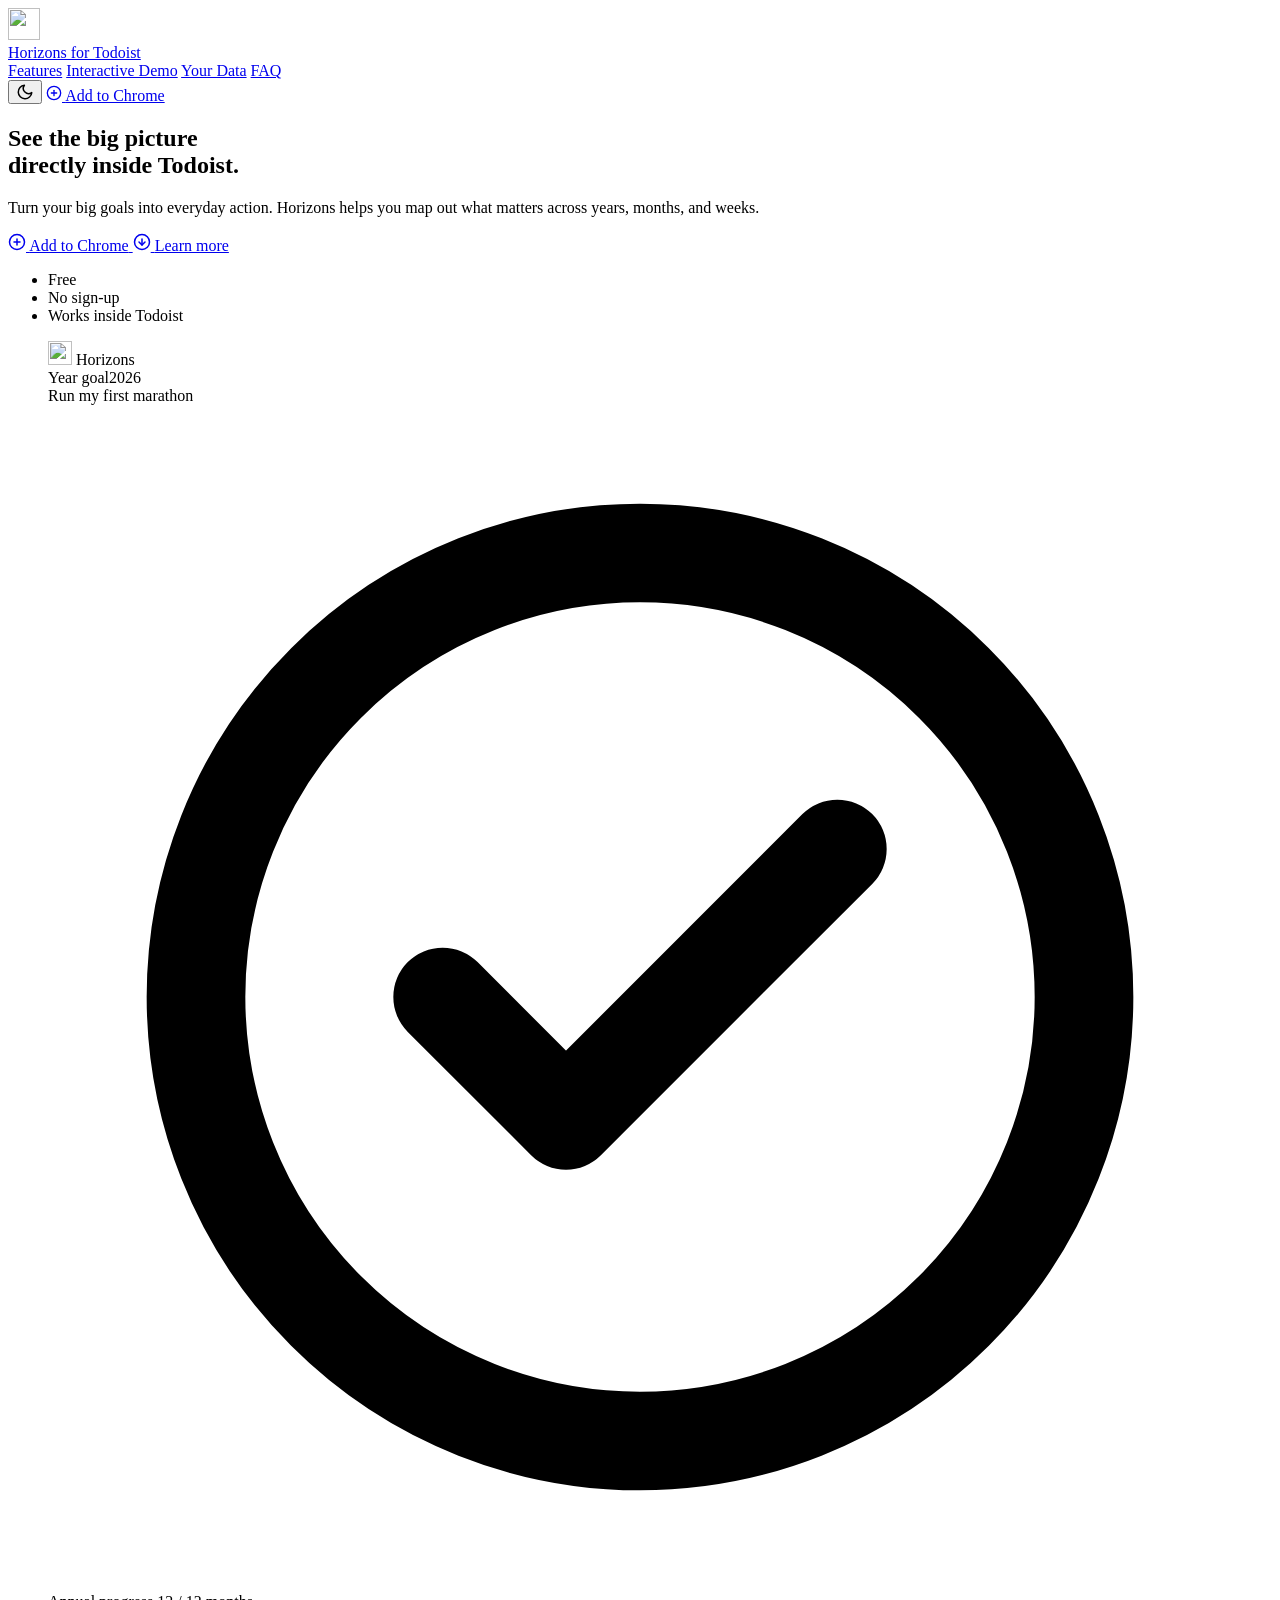
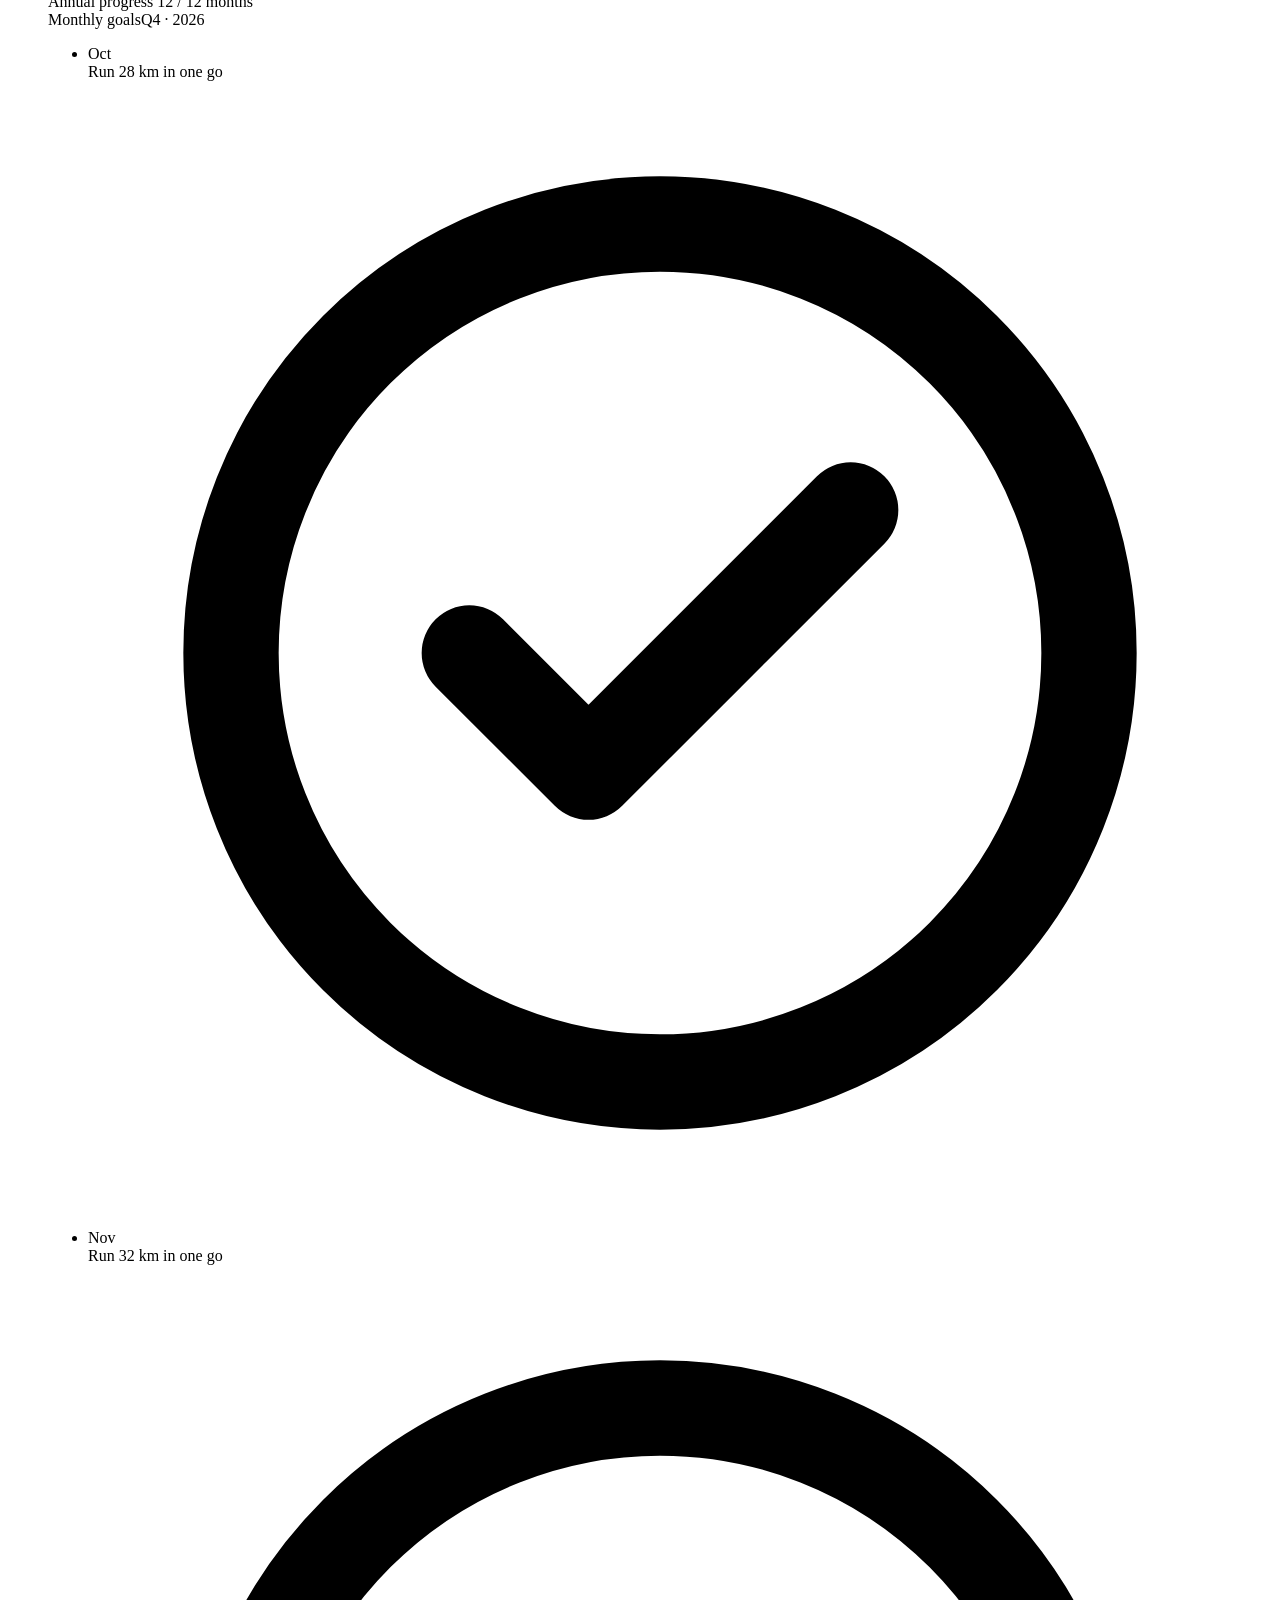
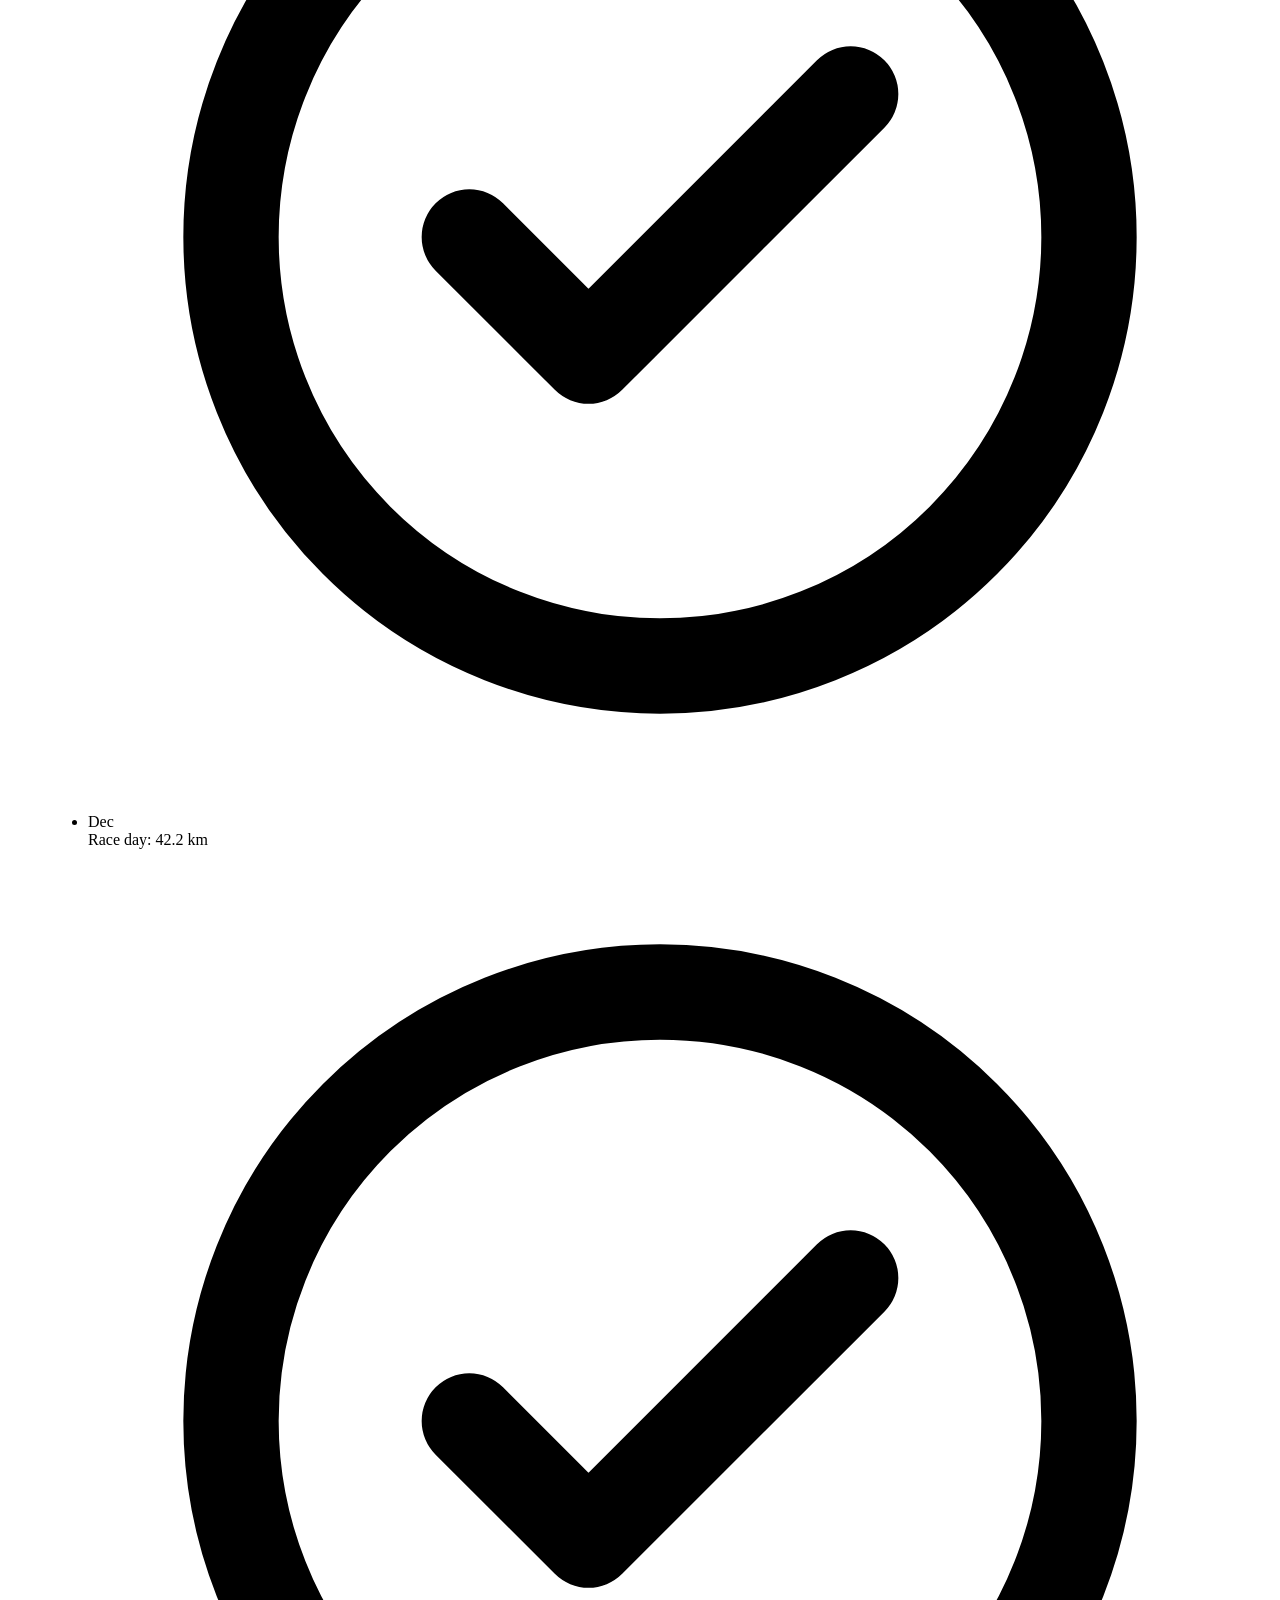
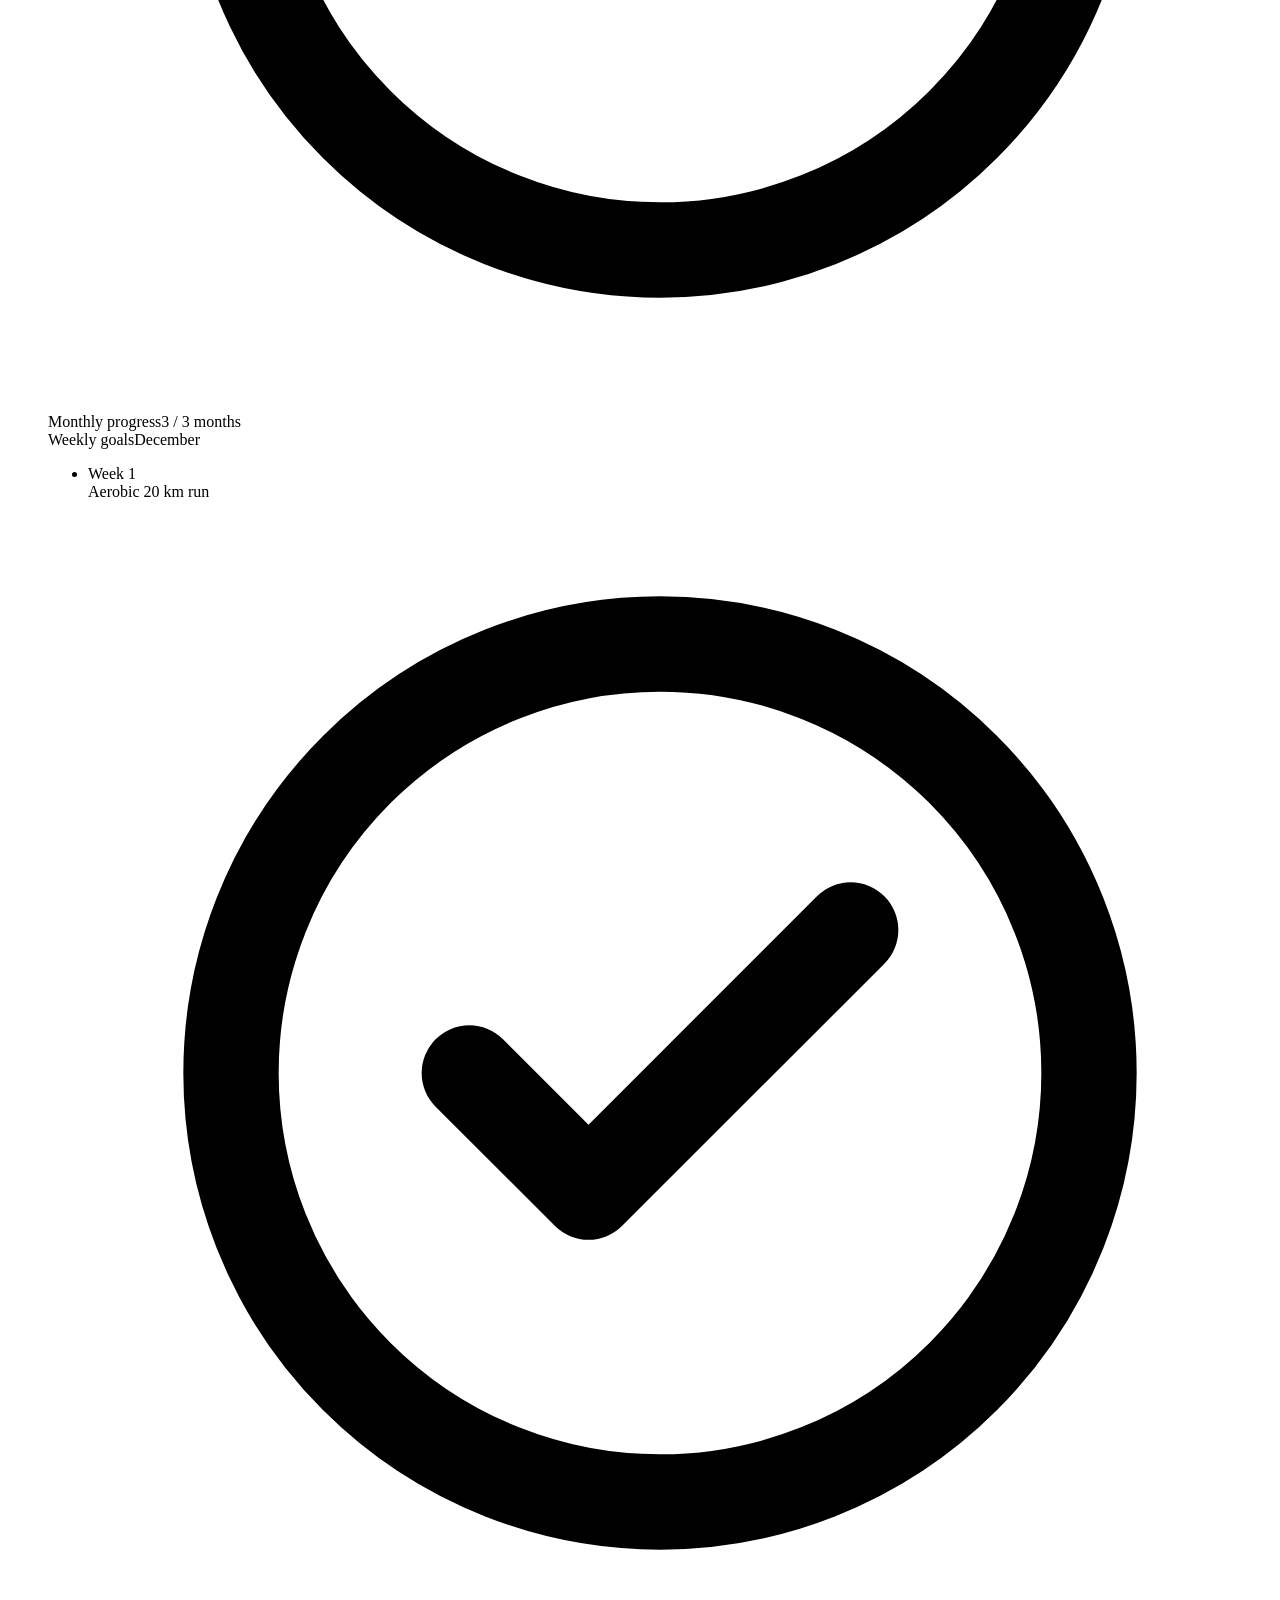
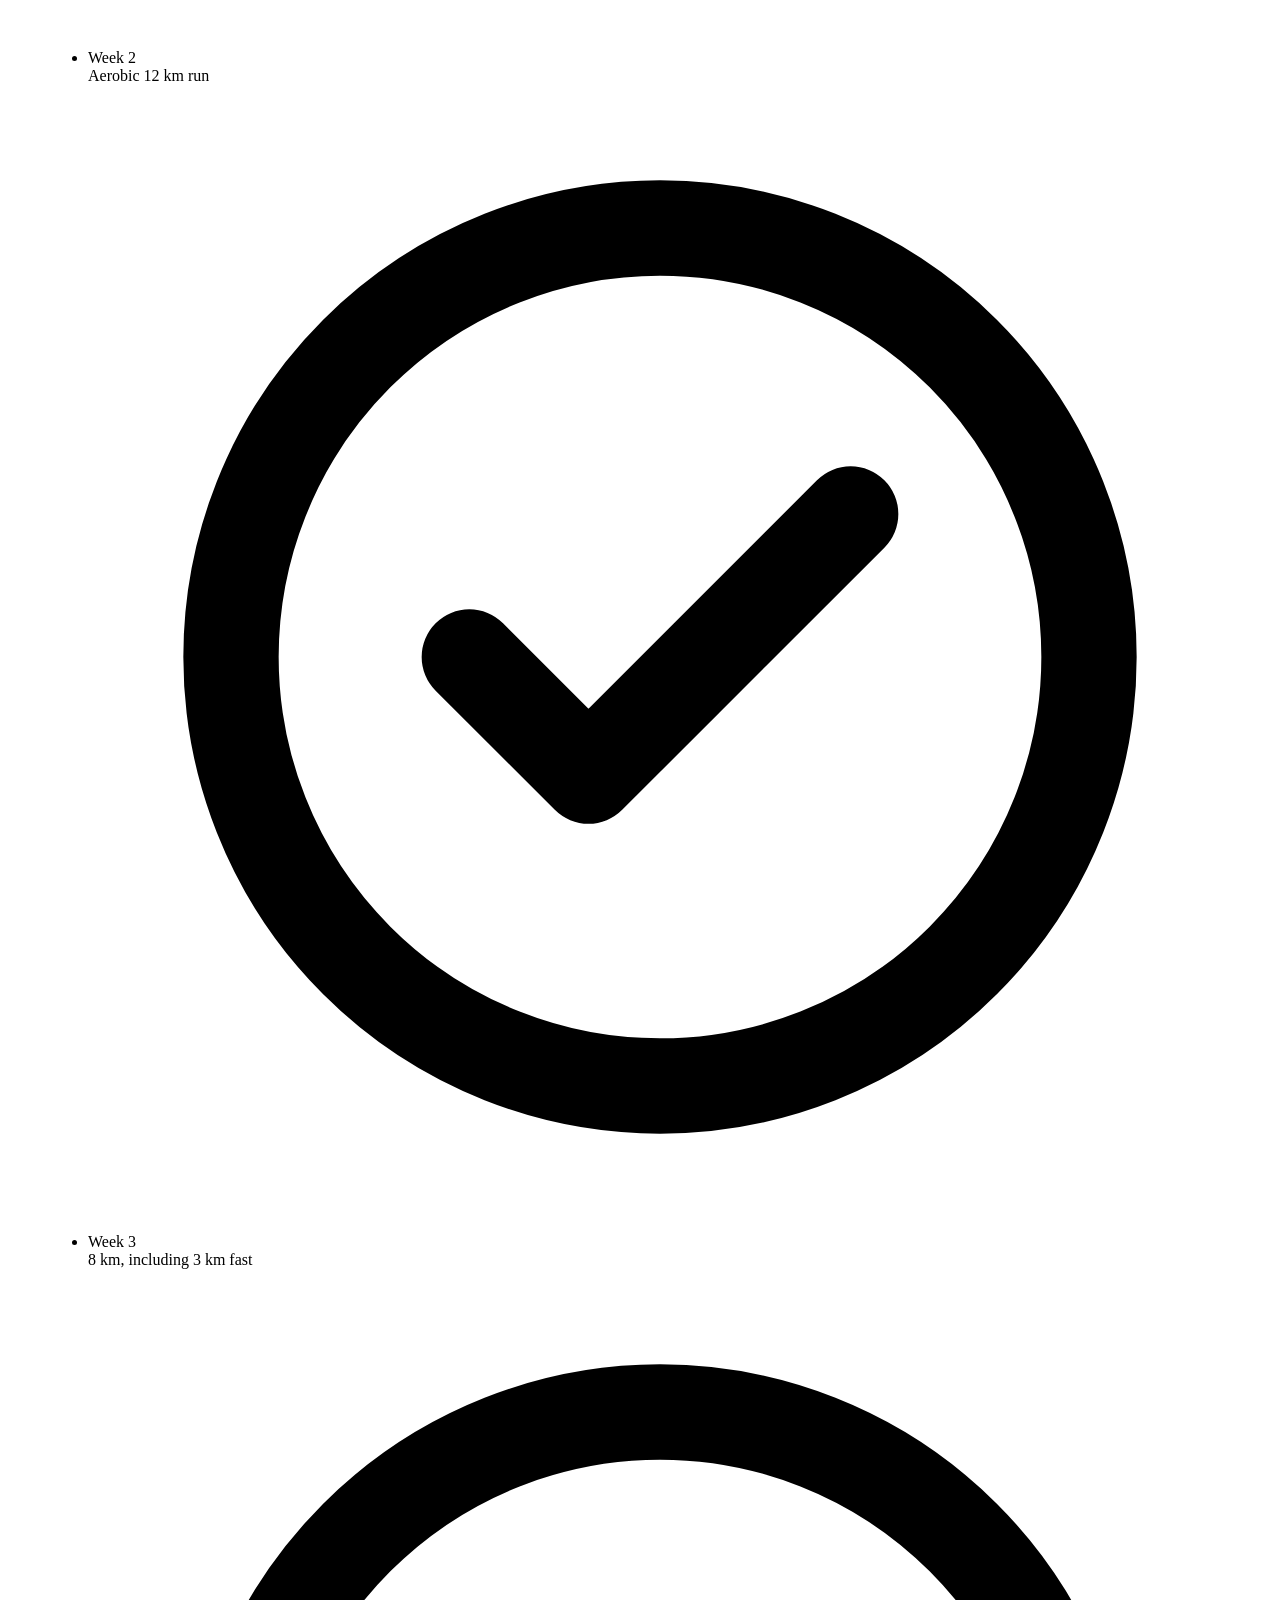
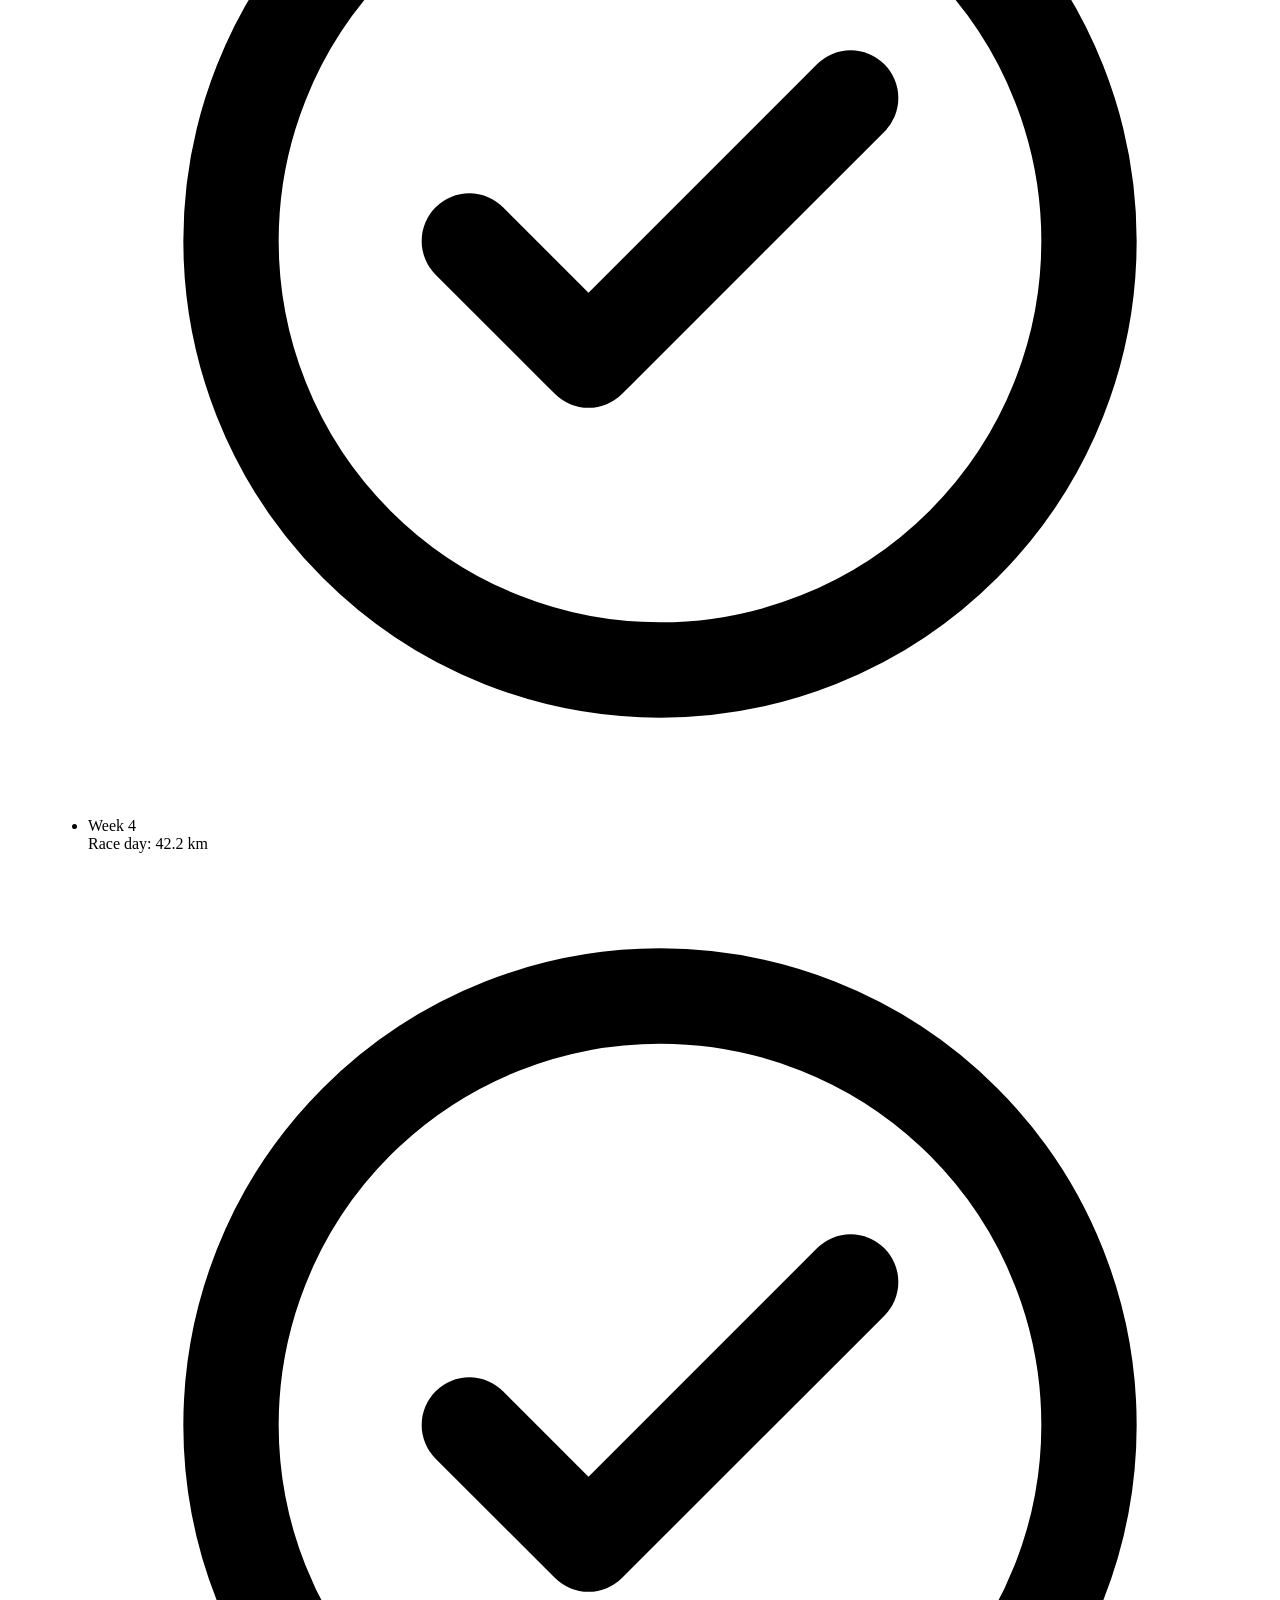
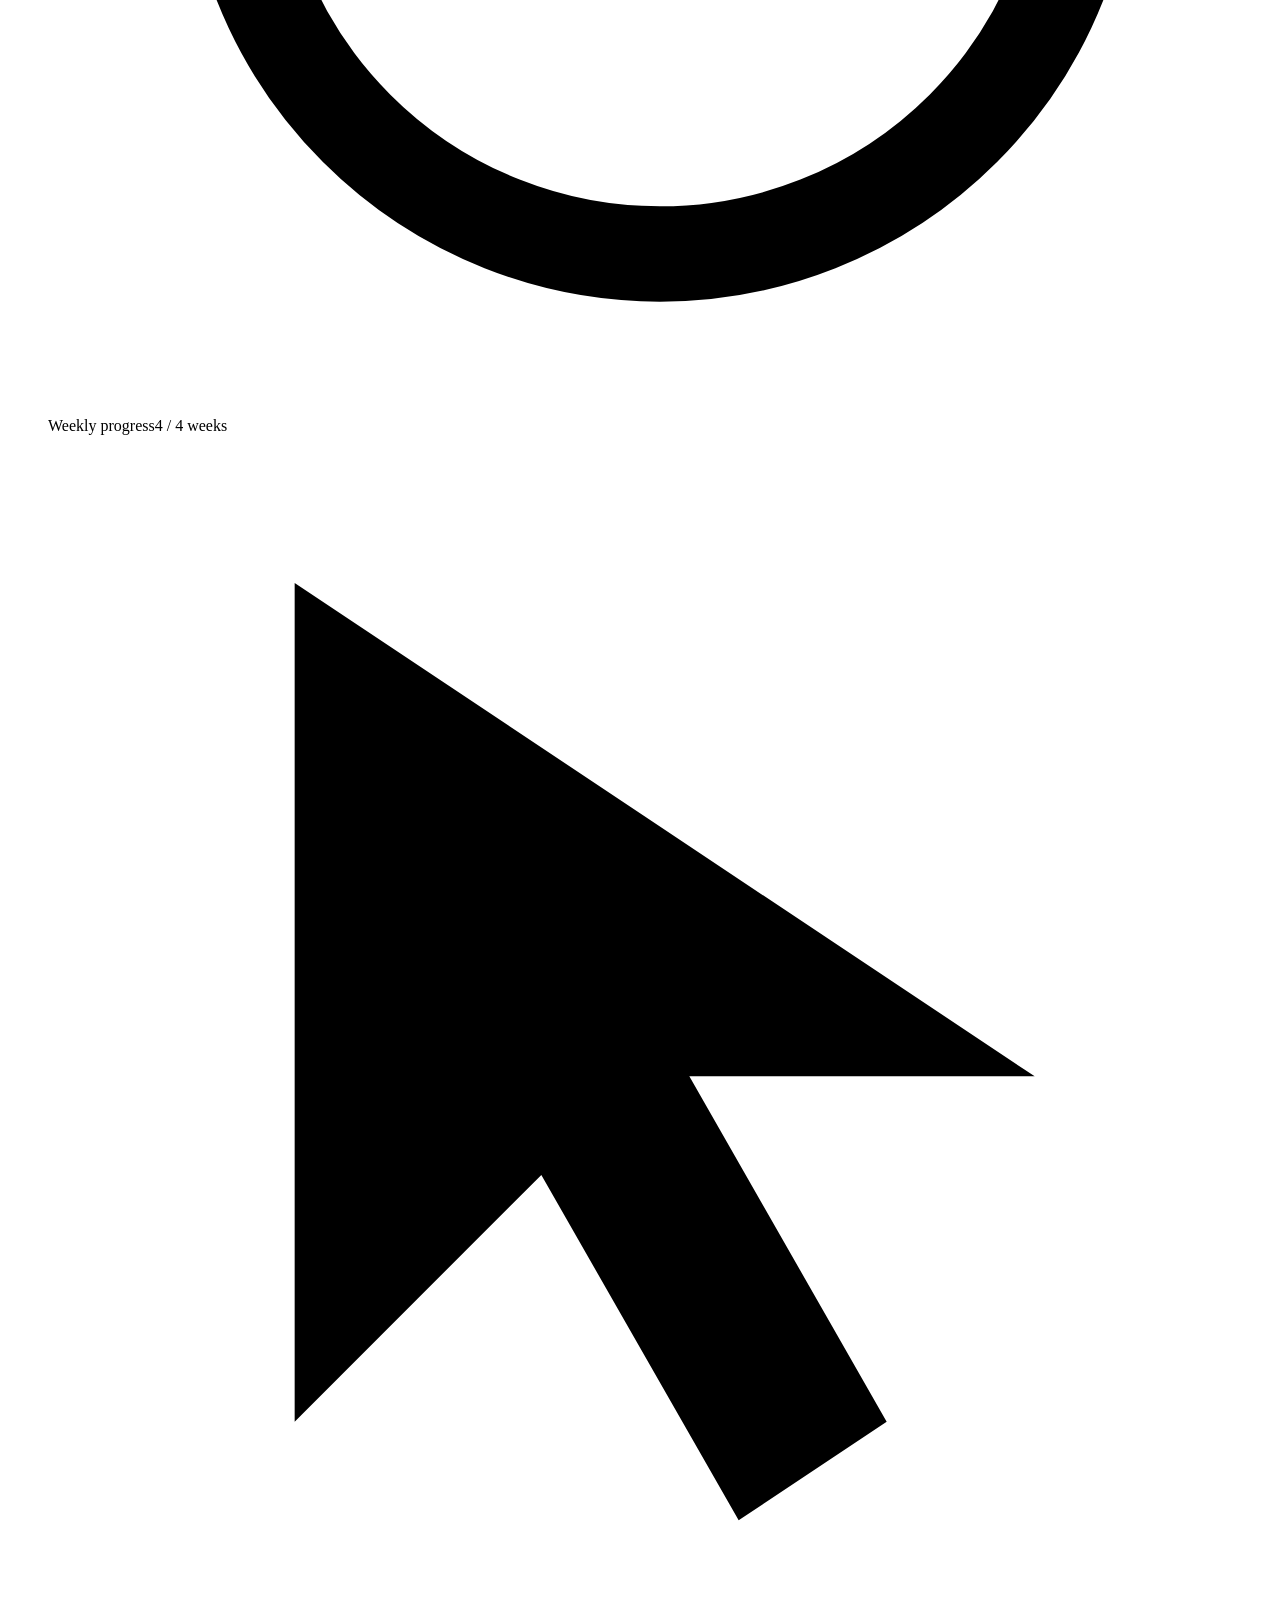
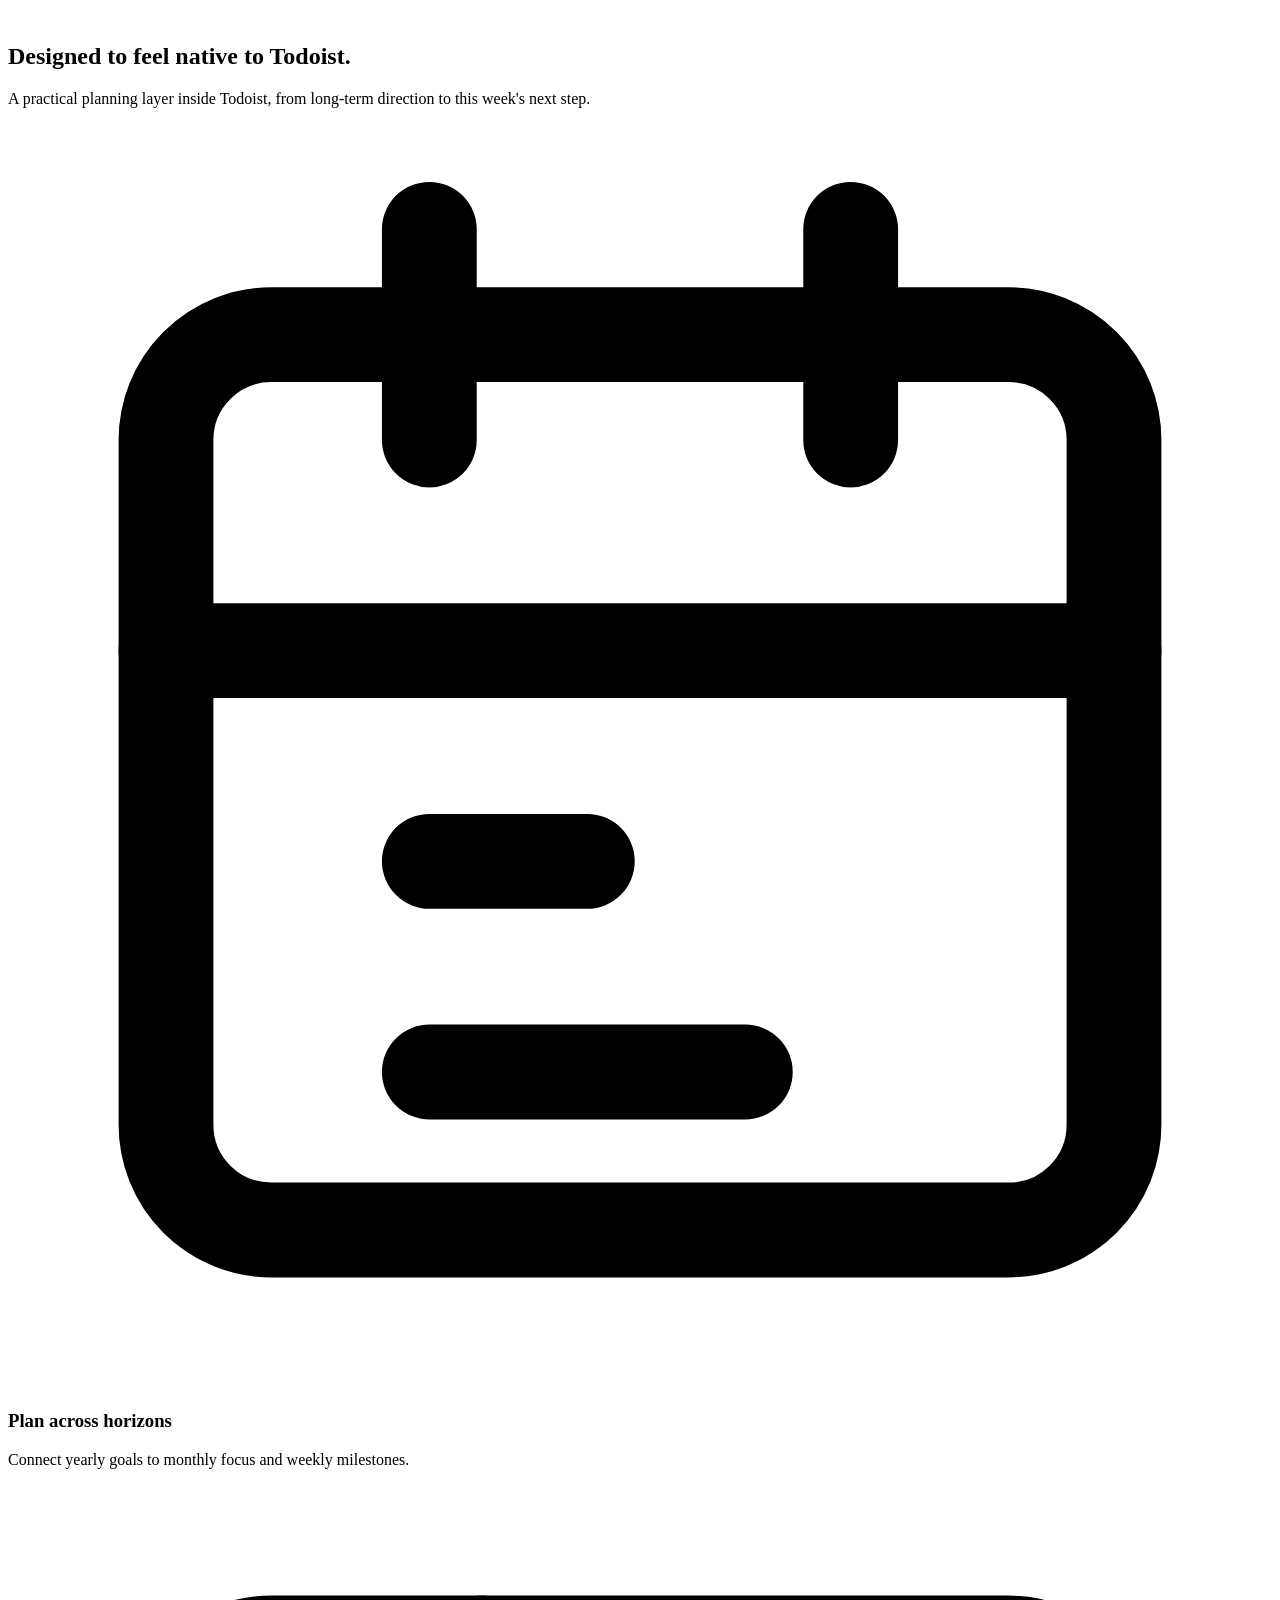
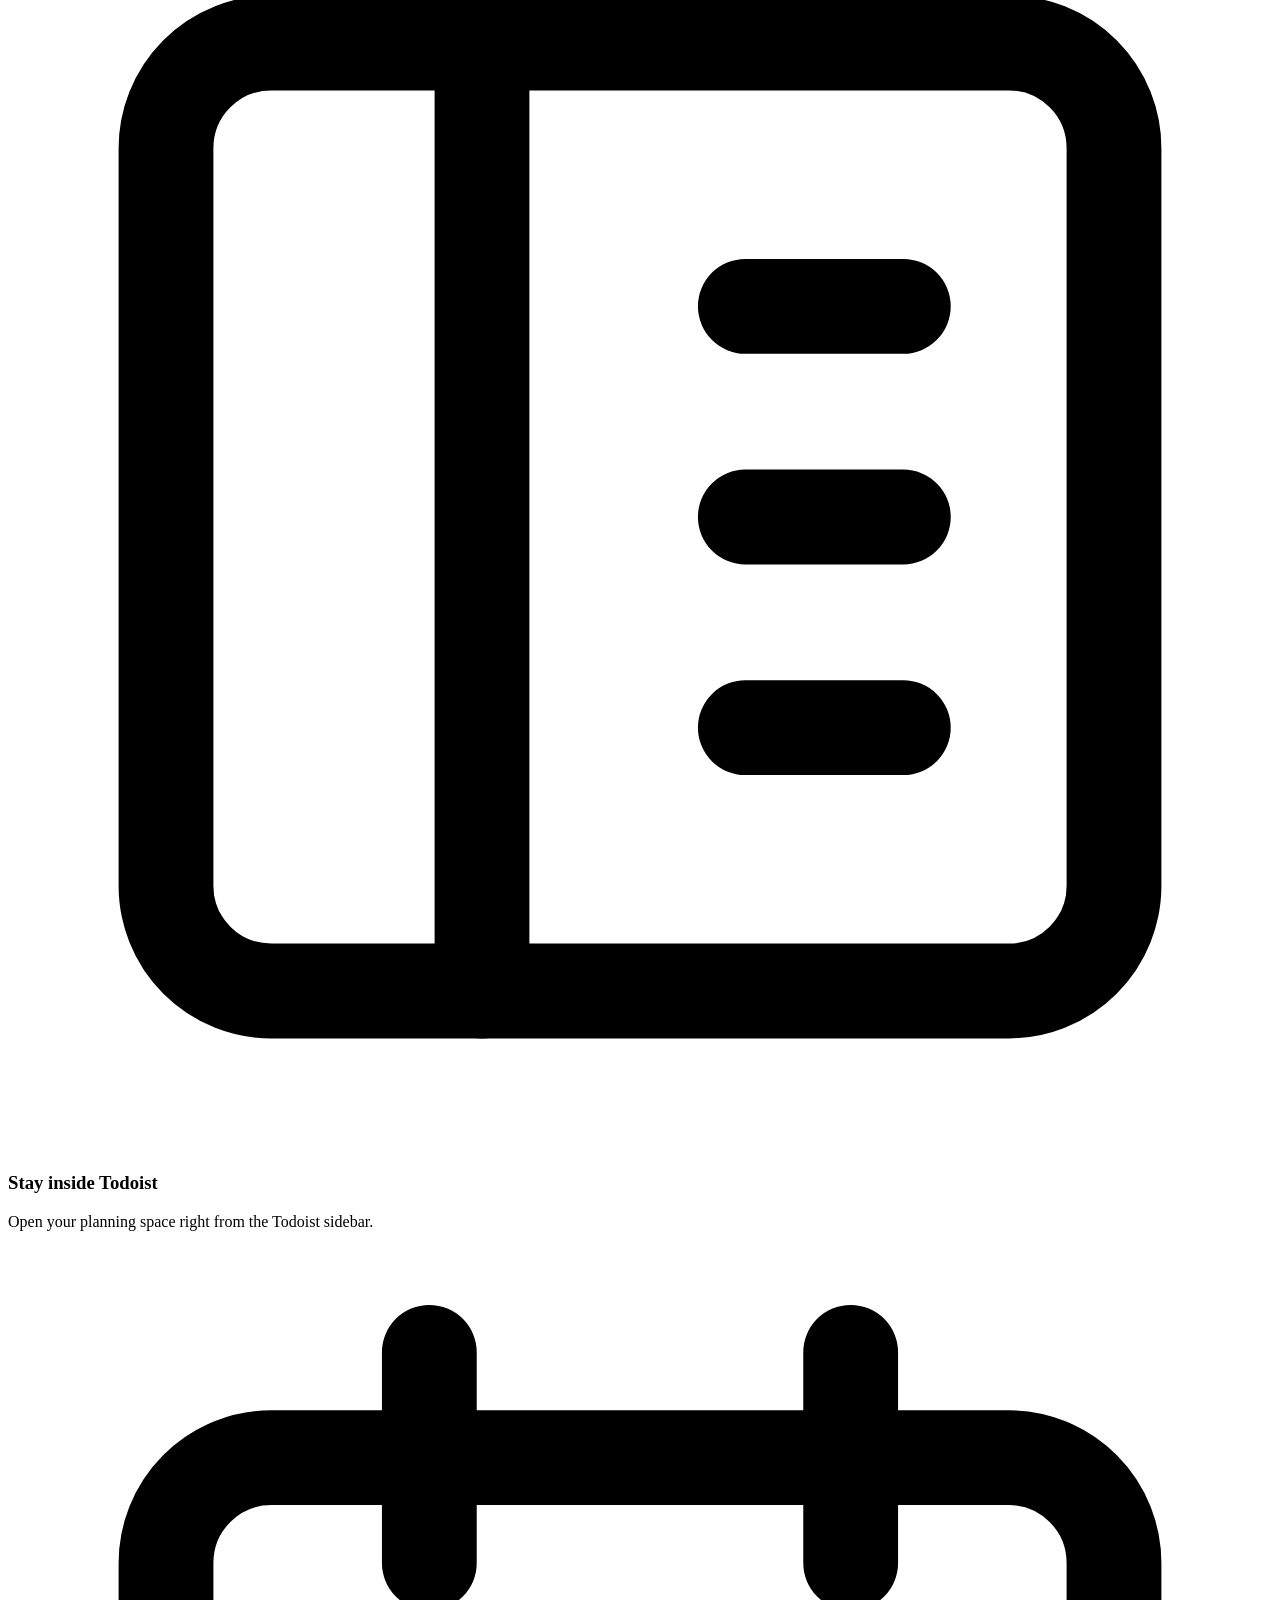
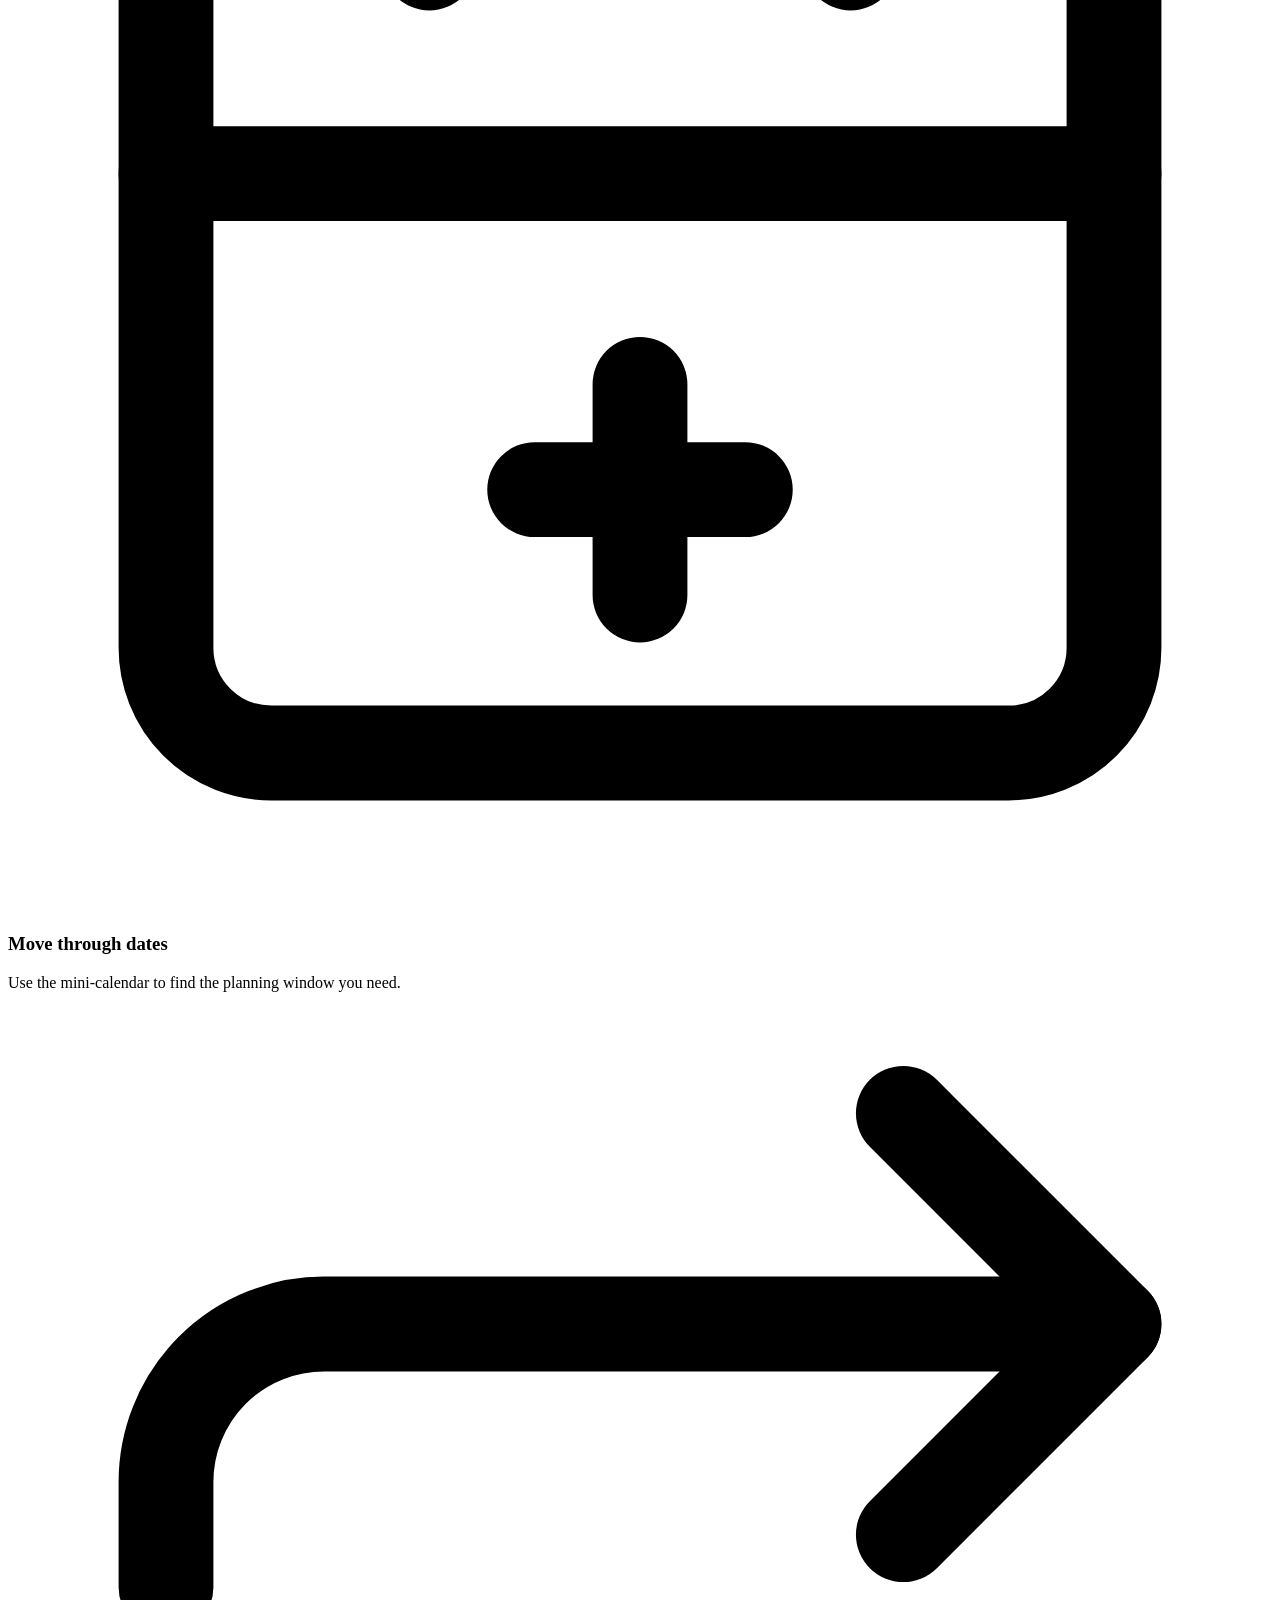
==== index.html @ 3a524f55 "feat: add website PostHog analytics and session replay Co-authored-by: Copilot <223556219+Copilot@us" ====
<!DOCTYPE html>
<html lang="en">
<head>
  <meta charset="UTF-8">
  <meta name="viewport" content="width=device-width, initial-scale=1.0">
  <meta http-equiv="Content-Security-Policy" content="default-src 'self'; script-src 'self' 'unsafe-inline' https://eu-assets.i.posthog.com; style-src 'self' 'unsafe-inline'; img-src 'self' data:; font-src 'self'; connect-src https://api.web3forms.com https://eu.i.posthog.com https://eu-assets.i.posthog.com; worker-src 'self' blob:; form-action https://api.web3forms.com; object-src 'none'; base-uri 'self'">
  <meta name="referrer" content="strict-origin-when-cross-origin">
  <script src="analytics.js?v=20261013-a" defer></script>
  <title>Horizons for Todoist: Plan Long-Term Goals Directly Inside Todoist</title>
  <meta name="description" content="Connect your daily tasks to your biggest life goals. Multi-tiered horizon planning (Year, Month, Week) for Todoist. 100% private and free to use.">
  <link rel="stylesheet" href="style.css?v=20261005-k">
  <link rel="icon" type="image/svg+xml" href="assets/icon/icon.svg">
  <link rel="icon" type="image/png" sizes="32x32" href="assets/icon/32.png">
  <link rel="apple-touch-icon" href="assets/icon/128.png">
</head>
<body>
  <header class="site-header">
    <div class="header-inner">
      <a href="index.html" class="brand">
        <div class="brand-icon"><img src="assets/icon/icon.svg" alt="" width="32" height="32">
        </div>
        <span>Horizons for Todoist</span>
      </a>

      <nav class="site-nav">
        <a href="#upgrades" class="nav-link">Features</a>
        <a href="#preview" class="nav-link">Interactive Demo</a>
        <a href="#privacy-by-design" class="nav-link">Your Data</a>
        <a href="#faq" class="nav-link">FAQ</a>
      </nav>

      <div class="header-actions">
        <button id="themeToggle" class="theme-toggle-btn" aria-label="Toggle theme" title="Toggle theme">
          <svg id="themeIconSun" width="18" height="18" viewBox="0 0 24 24" fill="none" stroke="currentColor" stroke-width="2" stroke-linecap="round" stroke-linejoin="round" style="display: none;">
            <circle cx="12" cy="12" r="5"></circle>
            <line x1="12" y1="1" x2="12" y2="3"></line>
            <line x1="12" y1="21" x2="12" y2="23"></line>
            <line x1="4.22" y1="4.22" x2="5.64" y2="5.64"></line>
            <line x1="18.36" y1="18.36" x2="19.78" y2="19.78"></line>
            <line x1="1" y1="12" x2="3" y2="12"></line>
            <line x1="21" y1="12" x2="23" y2="12"></line>
            <line x1="4.22" y1="19.78" x2="5.64" y2="18.36"></line>
            <line x1="18.36" y1="5.64" x2="19.78" y2="4.22"></line>
          </svg>
          <svg id="themeIconMoon" width="18" height="18" viewBox="0 0 24 24" fill="none" stroke="currentColor" stroke-width="2" stroke-linecap="round" stroke-linejoin="round">
            <path d="M21 12.79A9 9 0 1 1 11.21 3 7 7 0 0 0 21 12.79z"></path>
          </svg>
        </button>

        <a href="https://chromewebstore.google.com/" target="_blank" rel="noopener" class="btn btn-primary">
          <svg aria-hidden="true" width="16" height="16" viewBox="0 0 24 24" fill="none" stroke="currentColor" stroke-width="2" stroke-linecap="round" stroke-linejoin="round">
            <circle cx="12" cy="12" r="10"></circle>
            <path d="M8 12h8"></path>
            <path d="M12 8v8"></path>
          </svg>
          <span>Add to Chrome</span>
        </a>
      </div>
    </div>
  </header>

  <main>
    <!-- Hero Section -->
    <section class="hero page-intro">
      <h1>See the big picture<br>directly inside Todoist.</h1>

      <p class="lead">
        Turn your big goals into everyday action. Horizons helps you map out what matters across years, months, and weeks.
      </p>

      <div class="hero-cta">
        <a href="https://chromewebstore.google.com/" target="_blank" rel="noopener" class="btn btn-primary btn-lg">
          <svg aria-hidden="true" width="18" height="18" viewBox="0 0 24 24" fill="none" stroke="currentColor" stroke-width="2" stroke-linecap="round" stroke-linejoin="round">
            <circle cx="12" cy="12" r="10"></circle>
            <path d="M8 12h8"></path>
            <path d="M12 8v8"></path>
          </svg>
          <span>Add to Chrome</span>
        </a>
        <a href="#walkthrough" class="btn btn-secondary btn-lg js-learn-more">
          <svg aria-hidden="true" width="18" height="18" viewBox="0 0 24 24" fill="none" stroke="currentColor" stroke-width="2" stroke-linecap="round" stroke-linejoin="round">
            <circle cx="12" cy="12" r="10"></circle>
            <path d="M12 8v8"></path>
            <path d="m8 12 4 4 4-4"></path>
          </svg>
          <span>Learn more</span>
        </a>
      </div>

      <ul class="hero-perks" aria-label="Highlights">
        <li>Free</li>
        <li>No sign-up</li>
        <li>Works inside Todoist</li>
      </ul>
    </section>

    <section class="section-container walkthrough-section" id="walkthrough" aria-labelledby="journey-demo-label">
      <figure class="journey-demo scroll-reveal" aria-labelledby="journey-demo-label">
        <figcaption class="journey-demo-toolbar">
          <span class="journey-demo-label" id="journey-demo-label"><span class="brand-icon journey-demo-logo" aria-hidden="true"><img src="assets/icon/icon.svg" alt="" width="24" height="24"></span> Horizons</span>
          <div class="journey-demo-controls">
            <button class="journey-demo-toggle journey-icon-button" type="button" aria-pressed="false" aria-label="Pause sequence" title="Pause sequence" hidden><svg class="icon-pause" aria-hidden="true" viewBox="0 0 24 24" width="16" height="16" fill="none" stroke="currentColor" stroke-width="2" stroke-linecap="round" stroke-linejoin="round"><rect x="14" y="3" width="5" height="18" rx="1"/><rect x="5" y="3" width="5" height="18" rx="1"/></svg><svg class="icon-play" aria-hidden="true" viewBox="0 0 24 24" width="16" height="16" fill="none" stroke="currentColor" stroke-width="2" stroke-linecap="round" stroke-linejoin="round"><path d="M5 5a2 2 0 0 1 3.008-1.728l11.997 6.998a2 2 0 0 1 .003 3.458l-12 7A2 2 0 0 1 5 19z"/></svg></button>
            <button class="journey-demo-restart journey-icon-button" type="button" aria-label="Restart sequence" title="Restart sequence" hidden><svg aria-hidden="true" viewBox="0 0 24 24" width="16" height="16" fill="none" stroke="currentColor" stroke-width="2" stroke-linecap="round" stroke-linejoin="round"><path d="M3 12a9 9 0 1 0 9-9 9.75 9.75 0 0 0-6.74 2.74L3 8"/><path d="M3 3v5h5"/></svg></button>
          </div>
        </figcaption>

        <div class="journey-flow is-full-flow">
          <article class="journey-step journey-year">
            <div class="journey-step-label"><span>Year goal</span><span>2026</span></div>
            <div class="journey-goal-entry journey-year-entry is-saved">
              <span class="journey-goal-copy" data-placeholder="Add a yearly goal">Run my first marathon</span>
                <span class="journey-goal-check journey-year-check is-complete">
              <svg aria-hidden="true" viewBox="0 0 24 24" fill="none" stroke="currentColor" stroke-width="2" stroke-linecap="round" stroke-linejoin="round"><circle cx="12" cy="12" r="9"></circle><path class="journey-check-path" d="m8 12 2.5 2.5L16 9"></path></svg>
                </span>
            </div>
            <div class="journey-year-progress" aria-hidden="true">
              <div class="journey-progress-line">
                <span>Annual progress</span>
                <span class="journey-year-count">12 / 12 months</span>
              </div>
              <div class="journey-progress-track"><span class="journey-year-fill journey-progress-fill"></span></div>
            </div>
          </article>

          <span class="journey-connector journey-connector-year-quarter" aria-hidden="true"></span>

          <article class="journey-step journey-quarter">
            <div class="journey-step-label"><span>Monthly goals</span><span>Q4 · 2026</span></div>
            <ul class="journey-month-list">
              <li class="journey-month-item is-complete" data-month="October">
                <span class="journey-month-name">Oct</span>
                <div class="journey-goal-entry is-saved">
                  <span class="journey-goal-copy" data-placeholder="Add a monthly goal">Run 28 km in one go</span>
                </div>
                <span class="journey-goal-check journey-month-check is-complete">
                  <svg aria-hidden="true" viewBox="0 0 24 24" fill="none" stroke="currentColor" stroke-width="2" stroke-linecap="round" stroke-linejoin="round"><circle cx="12" cy="12" r="9"></circle><path class="journey-check-path" d="m8 12 2.5 2.5L16 9"></path></svg>
                </span>
              </li>
              <li class="journey-month-item is-complete" data-month="November">
                <span class="journey-month-name">Nov</span>
                <div class="journey-goal-entry is-saved">
                  <span class="journey-goal-copy" data-placeholder="Add a monthly goal">Run 32 km in one go</span>
                </div>
                <span class="journey-goal-check journey-month-check is-complete">
                  <svg aria-hidden="true" viewBox="0 0 24 24" fill="none" stroke="currentColor" stroke-width="2" stroke-linecap="round" stroke-linejoin="round"><circle cx="12" cy="12" r="9"></circle><path class="journey-check-path" d="m8 12 2.5 2.5L16 9"></path></svg>
                </span>
              </li>
              <li class="journey-month-item is-complete" data-month="December">
                <span class="journey-month-name">Dec</span>
                <div class="journey-goal-entry is-saved">
                  <span class="journey-goal-copy" data-placeholder="Add a monthly goal">Race day: 42.2 km</span>
                </div>
                <span class="journey-goal-check journey-month-check is-complete">
                  <svg aria-hidden="true" viewBox="0 0 24 24" fill="none" stroke="currentColor" stroke-width="2" stroke-linecap="round" stroke-linejoin="round"><circle cx="12" cy="12" r="9"></circle><path class="journey-check-path" d="m8 12 2.5 2.5L16 9"></path></svg>
                </span>
              </li>
            </ul>
            <div class="journey-quarter-progress" aria-hidden="true">
              <div class="journey-progress-line"><span>Monthly progress</span><span class="journey-quarter-count">3 / 3 months</span></div>
              <div class="journey-progress-track"><span class="journey-quarter-fill journey-progress-fill"></span></div>
            </div>
          </article>

          <span class="journey-connector journey-connector-quarter-weeks" aria-hidden="true"></span>

          <article class="journey-step journey-weeks">
            <div class="journey-step-label"><span>Weekly goals</span><span class="journey-week-month">December</span></div>
            <ul class="journey-week-list">
              <li class="journey-week-item is-complete" data-week="1">
                <span class="journey-week-number">Week 1</span>
                <div class="journey-goal-entry is-saved">
                  <span class="journey-goal-copy" data-placeholder="Add a weekly goal">Aerobic 20 km run</span>
                </div>
                <span class="journey-goal-check journey-week-check is-complete"><svg aria-hidden="true" viewBox="0 0 24 24" fill="none" stroke="currentColor" stroke-width="2" stroke-linecap="round" stroke-linejoin="round"><circle cx="12" cy="12" r="9"></circle><path class="journey-check-path" d="m8 12 2.5 2.5L16 9"></path></svg></span>
              </li>
              <li class="journey-week-item is-complete" data-week="2">
                <span class="journey-week-number">Week 2</span>
                <div class="journey-goal-entry is-saved">
                  <span class="journey-goal-copy" data-placeholder="Add a weekly goal">Aerobic 12 km run</span>
                </div>
                <span class="journey-goal-check journey-week-check is-complete"><svg aria-hidden="true" viewBox="0 0 24 24" fill="none" stroke="currentColor" stroke-width="2" stroke-linecap="round" stroke-linejoin="round"><circle cx="12" cy="12" r="9"></circle><path class="journey-check-path" d="m8 12 2.5 2.5L16 9"></path></svg></span>
              </li>
              <li class="journey-week-item is-complete" data-week="3">
                <span class="journey-week-number">Week 3</span>
                <div class="journey-goal-entry is-saved">
                  <span class="journey-goal-copy" data-placeholder="Add a weekly goal">8 km, including 3 km fast</span>
                </div>
                <span class="journey-goal-check journey-week-check is-complete"><svg aria-hidden="true" viewBox="0 0 24 24" fill="none" stroke="currentColor" stroke-width="2" stroke-linecap="round" stroke-linejoin="round"><circle cx="12" cy="12" r="9"></circle><path class="journey-check-path" d="m8 12 2.5 2.5L16 9"></path></svg></span>
              </li>
              <li class="journey-week-item is-complete" data-week="4">
                <span class="journey-week-number">Week 4</span>
                <div class="journey-goal-entry is-saved">
                  <span class="journey-goal-copy" data-placeholder="Add a weekly goal">Race day: 42.2 km</span>
                </div>
                <span class="journey-goal-check journey-week-check is-complete"><svg aria-hidden="true" viewBox="0 0 24 24" fill="none" stroke="currentColor" stroke-width="2" stroke-linecap="round" stroke-linejoin="round"><circle cx="12" cy="12" r="9"></circle><path class="journey-check-path" d="m8 12 2.5 2.5L16 9"></path></svg></span>
              </li>
            </ul>
            <div class="journey-week-progress" aria-hidden="true">
              <div class="journey-progress-line"><span>Weekly progress</span><span class="journey-week-count">4 / 4 weeks</span></div>
              <div class="journey-progress-track"><span class="journey-week-fill journey-progress-fill"></span></div>
            </div>
          </article>
        </div>
        <svg class="journey-cursor" aria-hidden="true" viewBox="0 0 24 24"><path d="M5 3v17l5-5 4 7 3-2-4-7h7L5 3z"></path></svg>
      </figure>
    </section>

    <section class="section-container upgrade-section" id="upgrades" aria-labelledby="upgrades-title">
      <div class="section-header">
        <h2 id="upgrades-title">Designed to feel native to Todoist.</h2>
        <p>A practical planning layer inside Todoist, from long-term direction to this week's next step.</p>
      </div>

      <div class="upgrade-grid">
        <article class="upgrade-item scroll-reveal">
          <svg aria-hidden="true" viewBox="0 0 24 24" fill="none" stroke="currentColor" stroke-width="1.8" stroke-linecap="round" stroke-linejoin="round">
            <rect x="3" y="4" width="18" height="17" rx="2"></rect>
            <path d="M16 2v4M8 2v4M3 10h18M8 14h3M8 18h6"></path>
          </svg>
          <h3>Plan across horizons</h3>
          <p>Connect yearly goals to monthly focus and weekly milestones.</p>
        </article>

        <article class="upgrade-item scroll-reveal">
          <svg aria-hidden="true" viewBox="0 0 24 24" fill="none" stroke="currentColor" stroke-width="1.8" stroke-linecap="round" stroke-linejoin="round">
            <rect x="3" y="3" width="18" height="18" rx="2"></rect>
            <path d="M9 3v18M14 8h3M14 12h3M14 16h3"></path>
          </svg>
          <h3>Stay inside Todoist</h3>
          <p>Open your planning space right from the Todoist sidebar.</p>
        </article>

        <article class="upgrade-item scroll-reveal">
          <svg aria-hidden="true" viewBox="0 0 24 24" fill="none" stroke="currentColor" stroke-width="1.8" stroke-linecap="round" stroke-linejoin="round">
            <rect x="3" y="4" width="18" height="17" rx="2"></rect>
            <path d="M16 2v4M8 2v4M3 10h18M12 14v4m-2-2h4"></path>
          </svg>
          <h3>Move through dates</h3>
          <p>Use the mini-calendar to find the planning window you need.</p>
        </article>

        <article class="upgrade-item scroll-reveal">
          <svg aria-hidden="true" viewBox="0 0 24 24" fill="none" stroke="currentColor" stroke-width="1.8" stroke-linecap="round" stroke-linejoin="round">
            <path d="m17 2 4 4-4 4"></path>
            <path d="M3 11V9a3 3 0 0 1 3-3h15M7 22l-4-4 4-4"></path>
            <path d="M21 13v2a3 3 0 0 1-3 3H3"></path>
          </svg>
          <h3>Sync across browsers</h3>
          <p>Optional sync keeps your plan available across browsers through Todoist.</p>
        </article>

        <article class="upgrade-item scroll-reveal">
          <svg aria-hidden="true" viewBox="0 0 24 24" fill="none" stroke="currentColor" stroke-width="1.8" stroke-linecap="round" stroke-linejoin="round">
            <path d="M21 15v4a2 2 0 0 1-2 2H5a2 2 0 0 1-2-2v-4"></path>
            <path d="m7 10 5 5 5-5M12 15V3"></path>
          </svg>
          <h3>Back up and export</h3>
          <p>Recover from automatic snapshots or export your plan as JSON.</p>
        </article>

        <article class="upgrade-item scroll-reveal">
          <svg aria-hidden="true" viewBox="0 0 24 24" fill="none" stroke="currentColor" stroke-width="1.8" stroke-linecap="round" stroke-linejoin="round">
            <path d="M20.9 13A9 9 0 0 1 11 3.1 9 9 0 1 0 20.9 13Z"></path>
            <path d="m17 3 1 2 2 .5-2 1.5.2 2.2L16.5 8l-2 1 .6-2.2-1.6-1.5 2.2-.2L17 3Z"></path>
          </svg>
          <h3>Match your Todoist theme</h3>
          <p>Horizons follows the light or dark appearance you already use.</p>
        </article>
      </div>
    </section>

    <!-- Interactive Demo Section -->
    <section class="preview-container" id="preview" aria-labelledby="walkthrough-title">
      <div class="section-header">
        <h2 id="walkthrough-title">Try it yourself.</h2>
        <p>Add a goal, link it to a parent goal, and check it off to see your progress roll up.</p>
      </div>

      <div class="preview-shell">
        <!-- Authentic Horizons Header -->
        <div class="preview-app-topbar scroll-reveal">
          <div class="preview-app-brand">
            <h2 class="preview-app-heading">Horizons</h2>
            <div class="preview-status-indicator" title="Sync Status: All goals synced">
              <span class="preview-status-inner">
                <span class="preview-status-dot"></span>
                <span class="preview-status-text">Synced</span>
              </span>
            </div>
          </div>

          <!-- Year Navigation Bar matching extension -->
          <div class="preview-year-nav">
            <button type="button" class="preview-year-arrow" id="year-previous" onclick="shiftYear(-1)" title="Previous year" aria-label="Previous year">
              <svg width="14" height="14" viewBox="0 0 24 24" fill="none" stroke="currentColor" stroke-width="2.5" stroke-linecap="round" stroke-linejoin="round">
                <polyline points="15 18 9 12 15 6"></polyline>
              </svg>
            </button>
            <div class="preview-year-buttons" id="yearButtons" role="group" aria-label="Select year"></div>
            <button type="button" class="preview-year-arrow" id="year-next" onclick="shiftYear(1)" title="Next year" aria-label="Next year">
              <svg width="14" height="14" viewBox="0 0 24 24" fill="none" stroke="currentColor" stroke-width="2.5" stroke-linecap="round" stroke-linejoin="round">
                <polyline points="9 18 15 12 9 6"></polyline>
              </svg>
            </button>
          </div>
        </div>

        <!-- Workspaces stacked vertically matching actual extension -->
        <div class="preview-workspaces">
          <!-- 1. Year Section -->
          <section class="preview-tier-section scroll-reveal" id="tier-year">
            <div class="preview-section-header">
              <div class="preview-section-left" role="button" tabindex="0" aria-expanded="true" aria-controls="content-year" onclick="toggleTierCollapse('year')" onkeydown="handleTierCollapseKey(event, 'year')">
                <svg class="tier-chevron" id="chevron-year" width="16" height="16" viewBox="0 0 24 24" fill="none" stroke="currentColor" stroke-width="2.5" stroke-linecap="round" stroke-linejoin="round">
                  <polyline points="6 9 12 15 18 9"></polyline>
                </svg>
                <h3 class="preview-section-title">Year</h3>
              </div>
              <div class="preview-section-controls">
                <div class="preview-nav-group">
                  <button type="button" class="preview-nav-arrow" id="year-horizon-previous" onclick="shiftYear(-1)" title="Previous year" aria-label="Previous year">
                    <svg width="13" height="13" viewBox="0 0 24 24" fill="none" stroke="currentColor" stroke-width="2.5"><polyline points="15 18 9 12 15 6"></polyline></svg>
                  </button>
                  <button type="button" class="preview-nav-today" id="year-horizon-today" onclick="selectToday('year')">Today</button>
                  <button type="button" class="preview-nav-arrow" id="year-horizon-next" onclick="shiftYear(1)" title="Next year" aria-label="Next year">
                    <svg width="13" height="13" viewBox="0 0 24 24" fill="none" stroke="currentColor" stroke-width="2.5"><polyline points="9 18 15 12 9 6"></polyline></svg>
                  </button>
                </div>
              </div>
            </div>
            <div class="tier-content" id="content-year">
              <div class="preview-lane-header">
                <span class="preview-lane-label" id="laneTitle-year">2026</span>
                <span class="preview-lane-count" id="count-year">3</span>
              </div>
              <div class="tier-goal-list" id="goalList-year"></div>
              <button type="button" class="mini-add-trigger" id="addBtn-year" onclick="openComposerForTier('year')">
                <span class="plus-circle">+</span>
                <span>Add goal</span>
              </button>
              <div class="mini-inline-composer" id="composer-year">
                <input type="text" class="mini-composer-input" id="input-year" placeholder="Add yearly goal..." onkeydown="handleComposerKey(event, 'year')">
                <div class="mini-composer-actions">
                  <button type="button" class="mini-composer-btn-cancel" onclick="closeComposerForTier('year')">Cancel</button>
                  <button type="button" class="mini-composer-btn-save" onclick="submitGoalForTier('year')">Add goal</button>
                </div>
              </div>
            </div>
          </section>

          <!-- 2. Month Section -->
          <section class="preview-tier-section scroll-reveal" id="tier-month">
            <div class="preview-section-header">
              <div class="preview-section-left" role="button" tabindex="0" aria-expanded="true" aria-controls="content-month" onclick="toggleTierCollapse('month')" onkeydown="handleTierCollapseKey(event, 'month')">
                <svg class="tier-chevron" id="chevron-month" width="16" height="16" viewBox="0 0 24 24" fill="none" stroke="currentColor" stroke-width="2.5" stroke-linecap="round" stroke-linejoin="round">
                  <polyline points="6 9 12 15 18 9"></polyline>
                </svg>
                <h3 class="preview-section-title">Month</h3>
              </div>
              <div class="preview-section-controls">
                <div class="preview-nav-group">
                  <button type="button" class="preview-nav-arrow" id="month-previous" onclick="shiftPeriod('month', -1)" title="Previous month" aria-label="Previous month">
                    <svg width="13" height="13" viewBox="0 0 24 24" fill="none" stroke="currentColor" stroke-width="2.5"><polyline points="15 18 9 12 15 6"></polyline></svg>
                  </button>
                  <button type="button" class="preview-nav-today" onclick="selectToday('month')">Today</button>
                  <button type="button" class="preview-nav-arrow" id="month-next" onclick="shiftPeriod('month', 1)" title="Next month" aria-label="Next month">
                    <svg width="13" height="13" viewBox="0 0 24 24" fill="none" stroke="currentColor" stroke-width="2.5"><polyline points="9 18 15 12 9 6"></polyline></svg>
                  </button>
                </div>
              </div>
            </div>
            <div class="tier-content" id="content-month">
              <div class="preview-lane-header">
                <span class="preview-lane-label" id="laneTitle-month">October</span>
                <span class="preview-lane-count" id="count-month">3</span>
              </div>
              <div class="tier-goal-list" id="goalList-month"></div>
              <button type="button" class="mini-add-trigger" id="addBtn-month" onclick="openComposerForTier('month')">
                <span class="plus-circle">+</span>
                <span>Add goal</span>
              </button>
              <div class="mini-inline-composer" id="composer-month">
                <input type="text" class="mini-composer-input" id="input-month" placeholder="Add monthly focus..." onkeydown="handleComposerKey(event, 'month')">
                <label class="mini-composer-parent">
                  <span>Parent goal</span>
                  <select class="mini-composer-select" id="parent-month"></select>
                </label>
                <div class="mini-composer-actions">
                  <button type="button" class="mini-composer-btn-cancel" onclick="closeComposerForTier('month')">Cancel</button>
                  <button type="button" class="mini-composer-btn-save" onclick="submitGoalForTier('month')">Add goal</button>
                </div>
              </div>
            </div>
          </section>

          <!-- 3. Week Section -->
          <section class="preview-tier-section scroll-reveal" id="tier-week">
            <div class="preview-section-header">
              <div class="preview-section-left" role="button" tabindex="0" aria-expanded="true" aria-controls="content-week" onclick="toggleTierCollapse('week')" onkeydown="handleTierCollapseKey(event, 'week')">
                <svg class="tier-chevron" id="chevron-week" width="16" height="16" viewBox="0 0 24 24" fill="none" stroke="currentColor" stroke-width="2.5" stroke-linecap="round" stroke-linejoin="round">
                  <polyline points="6 9 12 15 18 9"></polyline>
                </svg>
                <h3 class="preview-section-title">Week</h3>
              </div>
              <div class="preview-section-controls">
                <div class="preview-nav-group">
                  <button type="button" class="preview-nav-arrow" id="week-previous" onclick="shiftPeriod('week', -1)" title="Previous week" aria-label="Previous week">
                    <svg width="13" height="13" viewBox="0 0 24 24" fill="none" stroke="currentColor" stroke-width="2.5"><polyline points="15 18 9 12 15 6"></polyline></svg>
                  </button>
                  <button type="button" class="preview-nav-today" onclick="selectToday('week')">Today</button>
                  <button type="button" class="preview-nav-arrow" id="week-next" onclick="shiftPeriod('week', 1)" title="Next week" aria-label="Next week">
                    <svg width="13" height="13" viewBox="0 0 24 24" fill="none" stroke="currentColor" stroke-width="2.5"><polyline points="9 18 15 12 9 6"></polyline></svg>
                  </button>
                </div>
              </div>
            </div>
            <div class="tier-content" id="content-week">
              <div class="preview-lane-header">
                <div class="preview-week-header-info">
                  <span class="preview-lane-label" id="laneTitle-week">Week 40</span>
                  <span class="preview-week-dates" id="laneDates-week"></span>
                </div>
                <span class="preview-lane-count" id="count-week">3</span>
              </div>
              <div class="tier-goal-list" id="goalList-week"></div>
              <button type="button" class="mini-add-trigger" id="addBtn-week" onclick="openComposerForTier('week')">
                <span class="plus-circle">+</span>
                <span>Add goal</span>
              </button>
              <div class="mini-inline-composer" id="composer-week">
                <input type="text" class="mini-composer-input" id="input-week" placeholder="Add weekly milestone..." onkeydown="handleComposerKey(event, 'week')">
                <label class="mini-composer-parent">
                  <span>Parent goal</span>
                  <select class="mini-composer-select" id="parent-week"></select>
                </label>
                <div class="mini-composer-actions">
                  <button type="button" class="mini-composer-btn-cancel" onclick="closeComposerForTier('week')">Cancel</button>
                  <button type="button" class="mini-composer-btn-save" onclick="submitGoalForTier('week')">Add goal</button>
                </div>
              </div>
            </div>
          </section>
        </div>
      </div>
      <p class="preview-disclaimer scroll-reveal">An illustrative preview of the experience; the installed extension may look and behave differently.</p>
    </section>

    <section class="section-container privacy-section" id="privacy-by-design" aria-labelledby="privacy-title">
      <div class="section-header">
        <h2 id="privacy-title">Your data, your say.</h2>
        <p>Your plan stays yours. Here is what happens to your data.</p>
      </div>

      <div class="privacy-grid">
        <article class="privacy-point scroll-reveal">
          <svg class="privacy-icon" aria-hidden="true" viewBox="0 0 24 24" fill="none" stroke="currentColor" stroke-width="1.8" stroke-linecap="round" stroke-linejoin="round">
            <path d="M22 12h-6l-2 3h-4l-2-3H2"></path>
            <path d="M5.45 5.11 2 12v6a2 2 0 0 0 2 2h16a2 2 0 0 0 2-2v-6l-3.45-6.89A2 2 0 0 0 16.76 4H7.24a2 2 0 0 0-1.79 1.11Z"></path>
          </svg>
          <h3>Stored on your device</h3>
          <p>Your goals and preferences live in Chrome's local extension storage.</p>
        </article>
        <article class="privacy-point scroll-reveal">
          <svg class="privacy-icon" aria-hidden="true" viewBox="0 0 24 24" fill="none" stroke="currentColor" stroke-width="1.8" stroke-linecap="round" stroke-linejoin="round">
            <path d="M20 7v5h-5"></path>
            <path d="M4 17v-5h5"></path>
            <path d="M5.64 5.64A9 9 0 0 1 20 12"></path>
            <path d="M18.36 18.36A9 9 0 0 1 4 12"></path>
          </svg>
          <h3>Sync is optional</h3>
          <p>When enabled, sync and backups go directly to Todoist's official API and your own account.</p>
        </article>
        <article class="privacy-point scroll-reveal">
          <svg class="privacy-icon" aria-hidden="true" viewBox="0 0 24 24" fill="none" stroke="currentColor" stroke-width="1.8" stroke-linecap="round" stroke-linejoin="round">
            <path d="m3 16 4 4 4-4"></path>
            <path d="M7 20V4"></path>
            <path d="m21 8-4-4-4 4"></path>
            <path d="M17 4v16"></path>
          </svg>
          <h3>Keep control of your data</h3>
          <p>Import or export your plan whenever you choose, and keep a copy in your own hands.</p>
        </article>
      </div>

      <a class="privacy-link" href="privacy.html">Read the full privacy policy <span aria-hidden="true">→</span></a>
    </section>

    <section class="section-container faq-section" id="faq" aria-labelledby="faq-title">
      <div class="section-header">
        <h2 id="faq-title">Your questions answered.</h2>
      </div>

      <div class="faq-list">
        <details class="faq-item scroll-reveal">
          <summary>Where are my goals stored?</summary>
          <div class="faq-answer">
            <p>Goals and preferences are stored locally in your browser.</p>

            <p>If you enable sync, Horizons also stores your goals in a separate project in your Todoist account.</p>
          </div>
        </details>
        <details class="faq-item scroll-reveal">
          <summary>Do I have to turn on sync?</summary>
          <div class="faq-answer"><p>No. Sync and backups are optional. You can keep your planning data on this device.</p></div>
        </details>
        <details class="faq-item scroll-reveal">
          <summary>Can I back up or export my plan?</summary>
          <div class="faq-answer"><p>Yes. Horizons includes automatic snapshots and a JSON export so you can keep a copy of your plan.</p></div>
        </details>
        <details class="faq-item scroll-reveal">
          <summary>Does Horizons create tasks in Todoist?</summary>
          <div class="faq-answer">
            <p>No. Horizons doesn't create or delete tasks in your regular Todoist projects or change your regular to-dos.</p>

            <p>If sync or backups are enabled, Horizons creates a separate, hidden Todoist project to store its planning data.</p>
          </div>
        </details>
        <details class="faq-item scroll-reveal">
          <summary>What happens to my goals if I uninstall the extension?</summary>
          <div class="faq-answer">
            <p>If you uninstall Horizons without sync or backups enabled, your local data is removed.</p>

            <p>If you have sync and/or backups enabled, your goals remain in a separate Todoist project and can be restored when you reinstall the extension. You can also restore a JSON backup.</p>
          </div>
        </details>
        <details class="faq-item scroll-reveal">
          <summary>Is Horizons free?</summary>
          <div class="faq-answer"><p>Yes. Horizons is free to use, with no separate sign-up or monthly fee.</p></div>
        </details>
      </div>
    </section>


    <section class="section-container contact-section scroll-reveal" id="contact" aria-labelledby="contact-title">
      <div class="section-header">
        <h2 id="contact-title">Get in touch.</h2>
        <p>Questions, ideas, or something not working? Send us a message and we'll get back to you.</p>
      </div>
      <form class="contact-form" id="contact-form" action="https://api.web3forms.com/submit" method="POST">
        <input type="hidden" name="access_key" value="f91a7e7a-2f77-4b8a-9de7-323b3e25a975">
        <input type="hidden" name="subject" value="[Horizons Website] Contact">
        <input type="hidden" name="from_name" value="Horizons Website">
        <div class="contact-botcheck" aria-hidden="true">
          <input type="text" name="botcheck" tabindex="-1" autocomplete="off">
        </div>
        <div class="contact-row">
          <label class="contact-field">
            <span>Name <small class="contact-optional">(optional)</small></span>
            <input type="text" name="name" autocomplete="name" maxlength="100">
          </label>
          <label class="contact-field">
            <span>Email <span class="contact-required" aria-hidden="true">*</span></span>
            <input type="email" name="email" autocomplete="email" maxlength="100" required>
          </label>
        </div>
        <label class="contact-field">
          <span>Topic</span>
          <select name="topic">
            <option>Question</option>
            <option>Bug report</option>
            <option>Feature idea</option>
            <option>Other</option>
          </select>
        </label>
        <label class="contact-field">
          <span>Message <span class="contact-required" aria-hidden="true">*</span></span>
          <textarea name="message" rows="5" minlength="10" maxlength="3000" required></textarea>
        </label>
        <div class="contact-actions">
          <button type="submit" class="btn btn-primary">Send message</button>
          <p class="contact-status" role="status" aria-live="polite"></p>
        </div>
      </form>
    </section>
    <section class="cta-zoom" id="cta-zoom" aria-labelledby="cta-zoom-title">
      <div class="cta-zoom-sticky">
        <div class="cta-zoom-top" aria-hidden="true">
          <div class="cta-zoom-steps">
            <span class="cta-zoom-step">Week</span>
            <span class="cta-zoom-step-line"><i></i></span>
            <span class="cta-zoom-step">Month</span>
            <span class="cta-zoom-step-line"><i></i></span>
            <span class="cta-zoom-step">Year</span>
          </div>
          <p class="cta-zoom-caption">It starts with one week.</p>
        </div>
        <div class="cta-zoom-stage" aria-hidden="true">
          <div class="cta-zoom-map">
            <article class="cta-zoom-year">
              <div class="cta-zoom-card-head"><span class="cta-zoom-kicker">2026 &middot; Year goal</span><span class="cta-zoom-check" aria-hidden="true"><svg viewBox="0 0 24 24"><path d="m7 12.5 3.2 3.2L17 9"></path></svg></span></div>
              <strong class="cta-zoom-title">Run my first marathon</strong>
              <div class="cta-zoom-pips"><i></i><i></i><i></i><i></i><i></i><i></i><i></i><i></i><i></i><i></i><i></i><i></i></div>
              <span class="cta-zoom-count"><b data-zoom-year-count>10</b> / 12 months done</span>
            </article>
            <div class="cta-zoom-months">
              <article class="cta-zoom-month cta-zoom-more is-done" aria-label="January to October: 10 months done">
                <span class="cta-zoom-kicker">Jan – Oct</span>
                <strong class="cta-zoom-more-count">+10</strong>
                <span class="cta-zoom-more-label">months done</span>
                <span class="cta-zoom-check" aria-hidden="true"><svg viewBox="0 0 24 24"><path d="m7 12.5 3.2 3.2L17 9"></path></svg></span>
              </article>
              <article class="cta-zoom-month" data-zoom-month="nov">
                <div class="cta-zoom-card-head"><span class="cta-zoom-kicker">November</span><span class="cta-zoom-check" aria-hidden="true"><svg viewBox="0 0 24 24"><path d="m7 12.5 3.2 3.2L17 9"></path></svg></span></div>
                <strong class="cta-zoom-title">Peak training block</strong>
                <ul class="cta-zoom-weeks">
                  <li class="cta-zoom-week" data-zoom-focus><span class="cta-zoom-week-label">Week 1</span><span class="cta-zoom-week-text">Longest run: 32 km</span><span class="cta-zoom-check" aria-hidden="true"><svg viewBox="0 0 24 24"><path d="m7 12.5 3.2 3.2L17 9"></path></svg></span></li>
                  <li class="cta-zoom-week"><span class="cta-zoom-week-label">Week 2</span><span class="cta-zoom-week-text">Marathon-pace run</span><span class="cta-zoom-check" aria-hidden="true"><svg viewBox="0 0 24 24"><path d="m7 12.5 3.2 3.2L17 9"></path></svg></span></li>
                  <li class="cta-zoom-week"><span class="cta-zoom-week-label">Week 3</span><span class="cta-zoom-week-text">Hill repeats</span><span class="cta-zoom-check" aria-hidden="true"><svg viewBox="0 0 24 24"><path d="m7 12.5 3.2 3.2L17 9"></path></svg></span></li>
                  <li class="cta-zoom-week"><span class="cta-zoom-week-label">Week 4</span><span class="cta-zoom-week-text">Recovery week</span><span class="cta-zoom-check" aria-hidden="true"><svg viewBox="0 0 24 24"><path d="m7 12.5 3.2 3.2L17 9"></path></svg></span></li>
                </ul>
                <div class="cta-zoom-bar"><i></i></div>
              </article>
              <article class="cta-zoom-month" data-zoom-month="dec">
                <div class="cta-zoom-card-head"><span class="cta-zoom-kicker">December</span><span class="cta-zoom-check" aria-hidden="true"><svg viewBox="0 0 24 24"><path d="m7 12.5 3.2 3.2L17 9"></path></svg></span></div>
                <strong class="cta-zoom-title">Taper and race</strong>
                <ul class="cta-zoom-weeks">
                  <li class="cta-zoom-week"><span class="cta-zoom-week-label">Week 1</span><span class="cta-zoom-week-text">Start the taper</span><span class="cta-zoom-check" aria-hidden="true"><svg viewBox="0 0 24 24"><path d="m7 12.5 3.2 3.2L17 9"></path></svg></span></li>
                  <li class="cta-zoom-week"><span class="cta-zoom-week-label">Week 2</span><span class="cta-zoom-week-text">Final long run</span><span class="cta-zoom-check" aria-hidden="true"><svg viewBox="0 0 24 24"><path d="m7 12.5 3.2 3.2L17 9"></path></svg></span></li>
                  <li class="cta-zoom-week"><span class="cta-zoom-week-label">Week 3</span><span class="cta-zoom-week-text">Rest and carb-load</span><span class="cta-zoom-check" aria-hidden="true"><svg viewBox="0 0 24 24"><path d="m7 12.5 3.2 3.2L17 9"></path></svg></span></li>
                  <li class="cta-zoom-week"><span class="cta-zoom-week-label">Week 4</span><span class="cta-zoom-week-text">Race day: 42.2 km</span><span class="cta-zoom-check" aria-hidden="true"><svg viewBox="0 0 24 24"><path d="m7 12.5 3.2 3.2L17 9"></path></svg></span></li>
                </ul>
                <div class="cta-zoom-bar"><i></i></div>
              </article>
            </div>
          </div>
          <span class="cta-zoom-hint">Scroll to zoom out <svg width="14" height="14" viewBox="0 0 24 24" fill="none" stroke="currentColor" stroke-width="2" stroke-linecap="round" stroke-linejoin="round"><path d="M12 5v14"></path><path d="m19 12-7 7-7-7"></path></svg></span>
        </div>
        <div class="cta-zoom-finale">
          <h2 id="cta-zoom-title">Make room for the bigger picture.</h2>
          <p>Every week you check off moves the whole year forward.</p>
          <a href="https://chromewebstore.google.com/" target="_blank" rel="noopener" class="btn btn-primary btn-lg">
            <svg aria-hidden="true" width="18" height="18" viewBox="0 0 24 24" fill="none" stroke="currentColor" stroke-width="2" stroke-linecap="round" stroke-linejoin="round"><circle cx="12" cy="12" r="10"></circle><path d="M8 12h8M12 8v8"></path></svg>
            <span>Add to Chrome</span>
          </a>
          <ul class="hero-perks cta-zoom-perks" aria-label="Highlights">
            <li>Free</li>
            <li>No sign-up</li>
            <li>Works inside Todoist</li>
          </ul>
        </div>
      </div>
    </section>
  </main>

  <footer class="site-footer">
    <div class="footer-inner">
      <div class="footer-top scroll-reveal">
        <a href="index.html" class="brand">
          <div class="brand-icon"><img src="assets/icon/icon.svg" alt="" width="32" height="32">
          </div>
          <span>Horizons for Todoist</span>
        </a>

        <div class="footer-links">
          <a href="privacy.html" class="footer-link">Privacy Policy</a>
          <a href="terms.html" class="footer-link">Terms of Use</a>
        </div>
      </div>

      <div class="footer-bottom scroll-reveal">
        <p>&copy; 2026 Horizons for Todoist. All rights reserved.</p>
        <p class="disclaimer-text">
          Horizons for Todoist is an independent project and is not affiliated with, endorsed by, or sponsored by Todoist Inc. or Todoist. Todoist is a trademark of Todoist Inc.
        </p>
      </div>
    </div>
  </footer>

  <script>
    // Theme toggle handling
    const themeToggleBtn = document.getElementById('themeToggle');
    const sunIcon = document.getElementById('themeIconSun');
    const moonIcon = document.getElementById('themeIconMoon');

    function applyTheme(theme) {
      if (theme === 'dark') {
        document.documentElement.setAttribute('data-theme', 'dark');
        sunIcon.style.display = 'block';
        moonIcon.style.display = 'none';
      } else {
        document.documentElement.setAttribute('data-theme', 'light');
        sunIcon.style.display = 'none';
        moonIcon.style.display = 'block';
      }
    }

    const savedTheme = localStorage.getItem('th_theme');
    if (savedTheme) {
      applyTheme(savedTheme);
    } else if (window.matchMedia && window.matchMedia('(prefers-color-scheme: dark)').matches) {
      applyTheme('dark');
    } else {
      applyTheme('light');
    }

    const systemThemeQuery = window.matchMedia && window.matchMedia('(prefers-color-scheme: dark)');
    if (systemThemeQuery && systemThemeQuery.addEventListener) {
      systemThemeQuery.addEventListener('change', (event) => {
        localStorage.removeItem('th_theme');
        applyTheme(event.matches ? 'dark' : 'light');
      });
    }

    themeToggleBtn.addEventListener('click', () => {
      const current = document.documentElement.getAttribute('data-theme');
      const next = current === 'dark' ? 'light' : 'dark';
      localStorage.setItem('th_theme', next);
      applyTheme(next);
    });

    // Interactive Preview State & Logic (Authentic Todoist Horizons Preview)
    const DEMO_TODAY = new Date(2026, 9, 3);
    const PERIOD_RANGE = 5;
    const DEMO_YEAR = DEMO_TODAY.getFullYear();
    const DEMO_MONTH = new Date(DEMO_YEAR, DEMO_TODAY.getMonth(), 1);
    const DEMO_WEEK = getWeekStart(DEMO_TODAY);
    let selectedYear = DEMO_YEAR;
    let selectedMonth = new Date(DEMO_MONTH);
    let selectedWeek = new Date(DEMO_WEEK);
    let hoveredGoalId = null;
    let customGoalSequence = 0;

    const yearThemes = [
      { run: 'mountain trail race', reading: 'nature books', language: 'French', level: 'A2' },
      { run: 'coastal half-marathon', reading: 'historical novels', language: 'Spanish', level: 'B1' },
      { run: 'charity cycling tour', reading: 'travel memoirs', language: 'Italian', level: 'A2' },
      { run: 'alpine hiking trek', reading: 'science books', language: 'German', level: 'B1' },
      { run: 'city marathon', reading: 'classic mysteries', language: 'Dutch', level: 'B2' },
      { run: 'riverfront marathon', reading: 'contemporary novels', language: 'Spanish', level: 'B1' },
      { run: 'island cycling tour', reading: 'design books', language: 'French', level: 'B1' },
      { run: 'forest trail challenge', reading: 'biographies', language: 'Japanese', level: 'N4' },
      { run: 'triathlon relay', reading: 'poetry collections', language: 'Italian', level: 'B1' },
      { run: 'desert endurance race', reading: 'short story collections', language: 'Portuguese', level: 'A2' },
      { run: 'cross-country cycling tour', reading: 'modern history books', language: 'German', level: 'B2' },
    ];
    const monthRunTargets = [50, 60, 70, 80, 90, 100, 110, 120, 130, 140, 150];
    const monthPageTargets = [120, 160, 200, 240, 280, 320, 360, 400, 440, 480, 520];
    const monthPracticeMinutes = [40, 50, 60, 70, 80, 90, 100, 110, 120, 130, 140];
    const weekRunTargets = [5, 6, 8, 10, 12, 15, 18, 20, 22, 25, 30];
    const weekPageTargets = [20, 30, 40, 50, 60, 70, 80, 90, 100, 110, 120];
    const weekPracticeMinutes = [10, 15, 20, 25, 30, 35, 40, 45, 50, 55, 60];

    function addDays(date, amount) {
      const result = new Date(date);
      result.setDate(result.getDate() + amount);
      return result;
    }

    function getWeekStart(date) {
      const result = new Date(date.getFullYear(), date.getMonth(), date.getDate());
      result.setDate(result.getDate() - ((result.getDay() + 6) % 7));
      return result;
    }

    function getMonthKey(date) {
      return `${date.getFullYear()}-${String(date.getMonth() + 1).padStart(2, '0')}`;
    }

    function getWeekKey(date) {
      const utcDate = new Date(Date.UTC(date.getFullYear(), date.getMonth(), date.getDate()));
      const weekday = utcDate.getUTCDay() || 7;
      utcDate.setUTCDate(utcDate.getUTCDate() + 4 - weekday);
      const year = utcDate.getUTCFullYear();
      const yearStart = new Date(Date.UTC(year, 0, 1));
      const week = Math.ceil((((utcDate - yearStart) / 86400000) + 1) / 7);
      return `${year}-W${String(week).padStart(2, '0')}`;
    }

    function getWeekMonthKey(weekStart) {
      return getMonthKey(addDays(weekStart, 3));
    }

    function buildDemoGoals() {
      const goals = { year: [], month: [], week: [] };

      for (let offset = -PERIOD_RANGE; offset <= PERIOD_RANGE; offset += 1) {
        const year = DEMO_YEAR + offset;
        const periodIndex = offset + PERIOD_RANGE;
        const theme = yearThemes[periodIndex];
        const yearSamples = [
          { slug: 'run', text: `Complete the ${theme.run}` },
          { slug: 'read', text: `Read 12 ${theme.reading}` },
          { slug: 'spanish', text: `Reach ${theme.level} in ${theme.language}` },
        ];
        yearSamples.forEach((sample, sampleIndex) => {
          const completedCount = (periodIndex + sampleIndex) % 3;
          goals.year.push({
            id: `year-${year}-${sample.slug}`,
            periodKey: String(year),
            text: sample.text,
            completed: completedCount === 2,
            stats: { completed: completedCount, total: 2, pct: completedCount * 50 },
          });
        });
      }

      for (let offset = -PERIOD_RANGE; offset <= PERIOD_RANGE; offset += 1) {
        const month = new Date(DEMO_YEAR, DEMO_TODAY.getMonth() + offset, 1);
        const periodKey = getMonthKey(month);
        const year = month.getFullYear();
        const periodIndex = offset + PERIOD_RANGE;
        const yearIndex = year - (DEMO_YEAR - PERIOD_RANGE);
        const theme = yearThemes[yearIndex];
        const monthSamples = [
          { slug: 'run', text: `Run ${monthRunTargets[periodIndex]} km toward the ${theme.run}` },
          { slug: 'read', text: `Read ${monthPageTargets[periodIndex]} pages of ${theme.reading}` },
          { slug: 'spanish', text: `Practice ${theme.language} for ${monthPracticeMinutes[periodIndex]} minutes` },
        ];
        monthSamples.forEach((sample, sampleIndex) => {
          const parent = goals.year.find(item => item.id === `year-${year}-${sample.slug}`);
          goals.month.push({
            id: `month-${periodKey}-${sample.slug}`,
            periodKey,
            text: sample.text,
            completed: (periodIndex + sampleIndex) % 4 === 0,
            parentGoalId: parent.id,
            parentTitle: parent.text,
          });
        });
      }

      for (let offset = -PERIOD_RANGE; offset <= PERIOD_RANGE; offset += 1) {
        const weekStart = addDays(DEMO_WEEK, offset * 7);
        const periodKey = getWeekKey(weekStart);
        const monthKey = getWeekMonthKey(weekStart);
        const periodIndex = offset + PERIOD_RANGE;
        const weekYear = new Date(`${monthKey}-01T00:00:00`).getFullYear();
        const yearIndex = weekYear - (DEMO_YEAR - PERIOD_RANGE);
        const theme = yearThemes[yearIndex];
        const weekSamples = [
          { slug: 'run', text: `Run ${weekRunTargets[periodIndex]} km toward the ${theme.run}` },
          { slug: 'read', text: `Read ${weekPageTargets[periodIndex]} pages of ${theme.reading}` },
          { slug: 'spanish', text: `Practice ${theme.language} for ${weekPracticeMinutes[periodIndex]} minutes` },
        ];
        weekSamples.forEach((sample, sampleIndex) => {
          const parent = goals.month.find(item => item.id === `month-${monthKey}-${sample.slug}`);
          goals.week.push({
            id: `week-${periodKey}-${sample.slug}`,
            periodKey,
            text: sample.text,
            completed: (periodIndex + sampleIndex) % 3 === 0,
            parentGoalId: parent?.id,
            parentTitle: parent.text,
          });
        });
      }

      return goals;
    }

    const horizonData = buildDemoGoals();

    function getSelectedPeriodKey(tier) {
      if (tier === 'year') return String(selectedYear);
      if (tier === 'month') return getMonthKey(selectedMonth);
      return getWeekKey(selectedWeek);
    }

    function renderTier(tier) {
      const listEl = document.getElementById(`goalList-${tier}`);
      const countEl = document.getElementById(`count-${tier}`);
      if (!listEl) return;

      const periodKey = getSelectedPeriodKey(tier);
      const goals = horizonData[tier].filter(goal => goal.periodKey === periodKey);
      if (countEl) countEl.textContent = String(goals.length);

      listEl.innerHTML = '';
      if (goals.length === 0) {
        listEl.innerHTML = '<div style="padding: 12px 4px; color: var(--td-text-tertiary); font-size: 13px;">No goals in this section. Click "+ Add goal" below.</div>';
        updateRelatedHighlights();
        return;
      }

      goals.forEach(goal => {
        const row = document.createElement('div');
        row.className = `mini-goal-row ${goal.completed ? 'is-completed' : ''}`;
        row.dataset.id = goal.id;
        row.addEventListener('mouseenter', () => {
          hoveredGoalId = goal.id;
          updateRelatedHighlights();
        });
        row.addEventListener('mouseleave', () => {
          if (hoveredGoalId === goal.id) {
            hoveredGoalId = null;
            updateRelatedHighlights();
          }
        });

        let subHtml = '';
        if (tier === 'year') {
          const isDone = goal.completed;
          const pct = isDone ? 100 : (goal.stats ? goal.stats.pct : 0);
          const label = isDone
            ? 'Completed'
            : (goal.stats ? `${goal.stats.completed}/${goal.stats.total} completed` : 'In progress');
          const pctText = (!isDone && goal.stats) ? `<span class="mini-progress-pct">${pct}%</span>` : '';

          subHtml = `
            <div class="mini-year-footer" aria-hidden="true">
              <div class="mini-progress-track">
                <div class="mini-progress-fill" style="width: ${pct}%;"></div>
              </div>
              <div class="mini-progress-row">
                <span class="mini-progress-label">${label}</span>
                ${pctText}
              </div>
            </div>
          `;
        } else if (goal.parentTitle) {
          subHtml = `
            <div class="mini-parent-badge" title="Parent Goal">
              <svg class="mini-parent-icon" aria-hidden="true" width="11" height="11" viewBox="0 0 24 24" fill="none" stroke="currentColor" stroke-width="2.5" stroke-linecap="round" stroke-linejoin="round">
                <circle cx="12" cy="12" r="10"></circle>
                <circle cx="12" cy="12" r="6"></circle>
                <circle cx="12" cy="12" r="2"></circle>
              </svg>
              <span class="mini-parent-text">${escapeHtml(goal.parentTitle)}</span>
            </div>
          `;
        }

        row.innerHTML = `
          <div class="mini-goal-left">
            <div class="mini-checkbox ${goal.completed ? 'checked' : ''}" role="checkbox" aria-label="${escapeHtml(goal.text)}" aria-checked="${goal.completed}" tabindex="0">
              <svg class="check-icon" width="10" height="10" viewBox="0 0 24 24" fill="none" stroke="currentColor" stroke-width="3" stroke-linecap="round" stroke-linejoin="round">
                <polyline points="20 6 9 17 4 12"></polyline>
              </svg>
            </div>
            <div class="mini-goal-main">
              <span class="mini-goal-text">${escapeHtml(goal.text)}</span>
              ${subHtml}
            </div>
          </div>
        `;
        row.querySelector('.mini-goal-left').addEventListener('click', () => toggleGoalItem(tier, goal.id));
        row.querySelector('.mini-checkbox').addEventListener('keydown', event => {
          if (event.key !== ' ' && event.key !== 'Enter') return;
          event.preventDefault();
          toggleGoalItem(tier, goal.id);
        });
        listEl.appendChild(row);
      });
      updateRelatedHighlights();
    }

    function renderAllTiers() {
      document.getElementById('laneTitle-year').textContent = String(selectedYear);
      document.getElementById('laneTitle-month').textContent = selectedMonth.toLocaleDateString('en-US', { month: 'long', year: 'numeric' });
      document.getElementById('laneTitle-week').textContent = `Week ${getWeekKey(selectedWeek).split('-W')[1]}`;
      const weekEnd = addDays(selectedWeek, 6);
      const formatDate = date => new Intl.DateTimeFormat('en-US', { month: 'short', day: 'numeric' }).format(date);
      document.getElementById('laneDates-week').textContent = `${formatDate(selectedWeek)} - ${formatDate(weekEnd)}, ${weekEnd.getFullYear()}`;

      const monthOffset = (selectedMonth.getFullYear() - DEMO_MONTH.getFullYear()) * 12 + selectedMonth.getMonth() - DEMO_MONTH.getMonth();
      const weekOffset = Math.round((selectedWeek - DEMO_WEEK) / (7 * 86400000));
      document.getElementById('year-previous').disabled = selectedYear <= DEMO_YEAR - PERIOD_RANGE;
      document.getElementById('year-next').disabled = selectedYear >= DEMO_YEAR + PERIOD_RANGE;
      document.getElementById('year-horizon-previous').disabled = selectedYear <= DEMO_YEAR - PERIOD_RANGE;
      document.getElementById('year-horizon-next').disabled = selectedYear >= DEMO_YEAR + PERIOD_RANGE;
      document.getElementById('month-previous').disabled = monthOffset <= -PERIOD_RANGE;
      document.getElementById('month-next').disabled = monthOffset >= PERIOD_RANGE;
      document.getElementById('week-previous').disabled = weekOffset <= -PERIOD_RANGE;
      document.getElementById('week-next').disabled = weekOffset >= PERIOD_RANGE;
      renderYearSelector();
      renderTier('year');
      renderTier('month');
      renderTier('week');
    }

    function getRelatedGoalIds(goalId) {
      const goals = Object.values(horizonData).flat();
      const goalsById = new Map(goals.map(goal => [goal.id, goal]));
      const related = new Set();
      let current = goalsById.get(goalId);
      if (!current) return related;
      related.add(goalId);

      while (current.parentGoalId && !related.has(current.parentGoalId)) {
        related.add(current.parentGoalId);
        current = goalsById.get(current.parentGoalId);
        if (!current) break;
      }

      const queue = [goalId];
      while (queue.length > 0) {
        const parentId = queue.shift();
        goals.forEach(goal => {
          if (goal.parentGoalId === parentId && !related.has(goal.id)) {
            related.add(goal.id);
            queue.push(goal.id);
          }
        });
      }

      return related;
    }

    function updateRelatedHighlights() {
      const related = hoveredGoalId ? getRelatedGoalIds(hoveredGoalId) : new Set();
      document.querySelectorAll('.mini-goal-row').forEach(row => {
        row.classList.toggle('is-linked-highlight', related.has(row.dataset.id));
      });
    }

    function renderYearSelector() {
      const buttons = document.getElementById('yearButtons');
      if (!buttons) return;
      const firstYear = Math.max(DEMO_YEAR - PERIOD_RANGE, Math.min(selectedYear - 2, DEMO_YEAR + PERIOD_RANGE - 4));
      buttons.innerHTML = '';
      for (let year = firstYear; year < firstYear + 5; year += 1) {
        const button = document.createElement('button');
        button.type = 'button';
        button.className = `preview-year-btn${year === selectedYear ? ' is-selected' : ''}`;
        button.textContent = String(year);
        button.setAttribute('aria-pressed', String(year === selectedYear));
        button.addEventListener('click', () => selectYear(year));
        buttons.appendChild(button);
      }
    }

    function toggleGoalItem(tier, id) {
      const goal = horizonData[tier].find(g => g.id === id);
      if (goal) {
        goal.completed = !goal.completed;
        renderTier(tier);
      }
    }

    function toggleTierCollapse(tier) {
      const section = document.getElementById(`tier-${tier}`);
      if (!section) return;
      section.classList.toggle('is-collapsed');
      section.querySelector('.preview-section-left')?.setAttribute(
        'aria-expanded',
        String(!section.classList.contains('is-collapsed'))
      );
    }

    function handleTierCollapseKey(event, tier) {
      if (event.key !== ' ' && event.key !== 'Enter') return;
      event.preventDefault();
      toggleTierCollapse(tier);
    }

    function openComposerForTier(tier) {
      const composer = document.getElementById(`composer-${tier}`);
      const btn = document.getElementById(`addBtn-${tier}`);
      const input = document.getElementById(`input-${tier}`);
      if (composer && btn) {
        composer.classList.add('open');
        composer.classList.add('is-open');
        btn.style.display = 'none';
        populateParentOptions(tier);
        if (input) {
          input.value = '';
          input.focus();
        }
      }
    }

    function getParentCandidates(tier) {
      if (tier === 'month') {
        return horizonData.year.filter(goal => goal.periodKey === String(selectedMonth.getFullYear()));
      }
      if (tier === 'week') {
        return horizonData.month.filter(goal => goal.periodKey === getWeekMonthKey(selectedWeek));
      }
      return [];
    }

    function populateParentOptions(tier) {
      const select = document.getElementById(`parent-${tier}`);
      if (!select) return;
      const candidates = getParentCandidates(tier);
      select.innerHTML = '<option value="">No parent goal</option>' + candidates
        .map(goal => `<option value="${escapeHtml(goal.id)}">${escapeHtml(goal.text)}</option>`)
        .join('');
    }

    function closeComposerForTier(tier) {
      const composer = document.getElementById(`composer-${tier}`);
      const btn = document.getElementById(`addBtn-${tier}`);
      const input = document.getElementById(`input-${tier}`);
      if (composer && btn) {
        composer.classList.remove('open');
        composer.classList.remove('is-open');
        btn.style.display = 'inline-flex';
        if (input) input.value = '';
      }
    }

    function submitGoalForTier(tier) {
      const input = document.getElementById(`input-${tier}`);
      if (!input) return;
      const text = input.value.trim();
      if (!text) return;

      const periodKey = getSelectedPeriodKey(tier);
      const parentSelect = document.getElementById(`parent-${tier}`);
      const parent = parentSelect && parentSelect.value
        ? getParentCandidates(tier).find(goal => goal.id === parentSelect.value)
        : undefined;
      const newGoal = {
        id: `custom-${++customGoalSequence}`,
        periodKey,
        text,
        completed: false,
        parentGoalId: parent?.id,
        parentTitle: parent?.text,
        ...(tier === 'year' ? { stats: { completed: 0, total: 0, pct: 0 } } : {}),
      };

      horizonData[tier].push(newGoal);
      closeComposerForTier(tier);
      renderTier(tier);
    }

    function handleComposerKey(event, tier) {
      if (event.key === 'Enter') {
        event.preventDefault();
        submitGoalForTier(tier);
      } else if (event.key === 'Escape') {
        event.preventDefault();
        closeComposerForTier(tier);
      }
    }

    function selectYear(year) {
      if (year < DEMO_YEAR - PERIOD_RANGE || year > DEMO_YEAR + PERIOD_RANGE) return;
      selectedYear = year;
      renderAllTiers();
    }

    function shiftYear(delta) {
      selectYear(selectedYear + delta);
    }

    function selectToday(tier) {
      if (tier === 'year') selectedYear = DEMO_YEAR;
      if (tier === 'month') selectedMonth = new Date(DEMO_MONTH);
      if (tier === 'week') selectedWeek = new Date(DEMO_WEEK);
      renderAllTiers();
    }

    function shiftPeriod(tier, delta) {
      if (tier === 'month') {
        const target = new Date(selectedMonth.getFullYear(), selectedMonth.getMonth() + delta, 1);
        const offset = (target.getFullYear() - DEMO_MONTH.getFullYear()) * 12 + target.getMonth() - DEMO_MONTH.getMonth();
        if (Math.abs(offset) <= PERIOD_RANGE) selectedMonth = target;
      } else if (tier === 'week') {
        const target = addDays(selectedWeek, delta * 7);
        const offset = Math.round((target - DEMO_WEEK) / (7 * 86400000));
        if (Math.abs(offset) <= PERIOD_RANGE) selectedWeek = target;
      }
      renderAllTiers();
    }

    function escapeHtml(str) {
      const div = document.createElement('div');
      div.textContent = str;
      return div.innerHTML;
    }

    // Render immediately and on load
    renderAllTiers();
    if (document.readyState === 'loading') {
      document.addEventListener('DOMContentLoaded', renderAllTiers);
    }
    window.addEventListener('load', renderAllTiers);

  </script>
  <script src="motion.js?v=20261004-zd"></script>
  <script src="contact.js?v=20261013-a"></script>
  <script src="cta-zoom.js?v=20261005-e"></script>
</body>
</html>
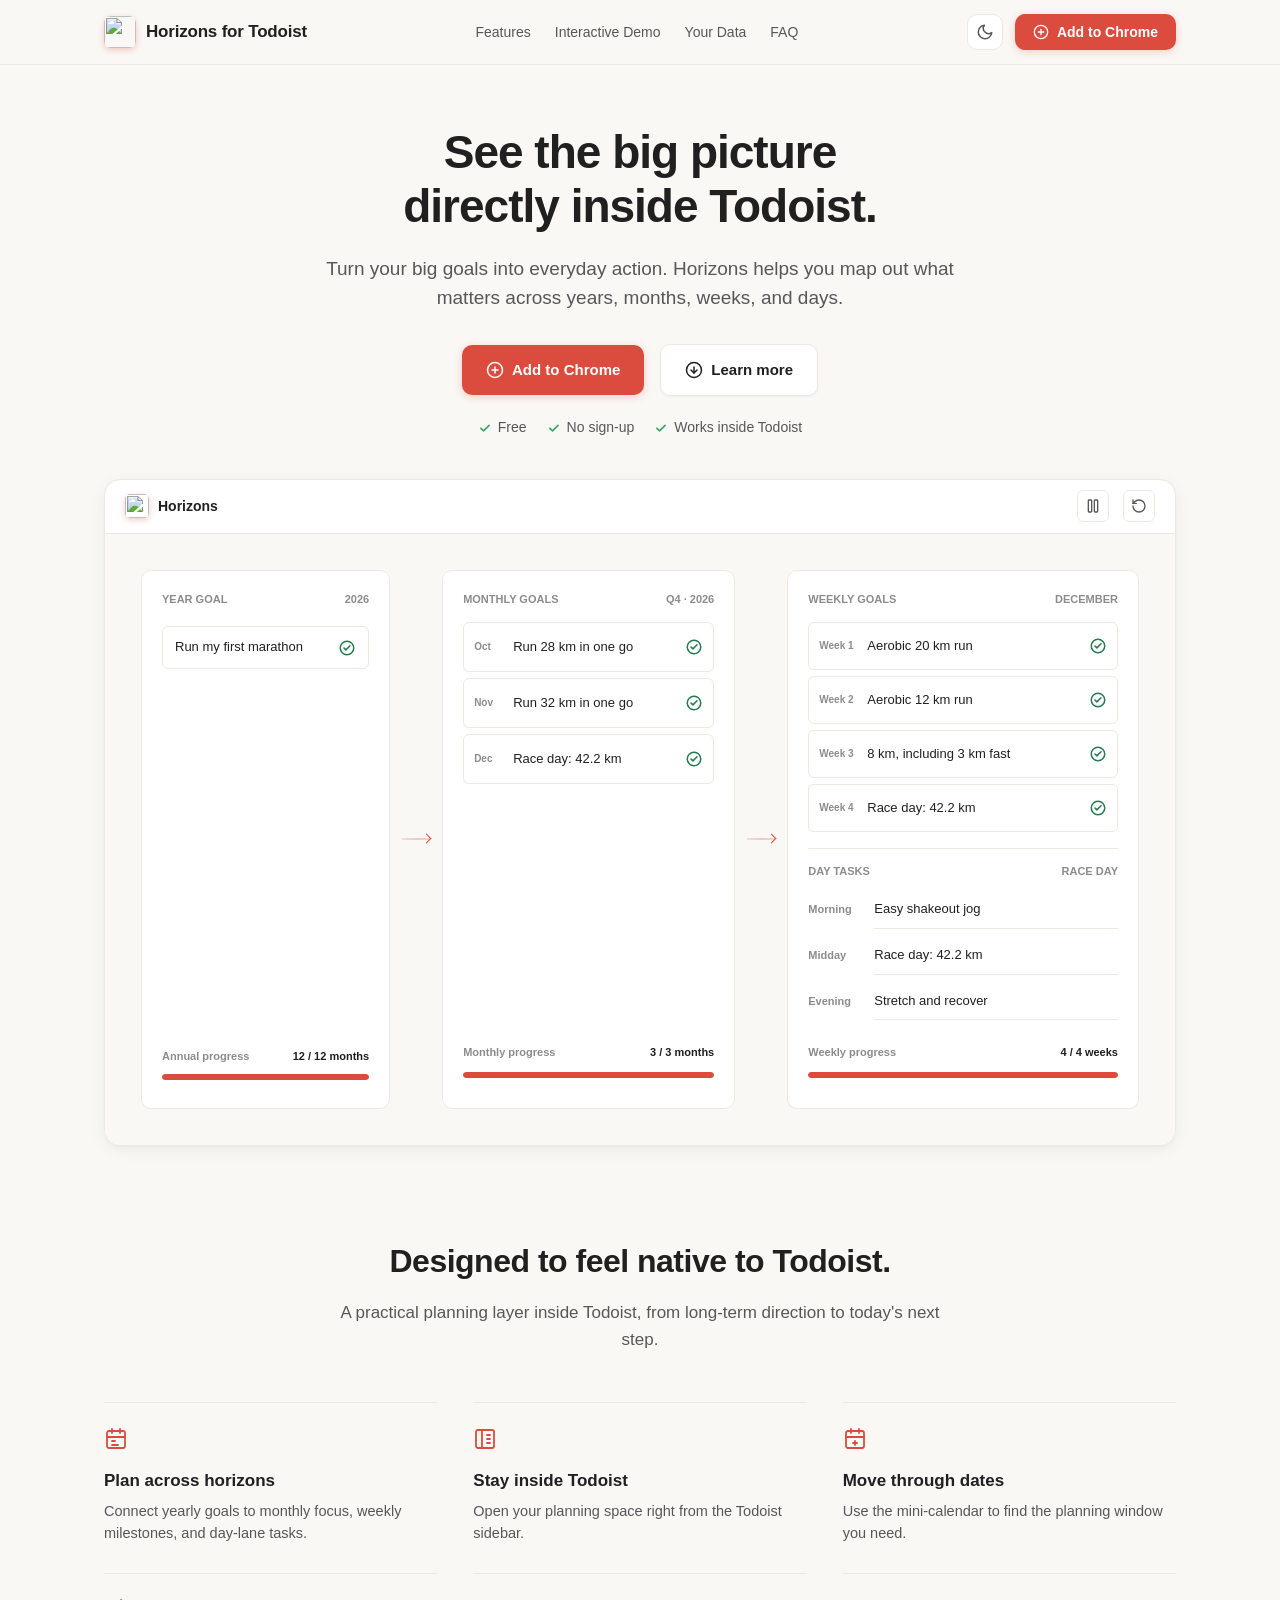
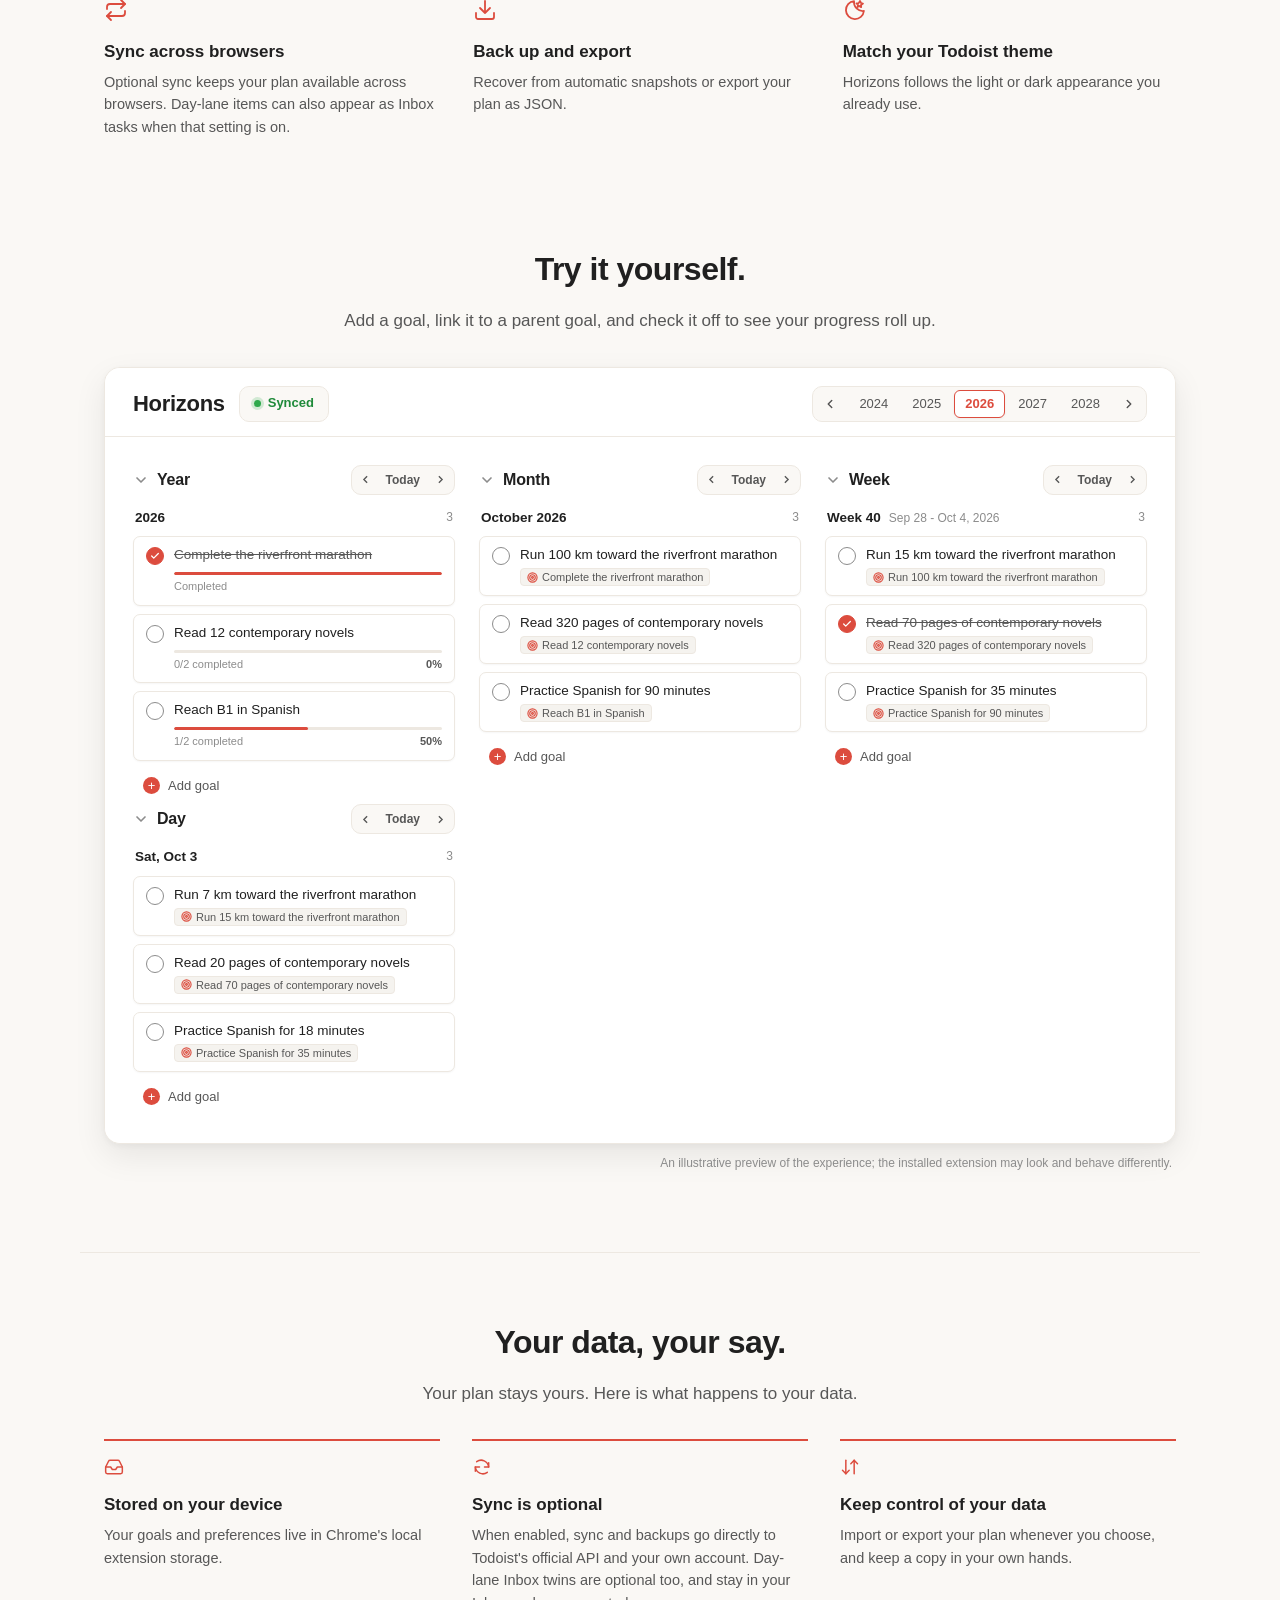
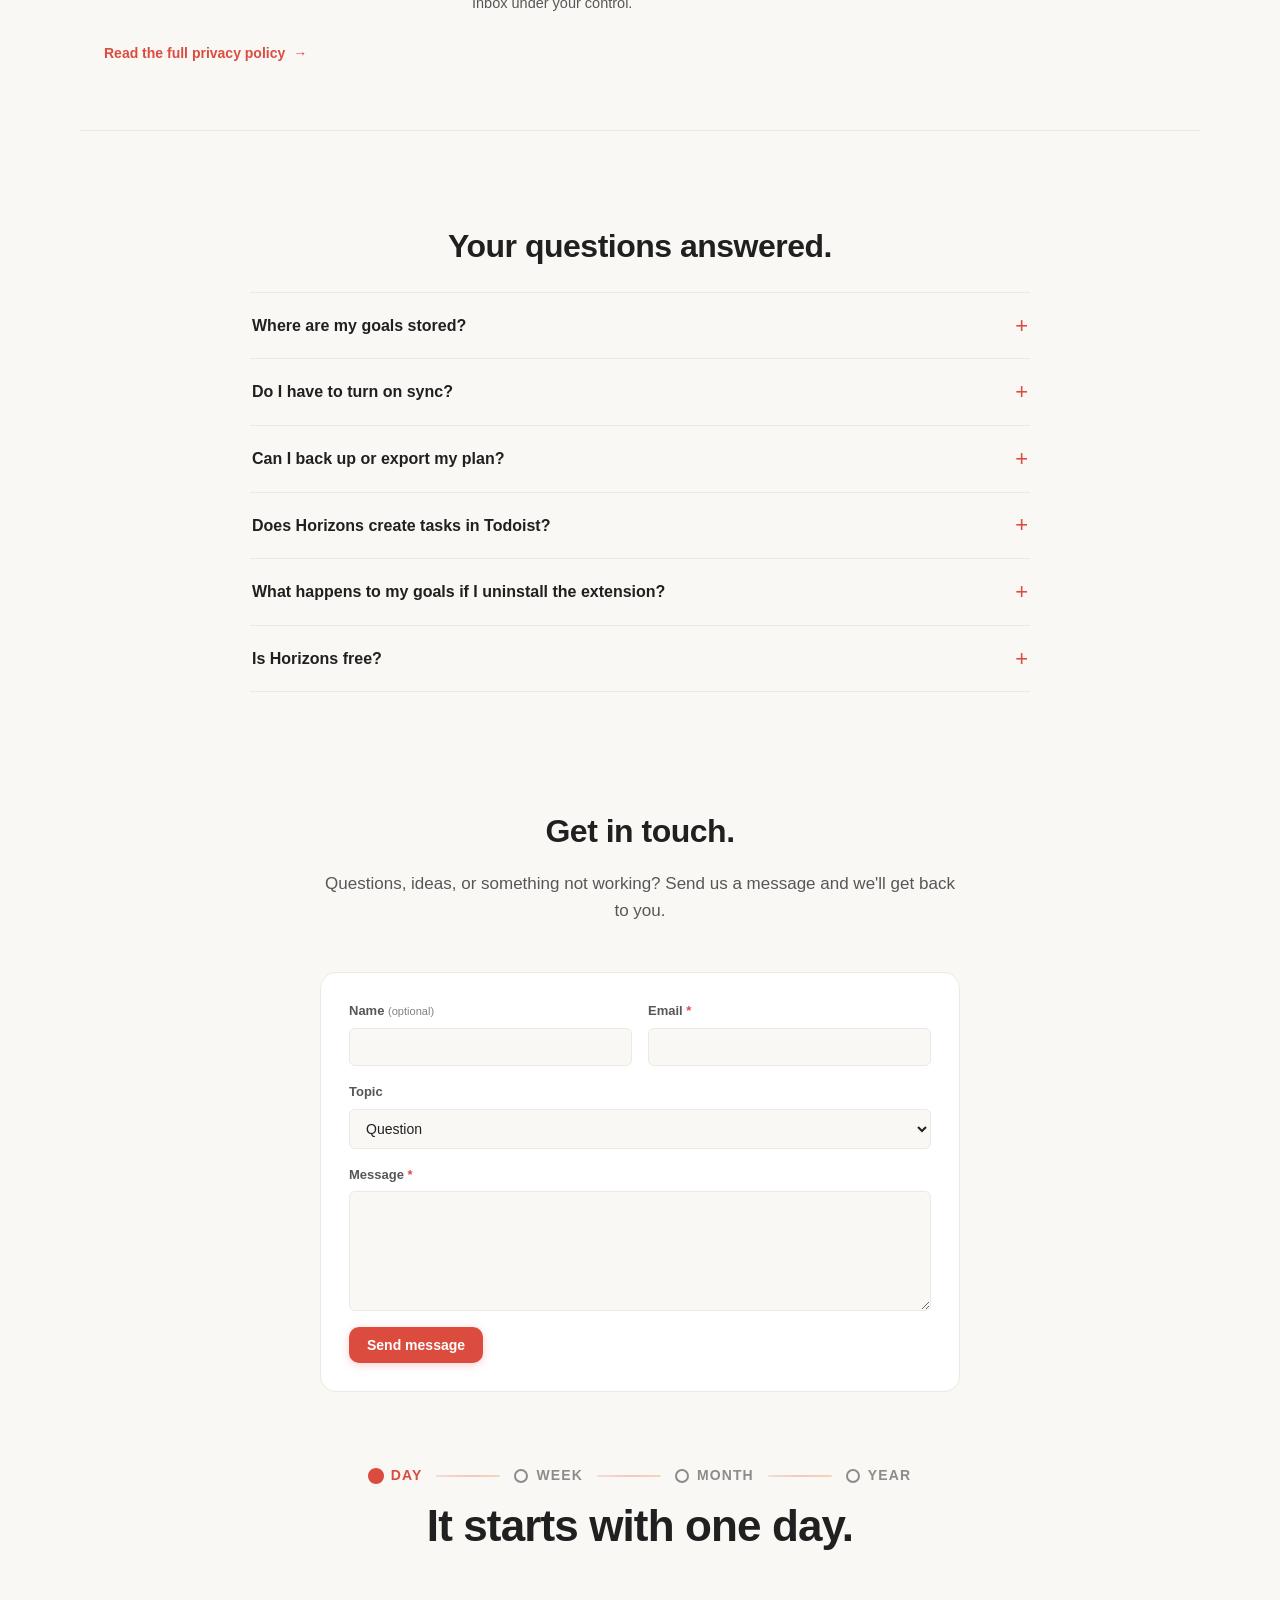
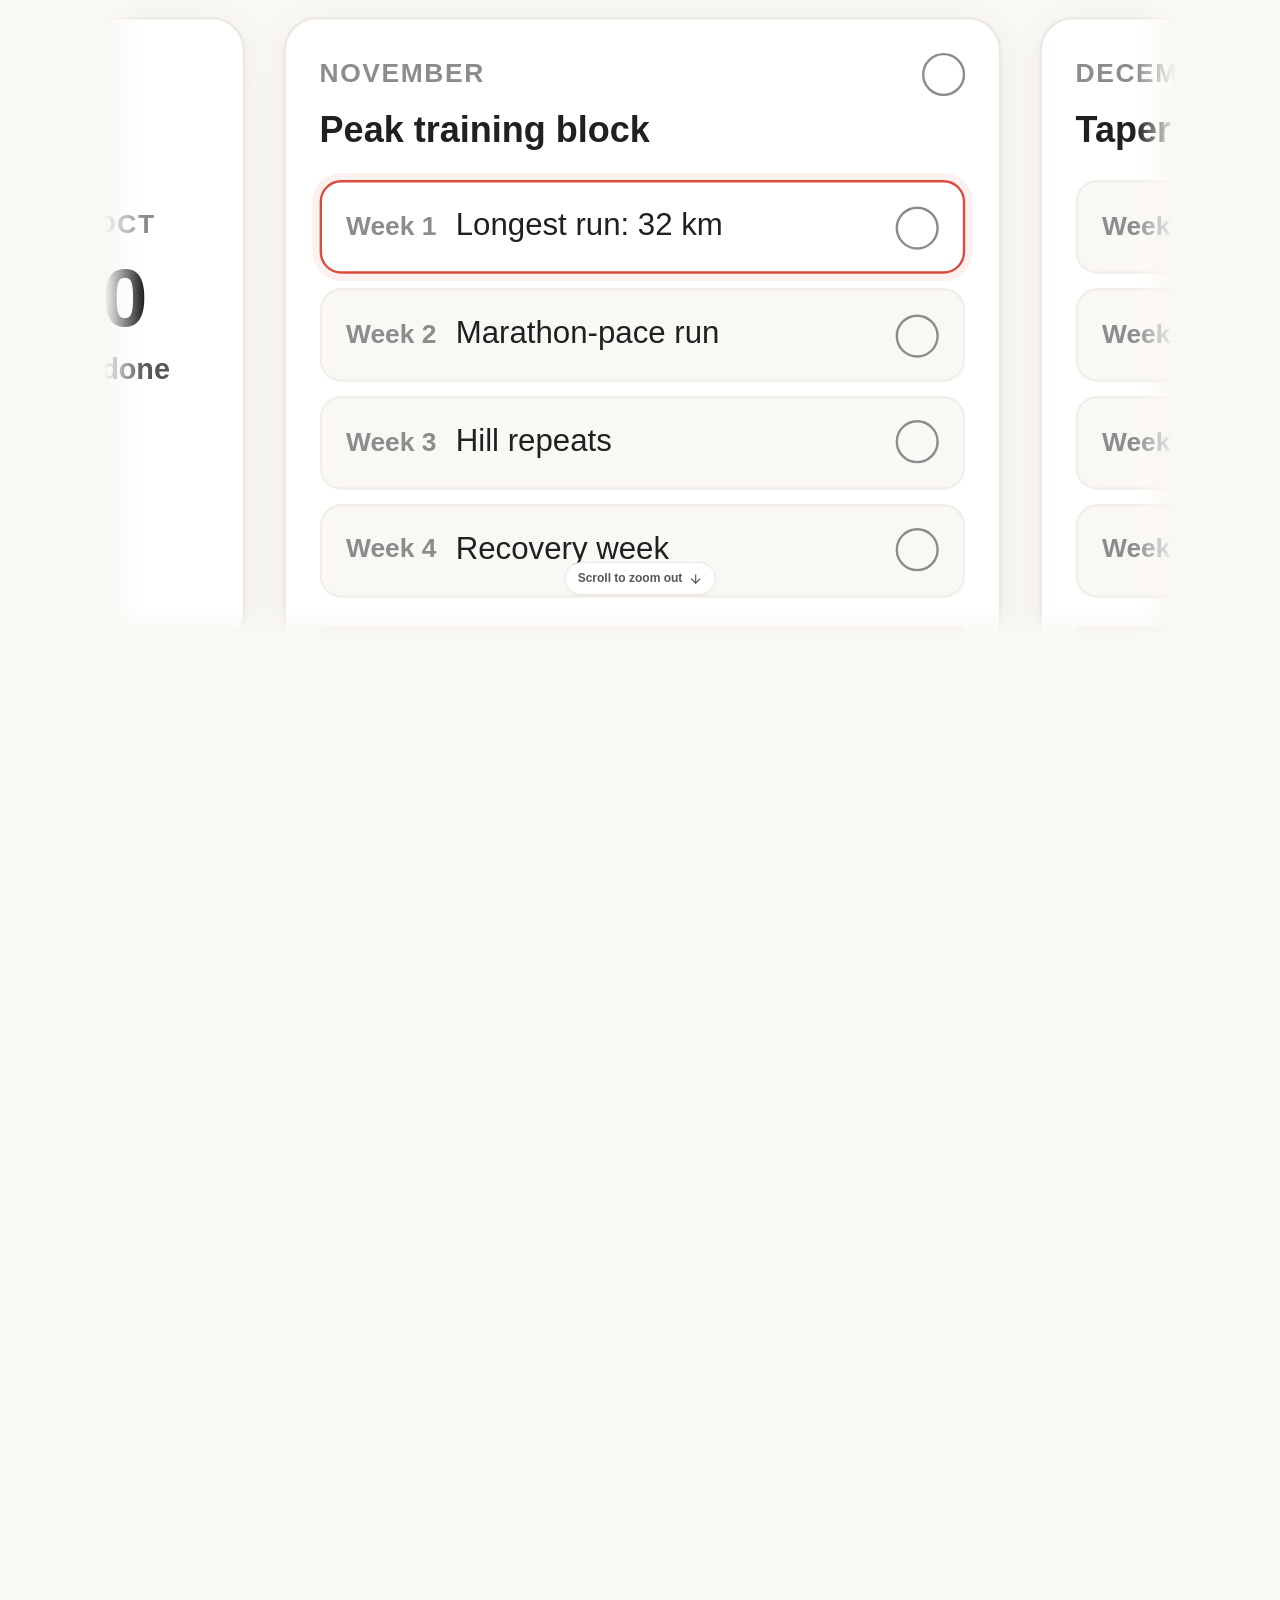
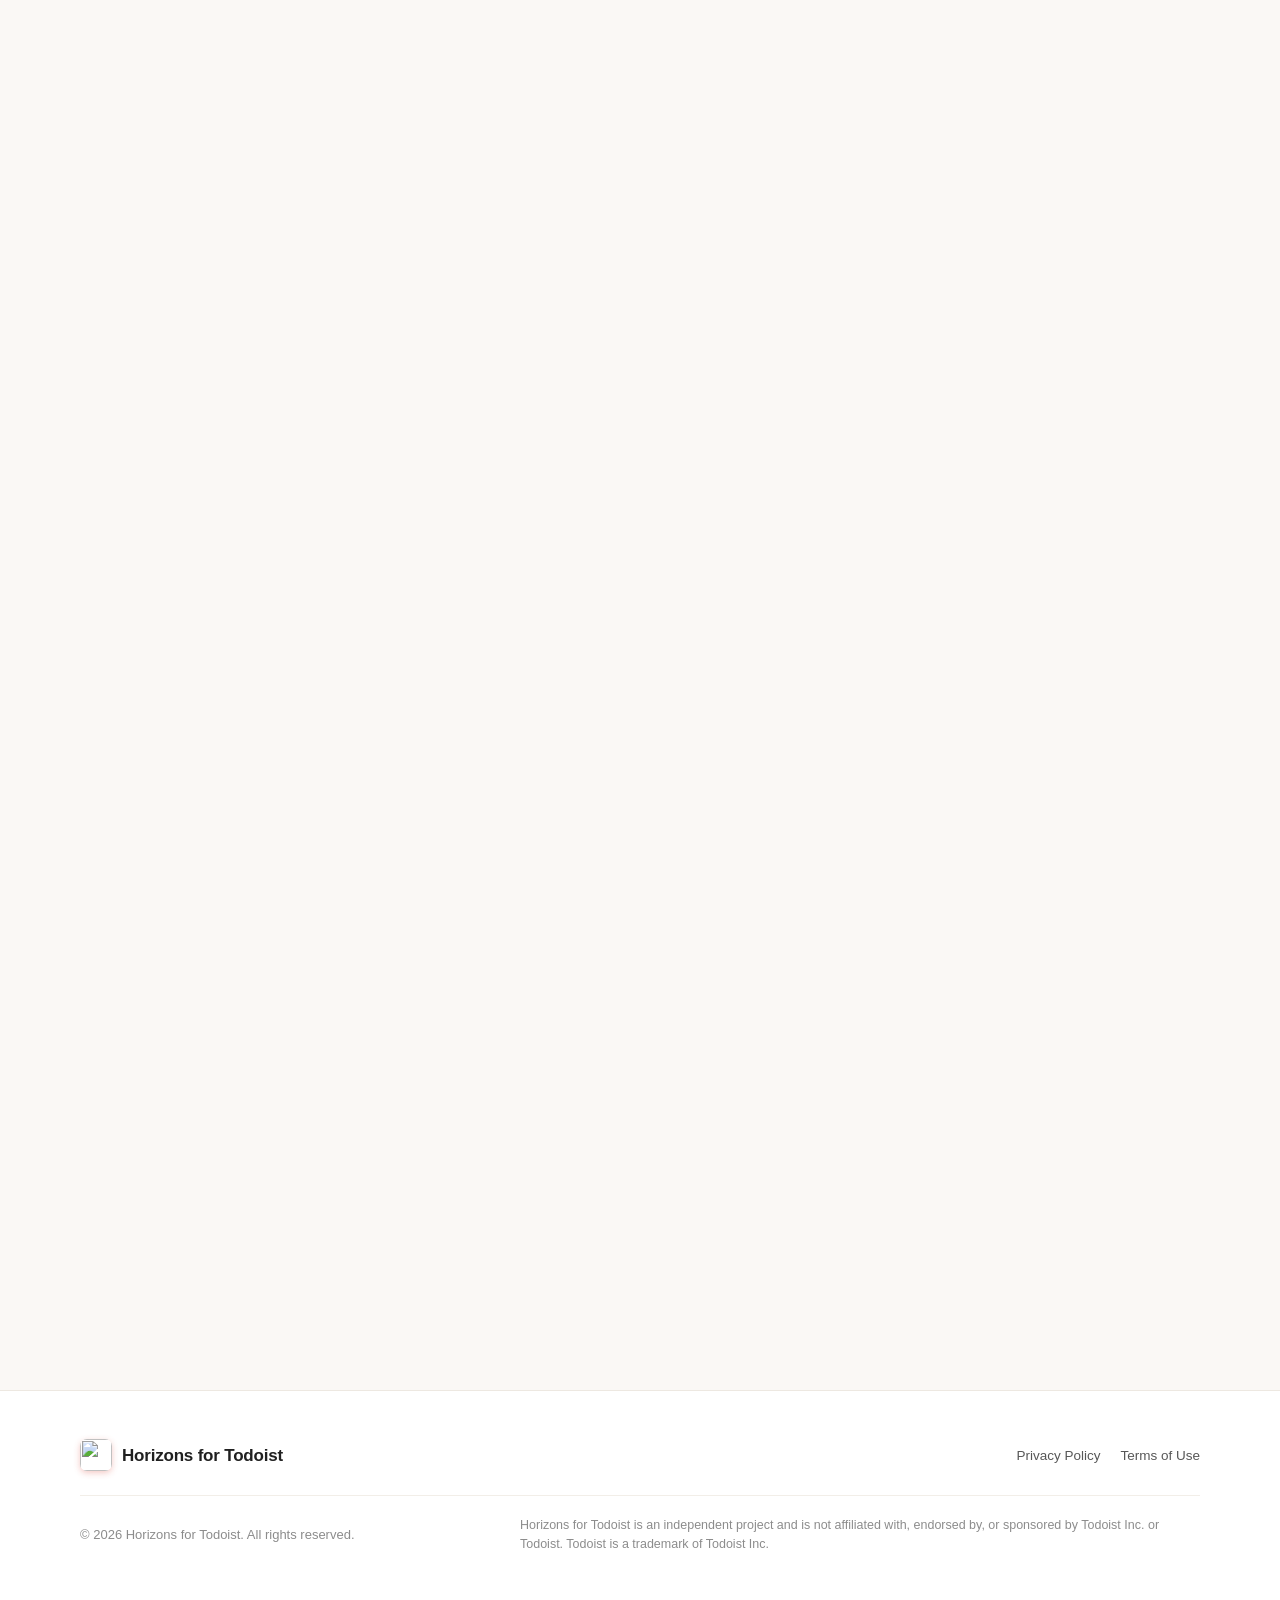
==== commit 647117a6: "fix: reflect day lane and Inbox twins on the marketing site Update homepage copy, FAQ, Your Data, in" ====
--- a/index.html
+++ b/index.html
@@ -7,8 +7,8 @@
   <meta name="referrer" content="strict-origin-when-cross-origin">
   <script src="analytics.js?v=20261013-a" defer></script>
   <title>Horizons for Todoist: Plan Long-Term Goals Directly Inside Todoist</title>
-  <meta name="description" content="Connect your daily tasks to your biggest life goals. Multi-tiered horizon planning (Year, Month, Week) for Todoist. 100% private and free to use.">
-  <link rel="stylesheet" href="style.css?v=20261005-k">
+  <meta name="description" content="Connect your daily tasks to your biggest life goals. Multi-tiered horizon planning (Year, Month, Week, Day) for Todoist. 100% private and free to use.">
+  <link rel="stylesheet" href="style.css?v=20261105-a">
   <link rel="icon" type="image/svg+xml" href="assets/icon/icon.svg">
   <link rel="icon" type="image/png" sizes="32x32" href="assets/icon/32.png">
   <link rel="apple-touch-icon" href="assets/icon/128.png">
@@ -65,7 +65,7 @@
       <h1>See the big picture<br>directly inside Todoist.</h1>
 
       <p class="lead">
-        Turn your big goals into everyday action. Horizons helps you map out what matters across years, months, and weeks.
+        Turn your big goals into everyday action. Horizons helps you map out what matters across years, months, weeks, and days.
       </p>
 
       <div class="hero-cta">
@@ -195,6 +195,29 @@
                 <span class="journey-goal-check journey-week-check is-complete"><svg aria-hidden="true" viewBox="0 0 24 24" fill="none" stroke="currentColor" stroke-width="2" stroke-linecap="round" stroke-linejoin="round"><circle cx="12" cy="12" r="9"></circle><path class="journey-check-path" d="m8 12 2.5 2.5L16 9"></path></svg></span>
               </li>
             </ul>
+            <div class="journey-day-panel" aria-label="Day lane">
+              <div class="journey-step-label"><span>Day tasks</span><span>Race day</span></div>
+              <ul class="journey-day-list">
+                <li class="journey-day-item is-complete">
+                  <span class="journey-day-time">Morning</span>
+                  <div class="journey-goal-entry is-saved">
+                    <span class="journey-goal-copy">Easy shakeout jog</span>
+                  </div>
+                </li>
+                <li class="journey-day-item is-complete">
+                  <span class="journey-day-time">Midday</span>
+                  <div class="journey-goal-entry is-saved">
+                    <span class="journey-goal-copy">Race day: 42.2 km</span>
+                  </div>
+                </li>
+                <li class="journey-day-item is-complete">
+                  <span class="journey-day-time">Evening</span>
+                  <div class="journey-goal-entry is-saved">
+                    <span class="journey-goal-copy">Stretch and recover</span>
+                  </div>
+                </li>
+              </ul>
+            </div>
             <div class="journey-week-progress" aria-hidden="true">
               <div class="journey-progress-line"><span>Weekly progress</span><span class="journey-week-count">4 / 4 weeks</span></div>
               <div class="journey-progress-track"><span class="journey-week-fill journey-progress-fill"></span></div>
@@ -208,7 +231,7 @@
     <section class="section-container upgrade-section" id="upgrades" aria-labelledby="upgrades-title">
       <div class="section-header">
         <h2 id="upgrades-title">Designed to feel native to Todoist.</h2>
-        <p>A practical planning layer inside Todoist, from long-term direction to this week's next step.</p>
+        <p>A practical planning layer inside Todoist, from long-term direction to today's next step.</p>
       </div>
 
       <div class="upgrade-grid">
@@ -218,7 +241,7 @@
             <path d="M16 2v4M8 2v4M3 10h18M8 14h3M8 18h6"></path>
           </svg>
           <h3>Plan across horizons</h3>
-          <p>Connect yearly goals to monthly focus and weekly milestones.</p>
+          <p>Connect yearly goals to monthly focus, weekly milestones, and day-lane tasks.</p>
         </article>
 
         <article class="upgrade-item scroll-reveal">
@@ -246,7 +269,7 @@
             <path d="M21 13v2a3 3 0 0 1-3 3H3"></path>
           </svg>
           <h3>Sync across browsers</h3>
-          <p>Optional sync keeps your plan available across browsers through Todoist.</p>
+          <p>Optional sync keeps your plan available across browsers. Day-lane items can also appear as Inbox tasks when that setting is on.</p>
         </article>
 
         <article class="upgrade-item scroll-reveal">
@@ -436,6 +459,51 @@
                 <div class="mini-composer-actions">
                   <button type="button" class="mini-composer-btn-cancel" onclick="closeComposerForTier('week')">Cancel</button>
                   <button type="button" class="mini-composer-btn-save" onclick="submitGoalForTier('week')">Add goal</button>
+                </div>
+              </div>
+            </div>
+          </section>
+
+          <!-- 4. Day Section -->
+          <section class="preview-tier-section scroll-reveal" id="tier-day">
+            <div class="preview-section-header">
+              <div class="preview-section-left" role="button" tabindex="0" aria-expanded="true" aria-controls="content-day" onclick="toggleTierCollapse('day')" onkeydown="handleTierCollapseKey(event, 'day')">
+                <svg class="tier-chevron" id="chevron-day" width="16" height="16" viewBox="0 0 24 24" fill="none" stroke="currentColor" stroke-width="2.5" stroke-linecap="round" stroke-linejoin="round">
+                  <polyline points="6 9 12 15 18 9"></polyline>
+                </svg>
+                <h3 class="preview-section-title">Day</h3>
+              </div>
+              <div class="preview-section-controls">
+                <div class="preview-nav-group">
+                  <button type="button" class="preview-nav-arrow" id="day-previous" onclick="shiftPeriod('day', -1)" title="Previous day" aria-label="Previous day">
+                    <svg width="13" height="13" viewBox="0 0 24 24" fill="none" stroke="currentColor" stroke-width="2.5"><polyline points="15 18 9 12 15 6"></polyline></svg>
+                  </button>
+                  <button type="button" class="preview-nav-today" onclick="selectToday('day')">Today</button>
+                  <button type="button" class="preview-nav-arrow" id="day-next" onclick="shiftPeriod('day', 1)" title="Next day" aria-label="Next day">
+                    <svg width="13" height="13" viewBox="0 0 24 24" fill="none" stroke="currentColor" stroke-width="2.5"><polyline points="9 18 15 12 9 6"></polyline></svg>
+                  </button>
+                </div>
+              </div>
+            </div>
+            <div class="tier-content" id="content-day">
+              <div class="preview-lane-header">
+                <span class="preview-lane-label" id="laneTitle-day">Sat, Oct 3</span>
+                <span class="preview-lane-count" id="count-day">3</span>
+              </div>
+              <div class="tier-goal-list" id="goalList-day"></div>
+              <button type="button" class="mini-add-trigger" id="addBtn-day" onclick="openComposerForTier('day')">
+                <span class="plus-circle">+</span>
+                <span>Add goal</span>
+              </button>
+              <div class="mini-inline-composer" id="composer-day">
+                <input type="text" class="mini-composer-input" id="input-day" placeholder="Add day task..." onkeydown="handleComposerKey(event, 'day')">
+                <label class="mini-composer-parent">
+                  <span>Parent goal</span>
+                  <select class="mini-composer-select" id="parent-day"></select>
+                </label>
+                <div class="mini-composer-actions">
+                  <button type="button" class="mini-composer-btn-cancel" onclick="closeComposerForTier('day')">Cancel</button>
+                  <button type="button" class="mini-composer-btn-save" onclick="submitGoalForTier('day')">Add goal</button>
                 </div>
               </div>
             </div>
@@ -468,7 +536,7 @@
             <path d="M18.36 18.36A9 9 0 0 1 4 12"></path>
           </svg>
           <h3>Sync is optional</h3>
-          <p>When enabled, sync and backups go directly to Todoist's official API and your own account.</p>
+          <p>When enabled, sync and backups go directly to Todoist's official API and your own account. Day-lane Inbox twins are optional too, and stay in your Inbox under your control.</p>
         </article>
         <article class="privacy-point scroll-reveal">
           <svg class="privacy-icon" aria-hidden="true" viewBox="0 0 24 24" fill="none" stroke="currentColor" stroke-width="1.8" stroke-linecap="round" stroke-linejoin="round">
@@ -497,11 +565,13 @@
             <p>Goals and preferences are stored locally in your browser.</p>
 
             <p>If you enable sync, Horizons also stores your goals in a separate project in your Todoist account.</p>
+
+            <p>If “Create Inbox tasks for day-lane items” is on, matching day tasks also live in your Todoist Inbox.</p>
           </div>
         </details>
         <details class="faq-item scroll-reveal">
           <summary>Do I have to turn on sync?</summary>
-          <div class="faq-answer"><p>No. Sync and backups are optional. You can keep your planning data on this device.</p></div>
+          <div class="faq-answer"><p>No. Sync, backups, and day-lane Inbox tasks are optional. You can keep your planning data on this device.</p></div>
         </details>
         <details class="faq-item scroll-reveal">
           <summary>Can I back up or export my plan?</summary>
@@ -510,9 +580,11 @@
         <details class="faq-item scroll-reveal">
           <summary>Does Horizons create tasks in Todoist?</summary>
           <div class="faq-answer">
-            <p>No. Horizons doesn't create or delete tasks in your regular Todoist projects or change your regular to-dos.</p>
-
-            <p>If sync or backups are enabled, Horizons creates a separate, hidden Todoist project to store its planning data.</p>
+            <p>When “Create Inbox tasks for day-lane items” is enabled (it is on by default), Horizons creates and maintains matching Inbox tasks for day-lane items—updating, completing, reopening, or deleting those twins as you work. Turning the setting off stops new twins; existing Inbox tasks stay until you remove them.</p>
+
+            <p>Linking a Todoist task to a week, month, or year goal stores the link in Horizons and does not rewrite that task’s title or project.</p>
+
+            <p>If sync or backups are enabled, Horizons also uses a separate Todoist project to store its planning data.</p>
           </div>
         </details>
         <details class="faq-item scroll-reveal">
@@ -521,6 +593,8 @@
             <p>If you uninstall Horizons without sync or backups enabled, your local data is removed.</p>
 
             <p>If you have sync and/or backups enabled, your goals remain in a separate Todoist project and can be restored when you reinstall the extension. You can also restore a JSON backup.</p>
+
+            <p>Any Inbox day-task twins already created stay in your Todoist Inbox until you delete them.</p>
           </div>
         </details>
         <details class="faq-item scroll-reveal">
@@ -576,13 +650,15 @@
       <div class="cta-zoom-sticky">
         <div class="cta-zoom-top" aria-hidden="true">
           <div class="cta-zoom-steps">
+            <span class="cta-zoom-step">Day</span>
+            <span class="cta-zoom-step-line"><i></i></span>
             <span class="cta-zoom-step">Week</span>
             <span class="cta-zoom-step-line"><i></i></span>
             <span class="cta-zoom-step">Month</span>
             <span class="cta-zoom-step-line"><i></i></span>
             <span class="cta-zoom-step">Year</span>
           </div>
-          <p class="cta-zoom-caption">It starts with one week.</p>
+          <p class="cta-zoom-caption">It starts with one day.</p>
         </div>
         <div class="cta-zoom-stage" aria-hidden="true">
           <div class="cta-zoom-map">
@@ -627,7 +703,7 @@
         </div>
         <div class="cta-zoom-finale">
           <h2 id="cta-zoom-title">Make room for the bigger picture.</h2>
-          <p>Every week you check off moves the whole year forward.</p>
+          <p>Every day you check off moves the whole year forward.</p>
           <a href="https://chromewebstore.google.com/" target="_blank" rel="noopener" class="btn btn-primary btn-lg">
             <svg aria-hidden="true" width="18" height="18" viewBox="0 0 24 24" fill="none" stroke="currentColor" stroke-width="2" stroke-linecap="round" stroke-linejoin="round"><circle cx="12" cy="12" r="10"></circle><path d="M8 12h8M12 8v8"></path></svg>
             <span>Add to Chrome</span>
@@ -714,11 +790,24 @@
     const DEMO_YEAR = DEMO_TODAY.getFullYear();
     const DEMO_MONTH = new Date(DEMO_YEAR, DEMO_TODAY.getMonth(), 1);
     const DEMO_WEEK = getWeekStart(DEMO_TODAY);
+    const DEMO_DAY = new Date(DEMO_TODAY);
     let selectedYear = DEMO_YEAR;
     let selectedMonth = new Date(DEMO_MONTH);
     let selectedWeek = new Date(DEMO_WEEK);
+    let selectedDay = new Date(DEMO_DAY);
     let hoveredGoalId = null;
     let customGoalSequence = 0;
+
+    function trackDemoAction(action, details = {}) {
+      try {
+        document.dispatchEvent(new CustomEvent('horizons:analytics', {
+          detail: {
+            name: 'website_demo_interacted',
+            properties: { action, ...details },
+          },
+        }));
+      } catch {}
+    }
 
     const yearThemes = [
       { run: 'mountain trail race', reading: 'nature books', language: 'French', level: 'A2' },
@@ -739,6 +828,9 @@
     const weekRunTargets = [5, 6, 8, 10, 12, 15, 18, 20, 22, 25, 30];
     const weekPageTargets = [20, 30, 40, 50, 60, 70, 80, 90, 100, 110, 120];
     const weekPracticeMinutes = [10, 15, 20, 25, 30, 35, 40, 45, 50, 55, 60];
+    const dayRunTargets = [2, 3, 4, 5, 6, 7, 8, 9, 10, 11, 12];
+    const dayPageTargets = [8, 10, 12, 15, 18, 20, 22, 25, 28, 30, 35];
+    const dayPracticeMinutes = [5, 8, 10, 12, 15, 18, 20, 22, 25, 28, 30];
 
     function addDays(date, amount) {
       const result = new Date(date);
@@ -766,12 +858,16 @@
       return `${year}-W${String(week).padStart(2, '0')}`;
     }
 
+    function getDayKey(date) {
+      return `${date.getFullYear()}-${String(date.getMonth() + 1).padStart(2, '0')}-${String(date.getDate()).padStart(2, '0')}`;
+    }
+
     function getWeekMonthKey(weekStart) {
       return getMonthKey(addDays(weekStart, 3));
     }
 
     function buildDemoGoals() {
-      const goals = { year: [], month: [], week: [] };
+      const goals = { year: [], month: [], week: [], day: [] };
 
       for (let offset = -PERIOD_RANGE; offset <= PERIOD_RANGE; offset += 1) {
         const year = DEMO_YEAR + offset;
@@ -840,7 +936,32 @@
             text: sample.text,
             completed: (periodIndex + sampleIndex) % 3 === 0,
             parentGoalId: parent?.id,
-            parentTitle: parent.text,
+            parentTitle: parent?.text,
+          });
+        });
+      }
+
+      for (let offset = -PERIOD_RANGE; offset <= PERIOD_RANGE; offset += 1) {
+        const day = addDays(DEMO_DAY, offset);
+        const periodKey = getDayKey(day);
+        const weekKey = getWeekKey(day);
+        const periodIndex = offset + PERIOD_RANGE;
+        const yearIndex = day.getFullYear() - (DEMO_YEAR - PERIOD_RANGE);
+        const theme = yearThemes[Math.max(0, Math.min(yearThemes.length - 1, yearIndex))];
+        const daySamples = [
+          { slug: 'run', text: `Run ${dayRunTargets[periodIndex]} km toward the ${theme.run}` },
+          { slug: 'read', text: `Read ${dayPageTargets[periodIndex]} pages of ${theme.reading}` },
+          { slug: 'spanish', text: `Practice ${theme.language} for ${dayPracticeMinutes[periodIndex]} minutes` },
+        ];
+        daySamples.forEach((sample, sampleIndex) => {
+          const parent = goals.week.find(item => item.id === `week-${weekKey}-${sample.slug}`);
+          goals.day.push({
+            id: `day-${periodKey}-${sample.slug}`,
+            periodKey,
+            text: sample.text,
+            completed: (periodIndex + sampleIndex) % 4 === 0,
+            parentGoalId: parent?.id,
+            parentTitle: parent?.text,
           });
         });
       }
@@ -853,7 +974,8 @@
     function getSelectedPeriodKey(tier) {
       if (tier === 'year') return String(selectedYear);
       if (tier === 'month') return getMonthKey(selectedMonth);
-      return getWeekKey(selectedWeek);
+      if (tier === 'week') return getWeekKey(selectedWeek);
+      return getDayKey(selectedDay);
     }
 
     function renderTier(tier) {
@@ -951,9 +1073,13 @@
       const weekEnd = addDays(selectedWeek, 6);
       const formatDate = date => new Intl.DateTimeFormat('en-US', { month: 'short', day: 'numeric' }).format(date);
       document.getElementById('laneDates-week').textContent = `${formatDate(selectedWeek)} - ${formatDate(weekEnd)}, ${weekEnd.getFullYear()}`;
+      document.getElementById('laneTitle-day').textContent = selectedDay.toLocaleDateString('en-US', {
+        weekday: 'short', month: 'short', day: 'numeric',
+      });
 
       const monthOffset = (selectedMonth.getFullYear() - DEMO_MONTH.getFullYear()) * 12 + selectedMonth.getMonth() - DEMO_MONTH.getMonth();
       const weekOffset = Math.round((selectedWeek - DEMO_WEEK) / (7 * 86400000));
+      const dayOffset = Math.round((selectedDay - DEMO_DAY) / 86400000);
       document.getElementById('year-previous').disabled = selectedYear <= DEMO_YEAR - PERIOD_RANGE;
       document.getElementById('year-next').disabled = selectedYear >= DEMO_YEAR + PERIOD_RANGE;
       document.getElementById('year-horizon-previous').disabled = selectedYear <= DEMO_YEAR - PERIOD_RANGE;
@@ -962,10 +1088,13 @@
       document.getElementById('month-next').disabled = monthOffset >= PERIOD_RANGE;
       document.getElementById('week-previous').disabled = weekOffset <= -PERIOD_RANGE;
       document.getElementById('week-next').disabled = weekOffset >= PERIOD_RANGE;
+      document.getElementById('day-previous').disabled = dayOffset <= -PERIOD_RANGE;
+      document.getElementById('day-next').disabled = dayOffset >= PERIOD_RANGE;
       renderYearSelector();
       renderTier('year');
       renderTier('month');
       renderTier('week');
+      renderTier('day');
     }
 
     function getRelatedGoalIds(goalId) {
@@ -1024,6 +1153,7 @@
       if (goal) {
         goal.completed = !goal.completed;
         renderTier(tier);
+        trackDemoAction('toggle_goal', { tier, completed: goal.completed });
       }
     }
 
@@ -1031,10 +1161,12 @@
       const section = document.getElementById(`tier-${tier}`);
       if (!section) return;
       section.classList.toggle('is-collapsed');
+      const isCollapsed = section.classList.contains('is-collapsed');
       section.querySelector('.preview-section-left')?.setAttribute(
         'aria-expanded',
-        String(!section.classList.contains('is-collapsed'))
+        String(!isCollapsed)
       );
+      trackDemoAction('toggle_tier_collapse', { tier, collapsed: isCollapsed });
     }
 
     function handleTierCollapseKey(event, tier) {
@@ -1056,6 +1188,7 @@
           input.value = '';
           input.focus();
         }
+        trackDemoAction('open_composer', { tier });
       }
     }
 
@@ -1065,6 +1198,9 @@
       }
       if (tier === 'week') {
         return horizonData.month.filter(goal => goal.periodKey === getWeekMonthKey(selectedWeek));
+      }
+      if (tier === 'day') {
+        return horizonData.week.filter(goal => goal.periodKey === getWeekKey(selectedDay));
       }
       return [];
     }
@@ -1114,6 +1250,10 @@
       horizonData[tier].push(newGoal);
       closeComposerForTier(tier);
       renderTier(tier);
+      trackDemoAction('submit_goal', {
+        tier,
+        has_parent: Boolean(parent),
+      });
     }
 
     function handleComposerKey(event, tier) {
@@ -1130,6 +1270,7 @@
       if (year < DEMO_YEAR - PERIOD_RANGE || year > DEMO_YEAR + PERIOD_RANGE) return;
       selectedYear = year;
       renderAllTiers();
+      trackDemoAction('select_year', { year });
     }
 
     function shiftYear(delta) {
@@ -1140,7 +1281,9 @@
       if (tier === 'year') selectedYear = DEMO_YEAR;
       if (tier === 'month') selectedMonth = new Date(DEMO_MONTH);
       if (tier === 'week') selectedWeek = new Date(DEMO_WEEK);
+      if (tier === 'day') selectedDay = new Date(DEMO_DAY);
       renderAllTiers();
+      trackDemoAction('select_today', { tier });
     }
 
     function shiftPeriod(tier, delta) {
@@ -1152,8 +1295,13 @@
         const target = addDays(selectedWeek, delta * 7);
         const offset = Math.round((target - DEMO_WEEK) / (7 * 86400000));
         if (Math.abs(offset) <= PERIOD_RANGE) selectedWeek = target;
+      } else if (tier === 'day') {
+        const target = addDays(selectedDay, delta);
+        const offset = Math.round((target - DEMO_DAY) / 86400000);
+        if (Math.abs(offset) <= PERIOD_RANGE) selectedDay = target;
       }
       renderAllTiers();
+      trackDemoAction('shift_period', { tier, delta });
     }
 
     function escapeHtml(str) {
@@ -1172,6 +1320,6 @@
   </script>
   <script src="motion.js?v=20261004-zd"></script>
   <script src="contact.js?v=20261013-a"></script>
-  <script src="cta-zoom.js?v=20261005-e"></script>
+  <script src="cta-zoom.js?v=20261105-a"></script>
 </body>
 </html>
--- a/style.css
+++ b/style.css
@@ -0,0 +1,3181 @@
+/* ==========================================================================
+   Horizons for Todoist - Design System & Stylesheet
+   Designed to match the authentic Todoist aesthetic and user experience.
+   ========================================================================== */
+
+:root {
+  /* Brand & Accents */
+  --td-brand: #dc4c3e;
+  --td-brand-hover: #c3392c;
+  --td-brand-subtle: rgba(220, 76, 62, 0.08);
+  --td-brand-glow: rgba(220, 76, 62, 0.2);
+
+  /* Todoist Priority Palette */
+  --td-p1: #d1453b;
+  --td-p2: #eb8909;
+  --td-p3: #246fe0;
+  --td-p4: #808080;
+
+  /* Surfaces & Backgrounds */
+  --td-bg: #faf8f5;
+  --td-surface: #ffffff;
+  --td-surface-hover: #f5f3ef;
+  --td-surface-active: #ece9e3;
+  --td-card-bg: #ffffff;
+  --td-header-bg: rgba(250, 248, 245, 0.85);
+
+  /* Borders & Dividers */
+  --td-border: #ede8e1;
+  --td-border-subtle: #f2eee8;
+  --td-border-focus: #dc4c3e;
+
+  /* Typography */
+  --td-text-primary: #202020;
+  --td-text-secondary: #575757;
+  --td-text-tertiary: #8c8c8c;
+  --td-font: -apple-system, BlinkMacSystemFont, "Segoe UI", Roboto, Helvetica, Arial, sans-serif;
+
+  /* Shadows */
+  --td-shadow-sm: 0 1px 3px rgba(0, 0, 0, 0.04), 0 1px 2px rgba(0, 0, 0, 0.02);
+  --td-shadow-md: 0 4px 16px rgba(0, 0, 0, 0.06), 0 1px 3px rgba(0, 0, 0, 0.03);
+  --td-shadow-lg: 0 12px 32px rgba(0, 0, 0, 0.08), 0 2px 6px rgba(0, 0, 0, 0.04);
+
+  /* Layout & Radii */
+  --td-radius-sm: 6px;
+  --td-radius-md: 10px;
+  --td-radius-lg: 16px;
+  --td-radius-pill: 9999px;
+  --td-max-width: 1120px;
+  --td-transition: all 0.2s cubic-bezier(0.16, 1, 0.3, 1);
+}
+
+/* Dark Mode (Class-based override or system preference) */
+[data-theme="dark"] {
+  --td-bg: #1e1e1e;
+  --td-surface: #282828;
+  --td-surface-hover: #323232;
+  --td-surface-active: #3c3c3c;
+  --td-card-bg: #282828;
+  --td-header-bg: rgba(30, 30, 30, 0.85);
+  --td-border: #383838;
+  --td-border-subtle: #303030;
+  --td-text-primary: #f5f5f5;
+  --td-text-secondary: #aaaaaa;
+  --td-text-tertiary: #707070;
+  --td-shadow-sm: 0 1px 3px rgba(0, 0, 0, 0.3);
+  --td-shadow-md: 0 6px 20px rgba(0, 0, 0, 0.35);
+  --td-shadow-lg: 0 16px 40px rgba(0, 0, 0, 0.5);
+}
+
+@media (prefers-color-scheme: dark) {
+  :root:not([data-theme="light"]) {
+    --td-bg: #1e1e1e;
+    --td-surface: #282828;
+    --td-surface-hover: #323232;
+    --td-surface-active: #3c3c3c;
+    --td-card-bg: #282828;
+    --td-header-bg: rgba(30, 30, 30, 0.85);
+    --td-border: #383838;
+    --td-border-subtle: #303030;
+    --td-text-primary: #f5f5f5;
+    --td-text-secondary: #aaaaaa;
+    --td-text-tertiary: #707070;
+    --td-shadow-sm: 0 1px 3px rgba(0, 0, 0, 0.3);
+    --td-shadow-md: 0 6px 20px rgba(0, 0, 0, 0.35);
+    --td-shadow-lg: 0 16px 40px rgba(0, 0, 0, 0.5);
+  }
+}
+
+/* ==========================================================================
+   Base & Resets
+   ========================================================================== */
+
+* {
+  box-sizing: border-box;
+  margin: 0;
+  padding: 0;
+}
+
+html {
+  scroll-behavior: smooth;
+  -webkit-text-size-adjust: 100%;
+}
+
+#preview,
+#upgrades,
+#walkthrough,
+#privacy-by-design,
+#faq {
+  scroll-margin-top: 104px;
+}
+
+/* Offset the section's top padding + border so its heading lands where the others do. */
+#privacy-by-design {
+  scroll-margin-top: 39px;
+}
+
+body {
+  font-family: var(--td-font);
+  background-color: var(--td-bg);
+  color: var(--td-text-primary);
+  line-height: 1.6;
+  -webkit-font-smoothing: antialiased;
+  -moz-osx-font-smoothing: grayscale;
+  transition: background-color 0.25s ease, color 0.25s ease;
+}
+
+a {
+  color: inherit;
+  text-decoration: none;
+}
+
+button {
+  font-family: inherit;
+  cursor: pointer;
+  border: none;
+  background: none;
+}
+
+/* ==========================================================================
+   Header & Navigation
+   ========================================================================== */
+
+.site-header {
+  position: sticky;
+  top: 0;
+  z-index: 100;
+  backdrop-filter: blur(16px);
+  -webkit-backdrop-filter: blur(16px);
+  background-color: var(--td-header-bg);
+  border-bottom: 1px solid var(--td-border);
+  transition: background-color 0.25s ease, border-color 0.25s ease;
+}
+
+.header-inner {
+  max-width: var(--td-max-width);
+  margin: 0 auto;
+  padding: 14px 24px;
+  display: flex;
+  align-items: center;
+  justify-content: space-between;
+  gap: 16px;
+}
+
+.brand {
+  display: flex;
+  align-items: center;
+  gap: 10px;
+  font-weight: 700;
+  font-size: 17px;
+  letter-spacing: -0.2px;
+  color: var(--td-text-primary);
+  text-decoration: none;
+}
+
+.brand-icon {
+  width: 32px;
+  height: 32px;
+  border-radius: 7px;
+  display: flex;
+  align-items: center;
+  justify-content: center;
+  overflow: hidden;
+  box-shadow: 0 2px 6px rgba(220, 76, 62, 0.3);
+}
+
+.brand-icon img {
+  display: block;
+  width: 100%;
+  height: 100%;
+}
+
+.site-nav {
+  display: flex;
+  align-items: center;
+  gap: 24px;
+}
+
+.nav-link {
+  font-size: 14px;
+  font-weight: 500;
+  color: var(--td-text-secondary);
+  transition: color 0.15s ease;
+}
+
+.nav-link:hover,
+.nav-link.active {
+  color: var(--td-brand);
+}
+
+.header-actions {
+  display: flex;
+  align-items: center;
+  gap: 12px;
+}
+
+.header-actions .btn {
+  height: 36px;
+  padding-block: 0;
+}
+
+.theme-toggle-btn {
+  width: 36px;
+  height: 36px;
+  display: flex;
+  align-items: center;
+  justify-content: center;
+  border-radius: var(--td-radius-md);
+  color: var(--td-text-secondary);
+  border: 1px solid var(--td-border);
+  background: var(--td-surface);
+  transition: var(--td-transition);
+}
+
+.theme-toggle-btn:hover {
+  color: var(--td-text-primary);
+  background: var(--td-surface-hover);
+  border-color: var(--td-border);
+}
+
+/* ==========================================================================
+   Buttons
+   ========================================================================== */
+
+.btn {
+  display: inline-flex;
+  align-items: center;
+  justify-content: center;
+  gap: 8px;
+  font-size: 14px;
+  font-weight: 600;
+  padding: 10px 18px;
+  border-radius: var(--td-radius-md);
+  transition: var(--td-transition);
+  text-decoration: none;
+  white-space: nowrap;
+}
+
+.btn-primary {
+  background-color: var(--td-brand);
+  color: #ffffff;
+  box-shadow: 0 2px 8px rgba(220, 76, 62, 0.25);
+}
+
+.btn-primary:hover {
+  background-color: var(--td-brand-hover);
+  transform: translateY(-1px);
+  box-shadow: 0 4px 12px rgba(220, 76, 62, 0.35);
+}
+
+.btn-secondary {
+  background-color: var(--td-surface);
+  color: var(--td-text-primary);
+  border: 1px solid var(--td-border);
+  box-shadow: var(--td-shadow-sm);
+}
+
+.btn-secondary:hover {
+  background-color: var(--td-surface-hover);
+  border-color: var(--td-border);
+  transform: translateY(-1px);
+}
+
+.btn-lg {
+  padding: 13px 24px;
+  font-size: 15px;
+  border-radius: var(--td-radius-md);
+}
+
+/* ==========================================================================
+   Hero Section
+   ========================================================================== */
+
+.hero {
+  max-width: 820px;
+  margin: 60px auto 40px;
+  padding: 0 24px;
+  text-align: center;
+}
+
+.pill-badge {
+  display: inline-flex;
+  align-items: center;
+  gap: 8px;
+  background-color: var(--td-brand-subtle);
+  color: var(--td-brand);
+  font-size: 13px;
+  font-weight: 600;
+  padding: 6px 14px;
+  border-radius: var(--td-radius-pill);
+  margin-bottom: 24px;
+  border: 1px solid rgba(220, 76, 62, 0.15);
+}
+
+.hero h1 {
+  font-size: 46px;
+  font-weight: 800;
+  line-height: 1.18;
+  letter-spacing: -1px;
+  margin-bottom: 20px;
+  color: var(--td-text-primary);
+}
+
+.hero p.lead {
+  font-size: 19px;
+  line-height: 1.55;
+  color: var(--td-text-secondary);
+  max-width: 660px;
+  margin: 0 auto 32px;
+}
+
+.hero-cta {
+  display: flex;
+  align-items: center;
+  justify-content: center;
+  gap: 16px;
+  flex-wrap: wrap;
+}
+
+.hero-perks {
+  display: flex;
+  flex-wrap: wrap;
+  justify-content: center;
+  gap: 6px 20px;
+  margin: 20px 0 0;
+  padding: 0;
+  list-style: none;
+  color: var(--td-text-secondary);
+  font-size: 14px;
+  font-weight: 500;
+}
+
+.hero-perks li {
+  display: inline-flex;
+  align-items: center;
+  gap: 6px;
+}
+
+.hero-perks li::before {
+  content: "";
+  width: 14px;
+  height: 14px;
+  background: #3fa66b;
+  -webkit-mask: url("data:image/svg+xml,%3Csvg xmlns='http://www.w3.org/2000/svg' viewBox='0 0 24 24' fill='none' stroke='black' stroke-width='3' stroke-linecap='round' stroke-linejoin='round'%3E%3Cpath d='m5 12.5 4.5 4.5L19 7.5'/%3E%3C/svg%3E") center / contain no-repeat;
+  mask: url("data:image/svg+xml,%3Csvg xmlns='http://www.w3.org/2000/svg' viewBox='0 0 24 24' fill='none' stroke='black' stroke-width='3' stroke-linecap='round' stroke-linejoin='round'%3E%3Cpath d='m5 12.5 4.5 4.5L19 7.5'/%3E%3C/svg%3E") center / contain no-repeat;
+}
+
+/* ==========================================================================
+  Interactive Demo
+   ========================================================================== */
+
+.preview-container {
+  max-width: var(--td-max-width);
+  margin: 0 auto 80px;
+  padding: 0 24px;
+}
+
+.preview-disclaimer {
+  margin: 10px 4px 0;
+  color: var(--td-text-tertiary);
+  font-size: 12px;
+  line-height: 1.5;
+  text-align: right;
+}
+
+.preview-shell {
+  background-color: var(--td-surface);
+  border: 1px solid var(--td-border);
+  border-radius: var(--td-radius-lg);
+  box-shadow: var(--td-shadow-lg);
+  overflow: hidden;
+}
+
+.preview-app-topbar {
+  display: flex;
+  align-items: center;
+  justify-content: space-between;
+  padding: 18px 28px 14px;
+  background-color: var(--td-surface);
+  border-bottom: 1px solid var(--td-border);
+  flex-wrap: wrap;
+  gap: 16px;
+}
+
+.preview-app-brand {
+  display: flex;
+  align-items: center;
+  gap: 14px;
+}
+
+.preview-app-heading {
+  font-size: 22px;
+  font-weight: 700;
+  color: var(--td-text-primary);
+  margin: 0;
+  letter-spacing: -0.3px;
+}
+
+.preview-status-indicator {
+  display: inline-flex;
+  align-items: center;
+  background-color: var(--td-bg);
+  border: 1px solid var(--td-border);
+  padding: 3px;
+  border-radius: var(--td-radius-md);
+}
+
+.preview-status-inner {
+  display: inline-flex;
+  align-items: center;
+  gap: 7px;
+  height: 28px;
+  padding: 0 11px;
+  border-radius: var(--td-radius-sm);
+  background-color: transparent;
+  box-shadow: none;
+  color: #1f8a3a;
+  font-size: 13px;
+  font-weight: 600;
+}
+
+[data-theme="dark"] .preview-status-inner {
+  color: #5fcf7b;
+}
+
+.preview-status-dot {
+  width: 7px;
+  height: 7px;
+  border-radius: 50%;
+  background-color: #2ea94b;
+  box-shadow: 0 0 0 3px rgba(46, 169, 75, 0.2);
+}
+
+/* Year Navigation Bar */
+.preview-year-nav {
+  display: flex;
+  align-items: center;
+  gap: 4px;
+  background-color: var(--td-bg);
+  border: 1px solid var(--td-border);
+  padding: 3px;
+  border-radius: var(--td-radius-md);
+}
+
+.preview-year-arrow {
+  width: 28px;
+  height: 28px;
+  border-radius: var(--td-radius-sm);
+  border: none;
+  background: none;
+  color: var(--td-text-secondary);
+  display: flex;
+  align-items: center;
+  justify-content: center;
+  cursor: pointer;
+  transition: all 0.15s ease;
+  padding: 0;
+}
+
+.preview-year-arrow:hover {
+  background-color: var(--td-surface-hover);
+  color: var(--td-text-primary);
+}
+
+.preview-year-buttons {
+  display: flex;
+  align-items: center;
+  gap: 2px;
+}
+
+.preview-year-btn {
+  height: 28px;
+  padding: 0 10px;
+  border-radius: var(--td-radius-sm);
+  border: 1px solid transparent;
+  background: none;
+  color: var(--td-text-secondary);
+  font-size: 13px;
+  font-weight: 500;
+  cursor: pointer;
+  transition: all 0.15s ease;
+}
+
+.preview-year-btn:hover {
+  color: var(--td-text-primary);
+}
+
+.preview-year-btn.is-selected {
+  background-color: var(--td-surface);
+  border-color: var(--td-brand);
+  color: var(--td-brand);
+  font-weight: 700;
+  box-shadow: 0 1px 3px rgba(0, 0, 0, 0.05);
+}
+
+[data-theme="dark"] .preview-year-btn.is-selected {
+  box-shadow: 0 1px 3px rgba(0, 0, 0, 0.3);
+}
+
+/* ==========================================================================
+   Three Workspaces (Year, Month, Week as Columns)
+   ========================================================================== */
+
+.preview-workspaces {
+  padding: 24px 28px 32px;
+  display: grid;
+  grid-template-columns: repeat(3, minmax(0, 1fr));
+  grid-template-rows: auto 1fr;
+  column-gap: 24px;
+  background-color: var(--td-surface);
+}
+
+/* Each column spans the header row and the content row so lanes align across columns */
+.preview-tier-section {
+  display: grid;
+  grid-row: span 2;
+  grid-template-rows: subgrid;
+  min-width: 0;
+}
+
+.preview-section-header {
+  display: flex;
+  flex-wrap: wrap;
+  align-items: center;
+  justify-content: space-between;
+  gap: 8px;
+  align-content: flex-start;
+  min-width: 0;
+  padding: 4px 0 12px;
+  user-select: none;
+}
+
+@media (max-width: 960px) {
+  .preview-workspaces {
+    display: flex;
+    flex-direction: column;
+    gap: 28px;
+  }
+  .preview-tier-section {
+    display: flex;
+    flex-direction: column;
+  }
+}
+
+.preview-section-left {
+  display: flex;
+  align-items: center;
+  gap: 8px;
+  cursor: pointer;
+}
+
+.preview-section-title {
+  margin: 0;
+  font-size: 16px;
+  font-weight: 700;
+  color: var(--td-text-primary);
+  letter-spacing: -0.2px;
+}
+
+.tier-chevron {
+  color: var(--td-text-tertiary);
+  transition: transform 0.2s ease, color 0.15s ease;
+}
+
+.preview-section-left:hover .tier-chevron {
+  color: var(--td-text-primary);
+}
+
+.preview-tier-section.is-collapsed .tier-chevron {
+  transform: rotate(-90deg);
+}
+
+.preview-section-controls {
+  display: flex;
+  align-items: center;
+  gap: 12px;
+}
+
+.preview-nav-group {
+  display: flex;
+  align-items: center;
+  background-color: var(--td-bg);
+  border: 1px solid var(--td-border);
+  border-radius: var(--td-radius-md);
+  padding: 2px;
+}
+
+.preview-nav-arrow {
+  width: 24px;
+  height: 24px;
+  display: flex;
+  align-items: center;
+  justify-content: center;
+  background: none;
+  border: none;
+  color: var(--td-text-secondary);
+  cursor: pointer;
+  border-radius: var(--td-radius-sm);
+  transition: color 0.15s ease;
+  padding: 0;
+}
+
+.preview-nav-arrow:hover {
+  color: var(--td-text-primary);
+}
+
+.preview-nav-arrow:disabled {
+  color: var(--td-text-tertiary);
+  cursor: not-allowed;
+  opacity: 0.5;
+}
+
+.preview-nav-today {
+  border: none;
+  background: none;
+  font-size: 12px;
+  font-weight: 600;
+  color: var(--td-text-secondary);
+  padding: 0 8px;
+  height: 24px;
+  cursor: pointer;
+  transition: color 0.15s ease;
+}
+
+.preview-nav-today:hover {
+  color: var(--td-text-primary);
+}
+
+.preview-nav-today:disabled {
+  cursor: not-allowed;
+  opacity: 0.5;
+}
+
+.tier-content {
+  display: flex;
+  flex-direction: column;
+  min-width: 0;
+}
+
+.preview-tier-section.is-collapsed .tier-content {
+  display: none;
+}
+
+.preview-lane-header {
+  display: flex;
+  align-items: center;
+  justify-content: space-between;
+  margin-bottom: 8px;
+  padding: 0 2px;
+}
+
+.preview-lane-label {
+  font-size: 13.5px;
+  font-weight: 700;
+  color: var(--td-text-primary);
+}
+
+.preview-week-header-info {
+  display: flex;
+  align-items: baseline;
+  gap: 8px;
+}
+
+.preview-week-dates {
+  font-size: 12px;
+  font-weight: 400;
+  color: var(--td-text-tertiary);
+}
+
+.preview-lane-count {
+  font-size: 12px;
+  font-weight: 500;
+  color: var(--td-text-tertiary);
+}
+
+.tier-goal-list {
+  display: flex;
+  flex-direction: column;
+  gap: 8px;
+  margin-bottom: 8px;
+}
+
+/* Authentic Goal Item Card */
+.mini-goal-row {
+  display: flex;
+  align-items: flex-start;
+  justify-content: space-between;
+  min-width: 0;
+  padding: 9px 12px;
+  border-radius: 7px;
+  background-color: var(--td-card-bg);
+  border: 1px solid var(--td-border);
+  box-shadow: 0 1px 2px rgba(0, 0, 0, 0.04);
+  transition: all 0.15s ease;
+}
+
+.mini-goal-row:hover {
+  border-color: #d6d0c7;
+  box-shadow: 0 2px 6px rgba(0, 0, 0, 0.06);
+}
+
+.mini-goal-row.is-linked-highlight,
+.mini-goal-row.is-linked-highlight:hover {
+  border-color: var(--td-brand);
+}
+
+[data-theme="dark"] .mini-goal-row.is-linked-highlight {
+  border-color: #de4c4a;
+}
+
+[data-theme="dark"] .mini-goal-row:hover {
+  border-color: #444;
+}
+
+[data-theme="dark"] .mini-goal-row.is-linked-highlight:hover {
+  border-color: #de4c4a;
+}
+
+.mini-goal-left {
+  display: flex;
+  align-items: flex-start;
+  gap: 10px;
+  flex: 1;
+  min-width: 0;
+  cursor: pointer;
+}
+
+/* Authentic Todoist Checkbox */
+.mini-checkbox {
+  width: 18px;
+  height: 18px;
+  min-width: 18px;
+  margin-top: 1px;
+  border-radius: 50%;
+  border: 1.5px solid var(--td-text-tertiary);
+  display: flex;
+  align-items: center;
+  justify-content: center;
+  cursor: pointer;
+  transition: all 0.15s ease;
+  background-color: transparent;
+  flex-shrink: 0;
+}
+
+.mini-checkbox:hover {
+  border-color: var(--td-brand);
+  background-color: var(--td-brand-subtle);
+}
+
+.mini-checkbox.checked {
+  border-color: var(--td-brand);
+  background-color: var(--td-brand);
+}
+
+.mini-checkbox .check-icon {
+  opacity: 0;
+  transform: scale(0.5);
+  transition: all 0.15s ease;
+  color: #ffffff;
+}
+
+.mini-checkbox.checked .check-icon {
+  opacity: 1;
+  transform: scale(1);
+}
+
+.mini-goal-main {
+  display: flex;
+  flex-direction: column;
+  gap: 4px;
+  flex: 1;
+  min-width: 0;
+}
+
+.mini-goal-text {
+  font-size: 13.5px;
+  font-weight: 500;
+  line-height: 18px;
+  color: var(--td-text-primary);
+  transition: color 0.15s ease, text-decoration 0.15s ease;
+  overflow-wrap: anywhere;
+}
+
+.mini-goal-row.is-completed .mini-goal-text {
+  color: var(--td-text-secondary);
+  text-decoration: line-through;
+}
+
+/* Parent Goal Tag (Cascade connection) */
+.mini-parent-badge {
+  display: inline-flex;
+  align-items: center;
+  gap: 4px;
+  font-size: 11px;
+  line-height: 14px;
+  color: var(--td-text-secondary);
+  max-width: fit-content;
+  background: var(--td-surface-hover);
+  padding: 1px 6px;
+  border-radius: 4px;
+  border: 1px solid var(--td-border);
+}
+
+.mini-parent-icon {
+  flex-shrink: 0;
+  color: var(--td-brand);
+}
+
+.mini-parent-text {
+  overflow: hidden;
+  text-overflow: ellipsis;
+  white-space: nowrap;
+}
+
+/* Year Goal Progress Bar */
+.mini-year-footer {
+  margin-top: 4px;
+  display: flex;
+  flex-direction: column;
+  gap: 3px;
+  width: 100%;
+}
+
+.mini-progress-track {
+  width: 100%;
+  height: 3px;
+  background: var(--td-border);
+  border-radius: 2px;
+  overflow: hidden;
+}
+
+.mini-progress-fill {
+  height: 100%;
+  background: var(--td-brand);
+  border-radius: 2px;
+  transition: width 0.25s ease;
+}
+
+.mini-progress-row {
+  display: flex;
+  align-items: center;
+  justify-content: space-between;
+  font-size: 11px;
+  color: var(--td-text-tertiary);
+  font-weight: 400;
+}
+
+.mini-progress-pct {
+  font-weight: 600;
+  color: var(--td-text-secondary);
+}
+
+/* Add Goal Trigger & Inline Composer */
+.mini-add-trigger {
+  display: inline-flex;
+  align-items: center;
+  gap: 8px;
+  color: var(--td-text-secondary);
+  font-size: 13px;
+  font-weight: 500;
+  padding: 6px 10px;
+  border-radius: var(--td-radius-sm);
+  cursor: pointer;
+  transition: all 0.15s ease;
+  align-self: flex-start;
+  border: none;
+  background: none;
+  margin-top: 2px;
+}
+
+.mini-add-trigger:hover {
+  color: var(--td-brand);
+  background-color: var(--td-brand-subtle);
+}
+
+.mini-add-trigger .plus-circle {
+  width: 17px;
+  height: 17px;
+  border-radius: 50%;
+  display: flex;
+  align-items: center;
+  justify-content: center;
+  background-color: var(--td-brand);
+  color: #fff;
+  font-size: 13px;
+  line-height: 1;
+}
+
+.mini-inline-composer {
+  display: none;
+  background-color: var(--td-card-bg);
+  border: 1px solid var(--td-border);
+  border-radius: var(--td-radius-md);
+  padding: 12px 14px;
+  box-shadow: var(--td-shadow-sm);
+  margin-top: 6px;
+}
+
+.mini-inline-composer.open,
+.mini-inline-composer.is-open {
+  display: flex;
+  flex-direction: column;
+  gap: 10px;
+}
+
+.mini-composer-input {
+  width: 100%;
+  border: 1px solid var(--td-border);
+  background: var(--td-surface);
+  color: var(--td-text-primary);
+  font-family: inherit;
+  font-size: 13.5px;
+  padding: 8px 12px;
+  border-radius: var(--td-radius-sm);
+  outline: none;
+  transition: border-color 0.15s ease;
+}
+
+.mini-composer-input:focus {
+  border-color: var(--td-brand);
+}
+
+.mini-composer-actions {
+  display: flex;
+  align-items: center;
+  gap: 8px;
+  justify-content: flex-end;
+}
+
+.mini-composer-btn-save {
+  background-color: var(--td-brand);
+  color: #fff;
+  padding: 6px 14px;
+  font-size: 13px;
+  font-weight: 600;
+  border-radius: var(--td-radius-sm);
+  cursor: pointer;
+  border: none;
+  transition: background-color 0.15s ease;
+}
+
+.mini-composer-btn-save:hover {
+  background-color: var(--td-brand-hover);
+}
+
+.mini-composer-btn-cancel {
+  background: none;
+  color: var(--td-text-secondary);
+  padding: 6px 12px;
+  font-size: 13px;
+  font-weight: 500;
+  border-radius: var(--td-radius-sm);
+  cursor: pointer;
+  border: none;
+}
+
+.mini-composer-btn-cancel:hover {
+  background-color: var(--td-surface-active);
+  color: var(--td-text-primary);
+}
+
+@media (max-width: 680px) {
+  .preview-year-nav {
+    gap: 1px;
+    min-width: 0;
+    max-width: 100%;
+    padding: 2px;
+  }
+  .preview-year-arrow {
+    width: 24px;
+  }
+  .preview-year-btn {
+    min-width: 0;
+    padding: 0 4px;
+  }
+  .preview-workspaces {
+    padding: 16px;
+    gap: 18px;
+  }
+  .tier-content {
+    padding-left: 12px;
+  }
+}
+
+
+/* ==========================================================================
+  Shared Section Layout
+  ========================================================================== */
+
+.section-container {
+  max-width: var(--td-max-width);
+  margin: 0 auto 90px;
+  padding: 0 24px;
+}
+
+.section-header {
+  text-align: center;
+  max-width: 640px;
+  margin: 0 auto 48px;
+}
+
+.section-header h2 {
+  font-size: 32px;
+  font-weight: 800;
+  letter-spacing: -0.5px;
+  margin-bottom: 12px;
+}
+
+.section-header p {
+  font-size: 17px;
+  color: var(--td-text-secondary);
+}
+
+/* ==========================================================================
+   New Homepage Sections
+   ========================================================================== */
+
+.upgrade-grid {
+  display: grid;
+  grid-template-columns: repeat(3, minmax(0, 1fr));
+  column-gap: 36px;
+  row-gap: 12px;
+}
+
+.upgrade-item {
+  border-top: 1px solid var(--td-border);
+  padding: 24px 0 16px;
+}
+
+.upgrade-item svg {
+  display: block;
+  width: 24px;
+  height: 24px;
+  color: var(--td-brand);
+  margin-bottom: 16px;
+}
+
+.upgrade-item h3,
+.privacy-point h3 {
+  font-size: 17px;
+  font-weight: 700;
+  margin-bottom: 6px;
+}
+
+.upgrade-item p,
+.privacy-point p {
+  color: var(--td-text-secondary);
+  font-size: 14.5px;
+  line-height: 1.55;
+}
+
+.walkthrough-section .section-header {
+  margin-bottom: 32px;
+}
+
+.journey-demo {
+  position: relative;
+  overflow: hidden;
+  border: 1px solid var(--td-border);
+  border-radius: var(--td-radius-lg);
+  background: var(--td-surface);
+  box-shadow: var(--td-shadow-md);
+}
+
+.journey-demo-toolbar {
+  min-height: 54px;
+  display: flex;
+  align-items: center;
+  justify-content: space-between;
+  gap: 16px;
+  padding: 10px 20px;
+  border-bottom: 1px solid var(--td-border);
+}
+
+.journey-demo-label {
+  display: inline-flex;
+  align-items: center;
+  gap: 9px;
+  color: var(--td-text-primary);
+  font-size: 14px;
+  font-weight: 700;
+}
+
+.journey-demo-controls {
+  display: flex;
+  align-items: center;
+  gap: 14px;
+}
+
+.journey-demo-dot {
+  width: 8px;
+  height: 8px;
+  border-radius: 50%;
+  background: var(--td-brand);
+}
+
+.journey-demo-toggle,
+.journey-demo-restart {
+  display: inline-flex;
+  align-items: center;
+  justify-content: center;
+  width: 32px;
+  height: 32px;
+  border: 1px solid var(--td-border);
+  border-radius: var(--td-radius-sm);
+  color: var(--td-text-secondary);
+}
+
+.journey-demo-toggle .icon-play,
+.journey-demo-toggle[aria-pressed="true"] .icon-pause {
+  display: none;
+}
+
+.journey-demo-toggle[aria-pressed="true"] .icon-play {
+  display: block;
+}
+
+.journey-demo-toggle:hover,
+.journey-demo-restart:hover {
+  color: var(--td-brand);
+}
+
+.journey-demo-toggle:focus-visible,
+.journey-demo-restart:focus-visible,
+.faq-item summary:focus-visible,
+.privacy-link:focus-visible {
+  outline: 2px solid var(--td-brand);
+  outline-offset: 4px;
+}
+
+.journey-flow {
+  display: grid;
+  grid-template-columns: minmax(0, 0.85fr) 28px minmax(0, 1fr) 28px minmax(0, 1.2fr);
+  align-items: stretch;
+  gap: 12px;
+  padding: 36px;
+  background: var(--td-bg);
+}
+
+.journey-flow .journey-step {
+  transition: opacity 0.25s ease, border-color 0.25s ease;
+}
+
+.journey-flow.is-year-stage .journey-quarter,
+.journey-flow.is-year-stage .journey-weeks,
+.journey-flow.is-quarter-stage .journey-weeks {
+  opacity: 0.62;
+}
+
+.journey-flow.is-full-stage .journey-step {
+  opacity: 1;
+}
+
+.journey-step {
+  min-width: 0;
+  min-height: 320px;
+  display: flex;
+  flex-direction: column;
+  align-items: flex-start;
+  border: 1px solid var(--td-border);
+  border-radius: var(--td-radius-md);
+  background: var(--td-surface);
+  padding: 20px;
+}
+
+.journey-step-label {
+  width: 100%;
+  display: flex;
+  justify-content: space-between;
+  gap: 8px;
+  color: var(--td-text-tertiary);
+  font-size: 11px;
+  font-weight: 700;
+  text-transform: uppercase;
+}
+
+.journey-step h3 {
+  margin-top: 18px;
+  margin-bottom: 6px;
+  font-size: 17px;
+  line-height: 1.35;
+}
+
+.journey-step p {
+  color: var(--td-text-secondary);
+  font-size: 13px;
+  line-height: 1.45;
+}
+
+.journey-year-progress,
+.journey-quarter-progress,
+.journey-week-progress {
+  width: 100%;
+  margin-top: auto;
+  padding-top: 24px;
+}
+
+.journey-day-panel {
+  width: 100%;
+  margin-top: 16px;
+  padding-top: 14px;
+  border-top: 1px solid var(--td-border);
+}
+
+.journey-day-list {
+  list-style: none;
+  margin: 10px 0 0;
+  padding: 0;
+  display: grid;
+  gap: 8px;
+}
+
+.journey-day-item {
+  display: grid;
+  grid-template-columns: 58px minmax(0, 1fr);
+  gap: 8px;
+  align-items: center;
+}
+
+.journey-day-time {
+  color: var(--td-text-tertiary);
+  font-size: 11px;
+  font-weight: 650;
+}
+
+.journey-progress-line {
+  position: relative;
+  display: flex;
+  justify-content: space-between;
+  gap: 10px;
+  color: var(--td-text-tertiary);
+  font-size: 11px;
+  font-weight: 650;
+}
+
+.journey-year-count,
+.journey-quarter-count,
+.journey-week-count {
+  color: var(--td-text-primary);
+  font-variant-numeric: tabular-nums;
+}
+
+.journey-year-footer {
+  display: flex;
+  align-items: center;
+  justify-content: space-between;
+  gap: 8px;
+  color: var(--td-text-secondary);
+  font-size: 12px;
+  font-weight: 600;
+}
+
+.journey-goal-entry {
+  display: flex;
+  min-width: 0;
+  align-items: center;
+  gap: 8px;
+  border-bottom: 1px solid var(--td-border);
+  padding: 8px 0;
+  color: var(--td-text-primary);
+  font-size: 13px;
+}
+
+.journey-year-entry {
+  width: 100%;
+  margin-top: 18px;
+  border: 1px solid var(--td-border);
+  border-radius: var(--td-radius-sm);
+  background: var(--td-surface);
+  padding: 10px 12px;
+}
+
+.journey-goal-copy {
+  min-width: 0;
+  flex: 1;
+  overflow-wrap: anywhere;
+}
+
+.journey-goal-copy:empty::before {
+  color: var(--td-text-tertiary);
+  content: attr(data-placeholder);
+}
+
+.journey-goal-entry.is-skeleton .journey-goal-copy {
+  font-size: 0;
+}
+
+.journey-goal-entry.is-skeleton .journey-goal-copy:empty::before {
+  display: block;
+  width: var(--skeleton-width, 72%);
+  height: 10px;
+  border-radius: var(--td-radius-pill);
+  background: linear-gradient(90deg, var(--td-surface-hover) 25%, var(--td-surface-active) 50%, var(--td-surface-hover) 75%);
+  background-size: 200% 100%;
+  content: "";
+}
+
+.journey-goal-entry.is-skeleton .journey-save {
+  visibility: hidden;
+}
+
+@media (prefers-reduced-motion: no-preference) {
+  .journey-goal-entry.is-skeleton .journey-goal-copy:empty::before {
+    animation: journey-skeleton-shimmer 1.5s ease-in-out infinite;
+  }
+}
+
+@keyframes journey-skeleton-shimmer {
+  to { background-position: -200% 0; }
+}
+
+.journey-save,
+.journey-saved {
+  flex: 0 0 auto;
+  color: var(--td-brand);
+  font-size: 11px;
+  font-weight: 700;
+}
+
+.journey-saved {
+  display: none;
+  color: #287a50;
+}
+
+.journey-goal-entry.is-saved .journey-save {
+  display: none;
+}
+
+.journey-goal-entry.is-saved .journey-saved {
+  display: inline-flex;
+}
+
+.journey-goal-check {
+  display: inline-flex;
+  width: 18px;
+  height: 18px;
+  flex: 0 0 18px;
+  align-items: center;
+  justify-content: center;
+  color: var(--td-text-tertiary);
+  transition: color 0.2s ease;
+}
+
+.journey-goal-check svg {
+  width: 100%;
+  height: 100%;
+}
+
+.journey-check-path {
+  stroke-dasharray: 12;
+  stroke-dashoffset: 12;
+  transition: stroke-dashoffset 0.3s ease;
+}
+
+.journey-goal-check.is-complete,
+.journey-month-item.is-complete .journey-goal-check,
+.journey-week-item.is-complete .journey-goal-check {
+  color: #287a50;
+}
+
+.journey-goal-check.is-complete .journey-check-path,
+.journey-month-item.is-complete .journey-check-path,
+.journey-week-item.is-complete .journey-check-path {
+  stroke-dashoffset: 0;
+}
+
+.journey-month-list,
+.journey-week-list {
+  width: 100%;
+  margin-top: 14px;
+  list-style: none;
+}
+
+.journey-month-item {
+  display: grid;
+  grid-template-columns: 32px minmax(0, 1fr) 18px;
+  min-height: 50px;
+  align-items: center;
+  gap: 7px;
+  border-top: 1px solid var(--td-border-subtle);
+  padding: 3px 4px;
+  transition: background-color 0.2s ease;
+}
+
+.journey-month-item.is-current,
+.journey-week-item.is-current {
+  background: var(--td-surface-hover);
+}
+
+.journey-month-name,
+.journey-week-number {
+  color: var(--td-text-tertiary);
+  font-size: 10px;
+  font-weight: 700;
+}
+
+.journey-month-item .journey-goal-entry {
+  font-size: 13px;
+}
+
+.journey-week-heading {
+  margin-top: 14px !important;
+}
+
+.journey-progress-track {
+  height: 6px;
+  overflow: hidden;
+  margin: 10px 0;
+  border-radius: var(--td-radius-pill);
+  background: var(--td-surface-active);
+}
+
+.journey-progress-track > span {
+  display: block;
+  width: 100%;
+  height: 100%;
+  border-radius: inherit;
+  background: var(--td-brand);
+}
+
+@media (prefers-reduced-motion: no-preference) {
+  .journey-progress-track > span {
+    transition: width 360ms cubic-bezier(0.22, 1, 0.36, 1);
+  }
+}
+
+.journey-year-progress .journey-progress-track {
+  margin: 8px 0;
+}
+
+.journey-month-item.is-current .journey-goal-entry,
+.journey-week-item.is-current .journey-goal-entry {
+  border-bottom-color: var(--td-brand);
+}
+
+.journey-week-item {
+  display: grid;
+  grid-template-columns: 42px minmax(0, 1fr) 18px;
+  align-items: center;
+  gap: 6px;
+  min-height: 48px;
+  border-top: 1px solid var(--td-border-subtle);
+  padding: 2px 4px;
+  color: var(--td-text-secondary);
+  transition: background-color 0.2s ease;
+}
+
+.journey-week-item .journey-goal-entry {
+  gap: 4px;
+  padding: 6px 0;
+  font-size: 13px;
+}
+
+.journey-week-item .journey-save,
+.journey-week-item .journey-saved {
+  font-size: 10px;
+}
+
+.journey-cursor {
+  position: absolute;
+  z-index: 2;
+  top: 0;
+  left: 0;
+  width: 22px;
+  height: 25px;
+  overflow: visible;
+  color: var(--td-text-primary);
+  opacity: 0;
+  pointer-events: none;
+  transform: translate3d(var(--cursor-x, -40px), var(--cursor-y, -40px), 0) scale(var(--cursor-scale, 1));
+  filter: drop-shadow(0 1px 1px rgba(0, 0, 0, 0.35));
+  transition: transform 0.175s cubic-bezier(0.2, 0.65, 0.3, 1), opacity 0.12s ease;
+}
+
+.journey-cursor.is-visible {
+  opacity: 1;
+}
+
+.journey-cursor.is-pressing {
+  --cursor-scale: 0.88;
+}
+
+.journey-cursor path {
+  fill: currentColor;
+  stroke: var(--td-surface);
+  stroke-linejoin: round;
+  stroke-width: 1.5;
+}
+
+.journey-connector {
+  position: relative;
+  height: 1px;
+  align-self: center;
+  background: var(--td-border);
+}
+
+.journey-connector::after {
+  position: absolute;
+  top: -3px;
+  right: 0;
+  width: 6px;
+  height: 6px;
+  border-top: 1px solid var(--td-text-tertiary);
+  border-right: 1px solid var(--td-text-tertiary);
+  content: "";
+  transform: rotate(45deg);
+}
+
+.privacy-section {
+  padding-top: 64px;
+  padding-bottom: 64px;
+  border-top: 1px solid var(--td-border);
+  border-bottom: 1px solid var(--td-border);
+}
+
+.privacy-section .section-header {
+  margin-bottom: 32px;
+}
+
+.privacy-grid {
+  display: grid;
+  grid-template-columns: repeat(3, minmax(0, 1fr));
+  gap: 32px;
+}
+
+.privacy-point {
+  border-top: 2px solid var(--td-brand);
+  padding-top: 16px;
+}
+
+.privacy-icon {
+  display: block;
+  width: 20px;
+  height: 20px;
+  margin-bottom: 14px;
+  color: var(--td-brand);
+}
+
+.privacy-link {
+  display: inline-flex;
+  align-items: center;
+  gap: 8px;
+  margin-top: 28px;
+  color: var(--td-brand);
+  font-size: 14px;
+  font-weight: 700;
+}
+
+.privacy-link span {
+  transition: transform 0.2s ease;
+}
+
+.privacy-link:hover span {
+  transform: translateX(3px);
+}
+
+.faq-section .section-header {
+  margin-bottom: 20px;
+}
+
+.faq-list {
+  max-width: 780px;
+  margin: 0 auto;
+  border-top: 1px solid var(--td-border);
+}
+
+.faq-item {
+  border-bottom: 1px solid var(--td-border);
+}
+
+.faq-item summary {
+  display: flex;
+  align-items: center;
+  justify-content: space-between;
+  gap: 20px;
+  padding: 20px 2px;
+  color: var(--td-text-primary);
+  cursor: pointer;
+  font-size: 16px;
+  font-weight: 650;
+  list-style: none;
+}
+
+.faq-item summary::-webkit-details-marker {
+  display: none;
+}
+
+.faq-item summary::after {
+  flex: 0 0 auto;
+  color: var(--td-brand);
+  content: "+";
+  font-size: 22px;
+  font-weight: 400;
+  line-height: 1;
+  transition: transform 0.2s ease;
+}
+
+.faq-item[open] summary::after {
+  transform: rotate(45deg);
+}
+
+.faq-answer {
+  padding: 0 34px 20px 2px;
+  color: var(--td-text-secondary);
+  font-size: 14.5px;
+  line-height: 1.6;
+}
+
+.faq-answer p {
+  margin: 0;
+}
+
+.faq-answer p + p {
+  margin-block-start: 1em;
+}
+
+.final-install {
+  padding-top: 48px;
+  padding-bottom: 72px;
+  text-align: center;
+}
+
+.final-install h2 {
+  margin-bottom: 10px;
+  font-size: 30px;
+  font-weight: 800;
+  line-height: 1.2;
+}
+
+.final-install p {
+  margin: 0 auto 24px;
+  color: var(--td-text-secondary);
+  font-size: 16px;
+}
+
+
+/* ==========================================================================
+   Legal Document Styles (Privacy & Terms)
+   ========================================================================== */
+
+.legal-page-container {
+  max-width: 780px;
+  margin: 50px auto 80px;
+  padding: 0 24px;
+}
+
+.legal-header {
+  margin-bottom: 36px;
+}
+
+.legal-header h1 {
+  font-size: 36px;
+  font-weight: 800;
+  letter-spacing: -0.8px;
+  margin-bottom: 8px;
+}
+
+.legal-header .lead {
+  font-size: 15px;
+  color: var(--td-text-secondary);
+}
+
+.summary-box {
+  background-color: var(--td-brand-subtle);
+  border-left: 4px solid var(--td-brand);
+  border-radius: 0 var(--td-radius-md) var(--td-radius-md) 0;
+  padding: 20px 24px;
+  margin-bottom: 36px;
+}
+
+.summary-box h3 {
+  font-size: 15px;
+  font-weight: 700;
+  color: var(--td-brand);
+  margin-bottom: 8px;
+  display: flex;
+  align-items: center;
+  gap: 8px;
+}
+
+.summary-box p {
+  font-size: 14.5px;
+  color: var(--td-text-primary);
+  line-height: 1.6;
+}
+
+.legal-card {
+  background-color: var(--td-surface);
+  border: 1px solid var(--td-border);
+  border-radius: var(--td-radius-lg);
+  padding: 36px;
+  box-shadow: var(--td-shadow-sm);
+}
+
+.legal-card h2 {
+  font-size: 20px;
+  font-weight: 700;
+  margin-top: 0;
+  margin-bottom: 12px;
+  padding-bottom: 8px;
+  border-bottom: 1px solid var(--td-border-subtle);
+}
+
+.legal-card .legal-section + .legal-section {
+  margin-top: 32px;
+}
+
+.legal-section--work-in-progress {
+  padding: 18px;
+  border: 1px dashed #b7791f;
+  border-left: 4px solid #b7791f;
+  border-radius: var(--td-radius-md);
+  background: rgba(245, 158, 11, 0.08);
+}
+
+.legal-section--work-in-progress h2 {
+  display: flex;
+  flex-wrap: wrap;
+  align-items: center;
+  justify-content: space-between;
+  gap: 8px 12px;
+}
+
+.work-in-progress-badge {
+  padding: 4px 8px;
+  border: 1px solid #b7791f;
+  border-radius: var(--td-radius-pill);
+  background: #fff3cd;
+  color: #704214;
+  font-size: 11px;
+  font-weight: 800;
+  letter-spacing: 0.06em;
+  line-height: 1.2;
+}
+
+.legal-card .work-in-progress-note {
+  margin-bottom: 0;
+  padding: 10px 12px;
+  border-radius: var(--td-radius-sm);
+  background: rgba(245, 158, 11, 0.12);
+  color: var(--td-text-primary);
+}
+
+.legal-card p,
+.legal-card ul {
+  font-size: 15px;
+  line-height: 1.65;
+  color: var(--td-text-primary);
+  margin-bottom: 16px;
+}
+
+.legal-card ul {
+  padding-left: 24px;
+}
+
+.legal-card li {
+  margin-bottom: 8px;
+}
+
+.legal-card code {
+  font-family: ui-monospace, SFMono-Regular, Menlo, Monaco, Consolas, monospace;
+  font-size: 13px;
+  background-color: var(--td-surface-hover);
+  padding: 2px 6px;
+  border-radius: 4px;
+  border: 1px solid var(--td-border-subtle);
+}
+
+.legal-card a {
+  color: var(--td-brand);
+  text-decoration: underline;
+  text-underline-offset: 3px;
+}
+
+.legal-card a:hover {
+  color: var(--td-brand-hover);
+}
+
+/* ==========================================================================
+   Footer
+   ========================================================================== */
+
+.site-footer {
+  border-top: 1px solid var(--td-border);
+  background-color: var(--td-surface);
+  padding: 48px 24px;
+  margin-top: 80px;
+  transition: background-color 0.25s ease, border-color 0.25s ease;
+}
+
+.footer-inner {
+  max-width: var(--td-max-width);
+  margin: 0 auto;
+  display: flex;
+  flex-direction: column;
+  gap: 24px;
+}
+
+.footer-top {
+  display: flex;
+  align-items: center;
+  justify-content: space-between;
+  flex-wrap: wrap;
+  gap: 20px;
+}
+
+.footer-links {
+  display: flex;
+  align-items: center;
+  gap: 20px;
+  flex-wrap: wrap;
+}
+
+.footer-link {
+  font-size: 13.5px;
+  color: var(--td-text-secondary);
+  transition: color 0.15s ease;
+}
+
+.footer-link:hover {
+  color: var(--td-brand);
+}
+
+.footer-bottom {
+  display: flex;
+  align-items: center;
+  justify-content: space-between;
+  flex-wrap: wrap;
+  gap: 16px;
+  padding-top: 20px;
+  border-top: 1px solid var(--td-border-subtle);
+  font-size: 13px;
+  color: var(--td-text-tertiary);
+}
+
+.disclaimer-text {
+  font-size: 12.5px;
+  line-height: 1.5;
+  color: var(--td-text-tertiary);
+  max-width: 680px;
+}
+
+/* ==========================================================================
+   Responsive Adaptations
+   ========================================================================== */
+
+@media (max-width: 860px) {
+  .hero h1 {
+    font-size: 34px;
+  }
+  .hero p.lead {
+    font-size: 17px;
+  }
+  .horizons-board {
+    grid-template-columns: 1fr;
+  }
+  .site-nav {
+    display: none;
+  }
+}
+
+@keyframes hero-arrive {
+  from {
+    opacity: 0;
+    transform: translateY(14px);
+  }
+  to {
+    opacity: 1;
+    transform: translateY(0);
+  }
+}
+
+@keyframes scroll-reveal {
+  from {
+    opacity: 0;
+    transform: translateY(26px);
+  }
+  to {
+    opacity: 1;
+    transform: translateY(0);
+  }
+}
+
+@media (prefers-reduced-motion: no-preference) {
+  .page-intro h1,
+  .page-intro .lead,
+  .hero-cta {
+    animation: hero-arrive 600ms cubic-bezier(0.2, 0.65, 0.3, 1) both;
+  }
+
+  .page-intro .lead {
+    animation-delay: 80ms;
+  }
+
+  .hero-cta {
+    animation-delay: 160ms;
+  }
+
+  @supports ((animation-timeline: view()) and (animation-range: entry)) {
+    html:not(.motion-ready) .scroll-reveal {
+      animation: scroll-reveal auto both;
+      animation-timeline: view();
+      animation-range: entry 0% entry 25%;
+    }
+  }
+
+  .motion-ready .scroll-reveal {
+    opacity: 0;
+    transform: translateY(26px);
+    transition: opacity 700ms cubic-bezier(0.2, 0.65, 0.3, 1), transform 700ms cubic-bezier(0.2, 0.65, 0.3, 1);
+  }
+
+  .motion-ready .scroll-reveal.is-visible {
+    opacity: 1;
+    transform: translateY(0);
+  }
+
+  .motion-ready .footer-bottom {
+    transition-delay: 90ms;
+  }
+}
+
+@media (prefers-reduced-motion: reduce) {
+  html {
+    scroll-behavior: auto;
+  }
+
+  .page-intro h1,
+  .page-intro .lead,
+  .hero-cta,
+  .scroll-reveal {
+    animation: none !important;
+  }
+
+  .motion-ready .scroll-reveal {
+    opacity: 1;
+    transform: none;
+    transition: none;
+  }
+}
+
+@media print {
+  .scroll-reveal {
+    animation: none !important;
+    opacity: 1 !important;
+    transform: none !important;
+  }
+}
+
+@media (max-width: 860px) {
+  .upgrade-grid {
+    grid-template-columns: repeat(2, minmax(0, 1fr));
+  }
+
+  .journey-flow {
+    max-width: 560px;
+    grid-template-columns: minmax(0, 1fr);
+    gap: 0;
+    margin: 0 auto;
+    padding: 24px;
+  }
+
+  .journey-step {
+    min-height: 180px;
+  }
+
+  .journey-connector {
+    width: 1px;
+    height: 24px;
+    margin: 0 auto;
+  }
+
+  .journey-connector::after {
+    top: auto;
+    right: -3px;
+    bottom: 0;
+    transform: rotate(135deg);
+  }
+}
+
+@media (max-width: 560px) {
+  .upgrade-grid,
+  .privacy-grid {
+    grid-template-columns: minmax(0, 1fr);
+  }
+
+  .privacy-grid {
+    gap: 22px;
+  }
+
+  .journey-demo-toolbar {
+    padding: 10px 16px;
+  }
+
+  .journey-flow {
+    padding: 18px 14px;
+  }
+
+  .journey-step {
+    padding: 18px;
+  }
+
+  .final-install h2 {
+    font-size: 25px;
+  }
+
+  .faq-item summary {
+    font-size: 15px;
+  }
+}
+
+/* Goal rows as cards */
+.journey-month-list,
+.journey-week-list {
+  display: grid;
+  gap: 6px;
+}
+
+.journey-month-item,
+.journey-week-item {
+  border: 1px solid var(--td-border);
+  border-radius: var(--td-radius-sm);
+  background: var(--td-surface);
+  padding: 4px 10px;
+}
+
+.journey-month-item .journey-goal-entry,
+.journey-week-item .journey-goal-entry {
+  border-bottom: 0;
+}
+
+.journey-month-item.is-current,
+.journey-week-item.is-current {
+  border-color: var(--td-brand);
+}
+
+.journey-year-entry {
+  justify-content: space-between;
+}
+
+.journey-year-state:empty {
+  display: none;
+}
+
+.journey-demo-logo {
+  width: 24px;
+  height: 24px;
+  border-radius: 5px;
+}
+
+.preview-container > .section-header {
+  margin-bottom: 32px;
+}
+
+.journey-year {
+  position: relative;
+  overflow: hidden;
+}
+
+.journey-confetti {
+  position: absolute;
+  inset: 0;
+  pointer-events: none;
+}
+
+.journey-confetti i {
+  position: absolute;
+  left: 14px;
+  bottom: 14px;
+  width: 7px;
+  height: 11px;
+  border-radius: 2px;
+  opacity: 0;
+  animation: journey-confetti-fall linear forwards;
+}
+
+.journey-demo.is-paused .journey-confetti i {
+  animation-play-state: paused;
+}
+
+@keyframes journey-confetti-fall {
+  0% { opacity: 1; transform: translate(0, 0) rotate(0); animation-timing-function: cubic-bezier(0.2, 0.7, 0.4, 1); }
+  45% { opacity: 1; transform: translate(var(--dx), var(--dy)) rotate(calc(var(--spin) / 2)); animation-timing-function: ease-in; }
+  100% { opacity: 0; transform: translate(calc(var(--dx) * 1.25), calc(var(--dy) + var(--fall))) rotate(var(--spin)); }
+}
+
+
+.mini-composer-parent {
+  display: flex;
+  align-items: center;
+  gap: 8px;
+  margin-top: 8px;
+  color: var(--td-text-secondary);
+  font-size: 12px;
+}
+
+.mini-composer-select {
+  min-width: 0;
+  flex: 1;
+  border: 1px solid var(--td-border);
+  border-radius: var(--td-radius-sm);
+  background: var(--td-surface);
+  color: var(--td-text-primary);
+  font-family: inherit;
+  font-size: 12.5px;
+  padding: 6px 8px;
+}
+
+.mini-composer-select:focus-visible {
+  outline: 2px solid var(--td-brand);
+  outline-offset: 1px;
+}
+
+/* Contact form */
+.contact-section {
+  padding-top: 24px;
+  padding-bottom: 24px;
+  margin-bottom: 24px;
+}
+
+.contact-form {
+  display: grid;
+  gap: 16px;
+  max-width: 640px;
+  margin: 0 auto;
+  border: 1px solid var(--td-border);
+  border-radius: var(--td-radius-lg);
+  background: var(--td-surface);
+  padding: 28px;
+}
+
+.contact-row {
+  display: grid;
+  grid-template-columns: repeat(2, minmax(0, 1fr));
+  gap: 16px;
+}
+
+.contact-field {
+  display: grid;
+  gap: 6px;
+  color: var(--td-text-secondary);
+  font-size: 13px;
+  font-weight: 600;
+}
+
+.contact-field input,
+.contact-field select,
+.contact-field textarea {
+  width: 100%;
+  border: 1px solid var(--td-border);
+  border-radius: var(--td-radius-sm);
+  background: var(--td-bg);
+  color: var(--td-text-primary);
+  font-family: inherit;
+  font-size: 14px;
+  font-weight: 400;
+  padding: 10px 12px;
+  transition: border-color 0.15s ease;
+}
+
+.contact-field textarea {
+  min-height: 120px;
+  resize: vertical;
+}
+
+.contact-field input:focus-visible,
+.contact-field select:focus-visible,
+.contact-field textarea:focus-visible {
+  border-color: var(--td-border-focus);
+  outline: 2px solid var(--td-brand-glow);
+  outline-offset: 0;
+}
+
+.contact-botcheck {
+  position: absolute;
+  width: 0;
+  height: 0;
+  overflow: hidden;
+  opacity: 0;
+  pointer-events: none;
+}
+
+.contact-actions {
+  display: flex;
+  flex-wrap: wrap;
+  align-items: center;
+  gap: 14px;
+}
+
+.contact-actions .btn:disabled {
+  cursor: progress;
+  opacity: 0.7;
+}
+
+.contact-status {
+  margin: 0;
+  color: var(--td-text-secondary);
+  font-size: 13px;
+}
+
+.contact-status[data-state="success"] {
+  color: #2e8b57;
+}
+
+.contact-status[data-state="error"] {
+  color: var(--td-brand);
+}
+
+@media (max-width: 640px) {
+  .contact-form {
+    padding: 20px;
+  }
+
+  .contact-row {
+    grid-template-columns: 1fr;
+  }
+}
+
+.contact-optional {
+  font-size: 0.85em;
+  font-weight: 400;
+  color: var(--text-muted, inherit);
+  opacity: 0.75;
+}
+
+.contact-required {
+  color: #e5484d;
+  font-weight: 600;
+}
+
+/* Uninstall survey (goodbye.html) */
+.goodbye-page {
+  max-width: 720px;
+  margin: 0 auto;
+  padding: 64px 24px 96px;
+}
+
+.goodbye-intro {
+  display: flex;
+  flex-direction: column;
+  align-items: center;
+  margin-bottom: 36px;
+  text-align: center;
+}
+
+.goodbye-logo {
+  width: 56px;
+  height: 56px;
+  margin-bottom: 20px;
+}
+
+.goodbye-logo img {
+  width: 100%;
+  height: 100%;
+}
+
+.goodbye-intro h1 {
+  margin: 0 0 12px;
+  font-size: clamp(32px, 5vw, 44px);
+  font-weight: 800;
+  letter-spacing: -0.03em;
+  line-height: 1.1;
+}
+
+.goodbye-intro .lead {
+  max-width: 540px;
+  margin: 0;
+  color: var(--td-text-secondary);
+  font-size: 17px;
+  line-height: 1.55;
+}
+
+.goodbye-reasons {
+  display: grid;
+  gap: 10px;
+  min-width: 0;
+  margin: 0;
+  padding: 0;
+  border: 0;
+}
+
+.goodbye-reasons legend {
+  margin-bottom: 10px;
+  padding: 0;
+  color: var(--td-text-secondary);
+  font-size: 13px;
+  font-weight: 600;
+}
+
+.goodbye-reason-list {
+  display: flex;
+  flex-direction: column;
+  gap: 8px;
+}
+
+.goodbye-reason {
+  display: block;
+  position: relative;
+  cursor: pointer;
+  user-select: none;
+}
+
+.goodbye-reason input {
+  position: absolute;
+  opacity: 0;
+  pointer-events: none;
+}
+
+.goodbye-reason-control {
+  display: flex;
+  align-items: center;
+  gap: 12px;
+  padding: 10px 14px;
+  border: 1px solid var(--td-border);
+  border-radius: var(--td-radius-md);
+  background: var(--td-bg);
+  color: var(--td-text-primary);
+  font-size: 14px;
+  transition: border-color 0.15s ease, background-color 0.15s ease, color 0.15s ease, transform 0.1s ease;
+}
+
+.goodbye-reason:hover .goodbye-reason-control {
+  border-color: var(--td-text-tertiary);
+}
+
+.goodbye-reason-box {
+  display: inline-flex;
+  align-items: center;
+  justify-content: center;
+  flex-shrink: 0;
+  width: 18px;
+  height: 18px;
+  border: 1.5px solid var(--td-border);
+  border-radius: 4px;
+  background: var(--td-surface);
+  color: #ffffff;
+  transition: border-color 0.15s ease, background-color 0.15s ease;
+}
+
+.goodbye-reason-box svg {
+  width: 12px;
+  height: 12px;
+  opacity: 0;
+  transform: scale(0.6);
+  transition: opacity 0.15s ease, transform 0.15s cubic-bezier(0.16, 1, 0.3, 1);
+}
+
+.goodbye-reason:hover .goodbye-reason-box {
+  border-color: var(--td-text-secondary);
+}
+
+.goodbye-reason input:checked + .goodbye-reason-control {
+  border-color: var(--td-brand);
+  background: var(--td-brand-subtle);
+  color: var(--td-text-primary);
+  font-weight: 600;
+}
+
+.goodbye-reason input:checked + .goodbye-reason-control .goodbye-reason-box {
+  border-color: var(--td-brand);
+  background: var(--td-brand);
+}
+
+.goodbye-reason input:checked + .goodbye-reason-control .goodbye-reason-box svg {
+  opacity: 1;
+  transform: scale(1);
+}
+
+.goodbye-reason input:focus-visible + .goodbye-reason-control {
+  outline: 2px solid var(--td-brand-glow);
+  outline-offset: 2px;
+}
+
+.goodbye-reason:active .goodbye-reason-control {
+  transform: scale(0.99);
+}
+
+.contact-field[hidden] {
+  display: none !important;
+}
+
+.goodbye-form #message-field textarea {
+  min-height: 60px;
+  height: 64px;
+  padding: 8px 12px;
+  line-height: 1.45;
+  resize: vertical;
+}
+
+.goodbye-thanks {
+  max-width: 640px;
+  margin: 0 auto;
+  padding: 40px 28px;
+  border: 1px solid var(--td-border);
+  border-radius: var(--td-radius-lg);
+  background: var(--td-surface);
+  text-align: center;
+  outline: none;
+  animation: goodbye-thanks-in 0.45s cubic-bezier(0.16, 1, 0.3, 1);
+}
+
+.goodbye-form[hidden],
+.goodbye-thanks[hidden] {
+  display: none;
+}
+
+.goodbye-thanks-check {
+  display: inline-flex;
+  width: 48px;
+  height: 48px;
+  margin-bottom: 14px;
+  border-radius: 50%;
+  background: #3fa66b;
+}
+
+.goodbye-thanks-check svg {
+  width: 100%;
+  height: 100%;
+  fill: none;
+  stroke: #ffffff;
+  stroke-width: 2.4;
+  stroke-linecap: round;
+  stroke-linejoin: round;
+}
+
+.goodbye-thanks h2 {
+  margin: 0 0 8px;
+  font-size: 24px;
+  font-weight: 800;
+}
+
+.goodbye-thanks p {
+  margin: 0;
+  color: var(--td-text-secondary);
+}
+
+.goodbye-reinstall {
+  margin: 28px 0 0;
+  color: var(--td-text-secondary);
+  font-size: 14px;
+  text-align: center;
+}
+
+.goodbye-reinstall a {
+  color: var(--td-brand);
+  font-weight: 600;
+  text-decoration: none;
+}
+
+.goodbye-reinstall a:hover {
+  text-decoration: underline;
+}
+
+@keyframes goodbye-thanks-in {
+  from {
+    opacity: 0;
+    transform: translateY(10px) scale(0.98);
+  }
+}
+
+@media (prefers-reduced-motion: reduce) {
+  .goodbye-thanks {
+    animation: none;
+  }
+}
+
+@media (max-width: 640px) {
+  .goodbye-page {
+    padding: 40px 16px 72px;
+  }
+}
+
+.back-to-top {
+  position: fixed;
+  right: 24px;
+  bottom: 24px;
+  z-index: 90;
+  width: 40px;
+  height: 40px;
+  display: flex;
+  align-items: center;
+  justify-content: center;
+  border-radius: 999px;
+  border: 1px solid var(--td-border);
+  background: var(--td-surface);
+  color: var(--td-text-secondary);
+  box-shadow: 0 4px 14px rgba(0, 0, 0, 0.12);
+  cursor: pointer;
+  opacity: 0;
+  visibility: hidden;
+  transform: translateY(8px);
+  transition: opacity 0.2s ease, transform 0.2s ease, visibility 0.2s, color 0.15s ease, background-color 0.15s ease;
+}
+
+.back-to-top.is-visible {
+  opacity: 1;
+  visibility: visible;
+  transform: translateY(0);
+}
+
+.back-to-top:hover {
+  color: var(--td-text-primary);
+  background: var(--td-surface-hover);
+}
+
+.back-to-top:focus-visible {
+  outline: 2px solid var(--td-brand);
+  outline-offset: 2px;
+}
+
+@media (max-width: 640px) {
+  .back-to-top {
+    right: 16px;
+    bottom: 16px;
+  }
+}
+
+@media (prefers-reduced-motion: reduce) {
+  .back-to-top {
+    transition: none;
+  }
+}
+
+/* ==========================================================================
+   Final CTA: horizon zoom-out
+   ========================================================================== */
+
+.cta-zoom {
+  position: relative;
+  margin-bottom: 90px;
+}
+
+.cta-zoom.is-enhanced {
+  height: 340vh;
+}
+
+.cta-zoom-sticky {
+  display: flex;
+  flex-direction: column;
+  align-items: center;
+  gap: 18px;
+  max-width: var(--td-max-width);
+  margin: 0 auto;
+  padding: 24px 24px 40px;
+}
+
+.cta-zoom.is-enhanced .cta-zoom-sticky {
+  position: sticky;
+  top: 65px;
+  height: calc(100vh - 65px);
+  height: calc(100svh - 65px);
+  justify-content: center;
+  overflow: hidden;
+}
+
+.cta-zoom-top {
+  position: relative;
+  z-index: 2;
+  display: flex;
+  flex-direction: column;
+  align-items: center;
+  gap: 14px;
+  flex-shrink: 0;
+}
+
+/* Read-only progress timeline (deliberately not styled like a control). */
+.cta-zoom-steps {
+  display: flex;
+  align-items: center;
+  gap: 14px;
+  user-select: none;
+}
+
+.cta-zoom-step {
+  display: inline-flex;
+  align-items: center;
+  gap: 8px;
+  color: var(--td-text-tertiary);
+  font-size: 14px;
+  font-weight: 700;
+  letter-spacing: 0.08em;
+  text-transform: uppercase;
+  transition: color 0.3s ease;
+}
+
+.cta-zoom-step::before {
+  content: "";
+  width: 10px;
+  height: 10px;
+  border: 2px solid currentColor;
+  border-radius: 50%;
+  transition: background-color 0.3s ease, transform 0.3s cubic-bezier(0.34, 1.56, 0.64, 1);
+}
+
+.cta-zoom-step.is-reached {
+  color: var(--td-brand);
+}
+
+.cta-zoom-step.is-reached::before {
+  background: currentColor;
+  transform: scale(1.15);
+}
+
+.cta-zoom-step-line {
+  position: relative;
+  width: 64px;
+  height: 2px;
+  overflow: hidden;
+  border-radius: 2px;
+  background: var(--td-border);
+}
+
+.cta-zoom-step-line i {
+  position: absolute;
+  inset: 0;
+  background: var(--td-brand);
+  transform: scaleX(var(--fill, 0));
+  transform-origin: left center;
+}
+
+.cta-zoom-caption {
+  min-height: 1.4em;
+  color: var(--td-text-primary);
+  font-size: clamp(28px, 3.6vw, 44px);
+  font-weight: 700;
+  letter-spacing: -0.02em;
+  line-height: 1.15;
+  text-align: center;
+  transition: opacity 0.2s ease, transform 0.2s ease;
+}
+
+.cta-zoom-caption.is-swapping {
+  opacity: 0;
+  transform: translateY(4px);
+}
+
+.cta-zoom-stage {
+  position: relative;
+  width: 100%;
+  flex: 1 1 auto;
+  min-height: 0;
+}
+
+.cta-zoom.is-enhanced .cta-zoom-stage {
+  flex: 0 1 auto;
+  height: 680px;
+}
+
+.cta-zoom.is-enhanced .cta-zoom-stage {
+  overflow: hidden;
+  -webkit-mask-image:
+    linear-gradient(to bottom, transparent 0, #000 28px, #000 calc(100% - 28px), transparent 100%),
+    linear-gradient(to right, transparent 0, #000 40px, #000 calc(100% - 40px), transparent 100%);
+  -webkit-mask-composite: source-in;
+  mask-image:
+    linear-gradient(to bottom, transparent 0, #000 28px, #000 calc(100% - 28px), transparent 100%),
+    linear-gradient(to right, transparent 0, #000 40px, #000 calc(100% - 40px), transparent 100%);
+  mask-composite: intersect;
+}
+
+.cta-zoom.is-enhanced .cta-zoom-map {
+  position: absolute;
+  top: 50%;
+  left: 50%;
+  transform-origin: 50% 50%;
+}
+
+.cta-zoom-map {
+  display: grid;
+  justify-items: center;
+  gap: 28px;
+  width: 780px;
+  margin: 0 auto;
+}
+
+.cta-zoom-year,
+.cta-zoom-month {
+  position: relative;
+  border: 1px solid var(--td-border);
+  border-radius: 14px;
+  background: var(--td-surface);
+  box-shadow: var(--td-shadow-md);
+  transition: opacity 0.5s ease, transform 0.5s cubic-bezier(0.16, 1, 0.3, 1), border-color 0.4s ease, box-shadow 0.4s ease;
+}
+
+.cta-zoom-year {
+  width: 340px;
+  padding: 16px 18px;
+}
+
+.cta-zoom-year::after {
+  content: "";
+  position: absolute;
+  left: 50%;
+  top: 100%;
+  width: 1px;
+  height: 14px;
+  background: var(--td-border);
+}
+
+.cta-zoom-months {
+  position: relative;
+  display: grid;
+  grid-template-columns: 150px repeat(2, 1fr);
+  gap: 16px;
+  width: 100%;
+  padding-top: 14px;
+}
+
+.cta-zoom-months::before {
+  content: "";
+  position: absolute;
+  top: 0;
+  left: 75px;
+  right: calc((100% - 182px) / 4);
+  height: 1px;
+  background: var(--td-border);
+  transition: opacity 0.5s ease;
+}
+
+.cta-zoom-month {
+  padding: 14px;
+}
+
+.cta-zoom-month::before {
+  content: "";
+  position: absolute;
+  left: 50%;
+  bottom: 100%;
+  width: 1px;
+  height: 14px;
+  background: var(--td-border);
+  transition: opacity 0.5s ease;
+}
+
+/* Collapsed stack standing in for January to October. */
+.cta-zoom-more {
+  display: flex;
+  flex-direction: column;
+  align-items: center;
+  justify-content: center;
+  gap: 4px;
+  margin: 0 0 12px 12px;
+  text-align: center;
+  box-shadow:
+    -6px 6px 0 -1px var(--td-surface),
+    -6px 6px 0 0 var(--td-border),
+    -12px 12px 0 -2px var(--td-surface),
+    -12px 12px 0 -1px var(--td-border),
+    var(--td-shadow-md);
+}
+
+.cta-zoom-more-count {
+  color: var(--td-text-primary);
+  font-size: 34px;
+  font-weight: 800;
+  letter-spacing: -0.03em;
+  line-height: 1;
+}
+
+.cta-zoom-more-label {
+  color: var(--td-text-secondary);
+  font-size: 12px;
+  font-weight: 600;
+}
+
+.cta-zoom-more .cta-zoom-check {
+  margin-top: 6px;
+}
+
+/* Reveal states: December and the year goal only appear once the scroll reaches them. */
+.cta-zoom.is-enhanced:not(.show-dec) [data-zoom-month="dec"] {
+  opacity: 0;
+  transform: translateX(-24px) scale(0.96);
+}
+
+.cta-zoom.is-enhanced:not(.show-year) .cta-zoom-more {
+  opacity: 0;
+  transform: translateX(24px) scale(0.96);
+}
+
+.cta-zoom.is-enhanced:not(.show-year) .cta-zoom-year {
+  opacity: 0;
+  transform: translateY(18px) scale(0.94);
+}
+
+.cta-zoom.is-enhanced:not(.show-year) .cta-zoom-months::before,
+.cta-zoom.is-enhanced:not(.show-year) .cta-zoom-month::before {
+  opacity: 0;
+}
+
+.cta-zoom-year.is-done {
+  border-color: #3fa66b;
+  box-shadow: var(--td-shadow-md), 0 0 0 4px rgba(63, 166, 107, 0.16);
+}
+
+.cta-zoom-card-head {
+  display: flex;
+  align-items: center;
+  justify-content: space-between;
+  gap: 8px;
+  margin-bottom: 4px;
+}
+
+.cta-zoom-kicker {
+  color: var(--td-text-tertiary);
+  font-size: 11px;
+  font-weight: 700;
+  letter-spacing: 0.06em;
+  text-transform: uppercase;
+}
+
+.cta-zoom-title {
+  display: block;
+  color: var(--td-text-primary);
+  font-size: 15px;
+  line-height: 1.3;
+}
+
+.cta-zoom-year .cta-zoom-title {
+  font-size: 18px;
+}
+
+.cta-zoom-check {
+  display: inline-flex;
+  flex-shrink: 0;
+  width: 18px;
+  height: 18px;
+  border: 1.5px solid var(--td-text-tertiary);
+  border-radius: 50%;
+  transition: background-color 0.25s ease, border-color 0.25s ease, transform 0.25s cubic-bezier(0.34, 1.56, 0.64, 1);
+}
+
+.cta-zoom-check svg {
+  width: 100%;
+  height: 100%;
+  fill: none;
+  stroke: #ffffff;
+  stroke-width: 2.6;
+  stroke-linecap: round;
+  stroke-linejoin: round;
+  stroke-dasharray: 16;
+  stroke-dashoffset: 16;
+  transition: stroke-dashoffset 0.3s ease 0.05s;
+}
+
+.is-done > .cta-zoom-check,
+.is-done > .cta-zoom-card-head > .cta-zoom-check {
+  border-color: #3fa66b;
+  background: #3fa66b;
+  transform: scale(1.12);
+}
+
+.is-done > .cta-zoom-check svg,
+.is-done > .cta-zoom-card-head > .cta-zoom-check svg {
+  stroke-dashoffset: 0;
+}
+
+.cta-zoom-weeks {
+  display: grid;
+  gap: 6px;
+  margin: 12px 0;
+  list-style: none;
+}
+
+.cta-zoom-week {
+  display: grid;
+  grid-template-columns: auto 1fr auto;
+  align-items: center;
+  gap: 8px;
+  padding: 8px 10px;
+  border: 1px solid var(--td-border-subtle);
+  border-radius: 9px;
+  background: var(--td-bg);
+  font-size: 13px;
+  transition: opacity 0.45s ease, border-color 0.3s ease, background-color 0.3s ease, box-shadow 0.3s ease;
+}
+
+.cta-zoom-week-label {
+  color: var(--td-text-tertiary);
+  font-size: 11px;
+  font-weight: 600;
+}
+
+.cta-zoom-week-text {
+  overflow: hidden;
+  color: var(--td-text-primary);
+  white-space: nowrap;
+  text-overflow: ellipsis;
+  transition: color 0.3s ease;
+}
+
+.cta-zoom-week.is-done .cta-zoom-week-text {
+  color: var(--td-text-tertiary);
+  text-decoration: line-through;
+}
+
+.cta-zoom.is-week-focus .cta-zoom-week[data-zoom-focus] {
+  border-color: var(--td-brand);
+  background: var(--td-surface);
+  box-shadow: 0 0 0 3px var(--td-brand-subtle);
+}
+
+.cta-zoom.is-week-focus .cta-zoom-week:not([data-zoom-focus]),
+.cta-zoom.is-week-focus .cta-zoom-month .cta-zoom-card-head,
+.cta-zoom.is-week-focus .cta-zoom-month .cta-zoom-title,
+.cta-zoom.is-week-focus .cta-zoom-bar {
+  opacity: 0.35;
+}
+
+.cta-zoom-card-head,
+.cta-zoom-title,
+.cta-zoom-bar {
+  transition: opacity 0.45s ease;
+}
+
+.cta-zoom-bar {
+  height: 6px;
+  overflow: hidden;
+  border-radius: var(--td-radius-pill);
+  background: var(--td-surface-active);
+}
+
+.cta-zoom-bar i {
+  display: block;
+  width: calc(var(--fill, 0) * 100%);
+  height: 100%;
+  border-radius: inherit;
+  background: #3fa66b;
+  transition: width 0.4s cubic-bezier(0.16, 1, 0.3, 1);
+}
+
+.cta-zoom-pips {
+  display: grid;
+  grid-template-columns: repeat(12, 1fr);
+  gap: 4px;
+  margin: 14px 0 8px;
+}
+
+.cta-zoom-pips i {
+  height: 8px;
+  border-radius: 3px;
+  background: var(--td-surface-active);
+  transition: background-color 0.3s ease, transform 0.3s cubic-bezier(0.34, 1.56, 0.64, 1);
+}
+
+.cta-zoom-pips i.is-done {
+  background: #3fa66b;
+}
+
+.cta-zoom-pips i.is-new {
+  transform: scaleY(1.5);
+}
+
+.cta-zoom-count {
+  color: var(--td-text-secondary);
+  font-size: 12px;
+}
+
+.cta-zoom-count b {
+  color: var(--td-text-primary);
+}
+
+.cta-zoom-hint {
+  position: absolute;
+  left: 50%;
+  bottom: 40px;
+  z-index: 1;
+  display: none;
+  align-items: center;
+  gap: 6px;
+  padding: 6px 12px;
+  border: 1px solid var(--td-border);
+  border-radius: var(--td-radius-pill);
+  background: var(--td-surface);
+  box-shadow: var(--td-shadow-sm);
+  color: var(--td-text-secondary);
+  font-size: 12px;
+  font-weight: 600;
+  transform: translateX(-50%);
+  transition: opacity 0.3s ease;
+}
+
+.cta-zoom.is-enhanced .cta-zoom-hint {
+  display: inline-flex;
+}
+
+.cta-zoom-hint svg {
+  animation: cta-zoom-bob 1.4s ease-in-out infinite;
+}
+
+.cta-zoom.is-past-start .cta-zoom-hint {
+  opacity: 0;
+}
+
+@keyframes cta-zoom-bob {
+  0%, 100% { transform: translateY(0); }
+  50% { transform: translateY(3px); }
+}
+
+.cta-zoom-confetti {
+  position: absolute;
+  inset: 0;
+  z-index: 3;
+  overflow: hidden;
+  pointer-events: none;
+}
+
+.cta-zoom-confetti i {
+  position: absolute;
+  width: 8px;
+  height: 12px;
+  border-radius: 2px;
+  opacity: 0;
+  animation: journey-confetti-fall linear forwards;
+}
+
+.cta-zoom-finale {
+  position: relative;
+  z-index: 2;
+  flex-shrink: 0;
+  text-align: center;
+  transition: opacity 0.5s ease, transform 0.5s cubic-bezier(0.16, 1, 0.3, 1);
+}
+
+.cta-zoom.is-enhanced .cta-zoom-finale {
+  position: absolute;
+  left: 24px;
+  right: 24px;
+  bottom: 32px;
+}
+
+.cta-zoom.is-enhanced:not(.is-finale) .cta-zoom-finale {
+  opacity: 0;
+  transform: translateY(16px);
+  pointer-events: none;
+}
+
+.cta-zoom-finale h2 {
+  margin-bottom: 8px;
+  font-size: 30px;
+  font-weight: 800;
+  line-height: 1.2;
+}
+
+.cta-zoom-finale p {
+  margin: 0 auto 18px;
+  color: var(--td-text-secondary);
+  font-size: 16px;
+}
+
+.cta-zoom-perks {
+  margin-top: 16px;
+}
+
+@media (max-width: 760px) {
+  .cta-zoom-map {
+    width: 320px;
+    gap: 22px;
+  }
+
+  .cta-zoom-year {
+    width: 100%;
+  }
+
+  .cta-zoom-months {
+    grid-template-columns: 1fr;
+    gap: 22px;
+  }
+
+  .cta-zoom-months::before {
+    display: none;
+  }
+
+  .cta-zoom-more {
+    flex-direction: row;
+    gap: 10px;
+    margin: 0 0 12px 12px;
+    padding: 10px 14px;
+  }
+
+  .cta-zoom-more-count {
+    font-size: 22px;
+  }
+
+  .cta-zoom-more .cta-zoom-check {
+    margin: 0 0 0 auto;
+  }
+
+  .cta-zoom-month::before {
+    height: 22px;
+  }
+
+  .cta-zoom-finale h2 {
+    font-size: 24px;
+  }
+
+  .cta-zoom-caption {
+    font-size: 24px;
+  }
+
+  .cta-zoom-steps {
+    gap: 10px;
+  }
+
+  .cta-zoom-step {
+    font-size: 12px;
+  }
+
+  .cta-zoom-step-line {
+    width: 32px;
+  }
+}
+
+@media (prefers-reduced-motion: reduce) {
+  .cta-zoom-hint svg {
+    animation: none;
+  }
+}
+
+/* Optional horizon-line signature: remove this block to revert the motif. */
+.journey-demo,
+.cta-zoom {
+  --horizon-rail-muted: linear-gradient(
+    90deg,
+    rgba(220, 76, 62, 0.16),
+    rgba(220, 76, 62, 0.28) 52%,
+    rgba(225, 164, 84, 0.38)
+  );
+  --horizon-rail-active: linear-gradient(90deg, var(--td-brand), #e1a454);
+}
+
+.journey-connector {
+  height: 2px;
+  background: var(--horizon-rail-muted);
+}
+
+.journey-connector::after {
+  border-color: var(--td-brand);
+}
+
+.cta-zoom-step-line {
+  height: 2px;
+  background: var(--horizon-rail-muted);
+}
+
+.cta-zoom-step-line i {
+  background: var(--horizon-rail-active);
+}
+
+@media (max-width: 860px) {
+  .journey-connector {
+    width: 2px;
+    height: 24px;
+    background: linear-gradient(
+      180deg,
+      rgba(220, 76, 62, 0.16),
+      rgba(220, 76, 62, 0.28) 52%,
+      rgba(225, 164, 84, 0.38)
+    );
+  }
+}
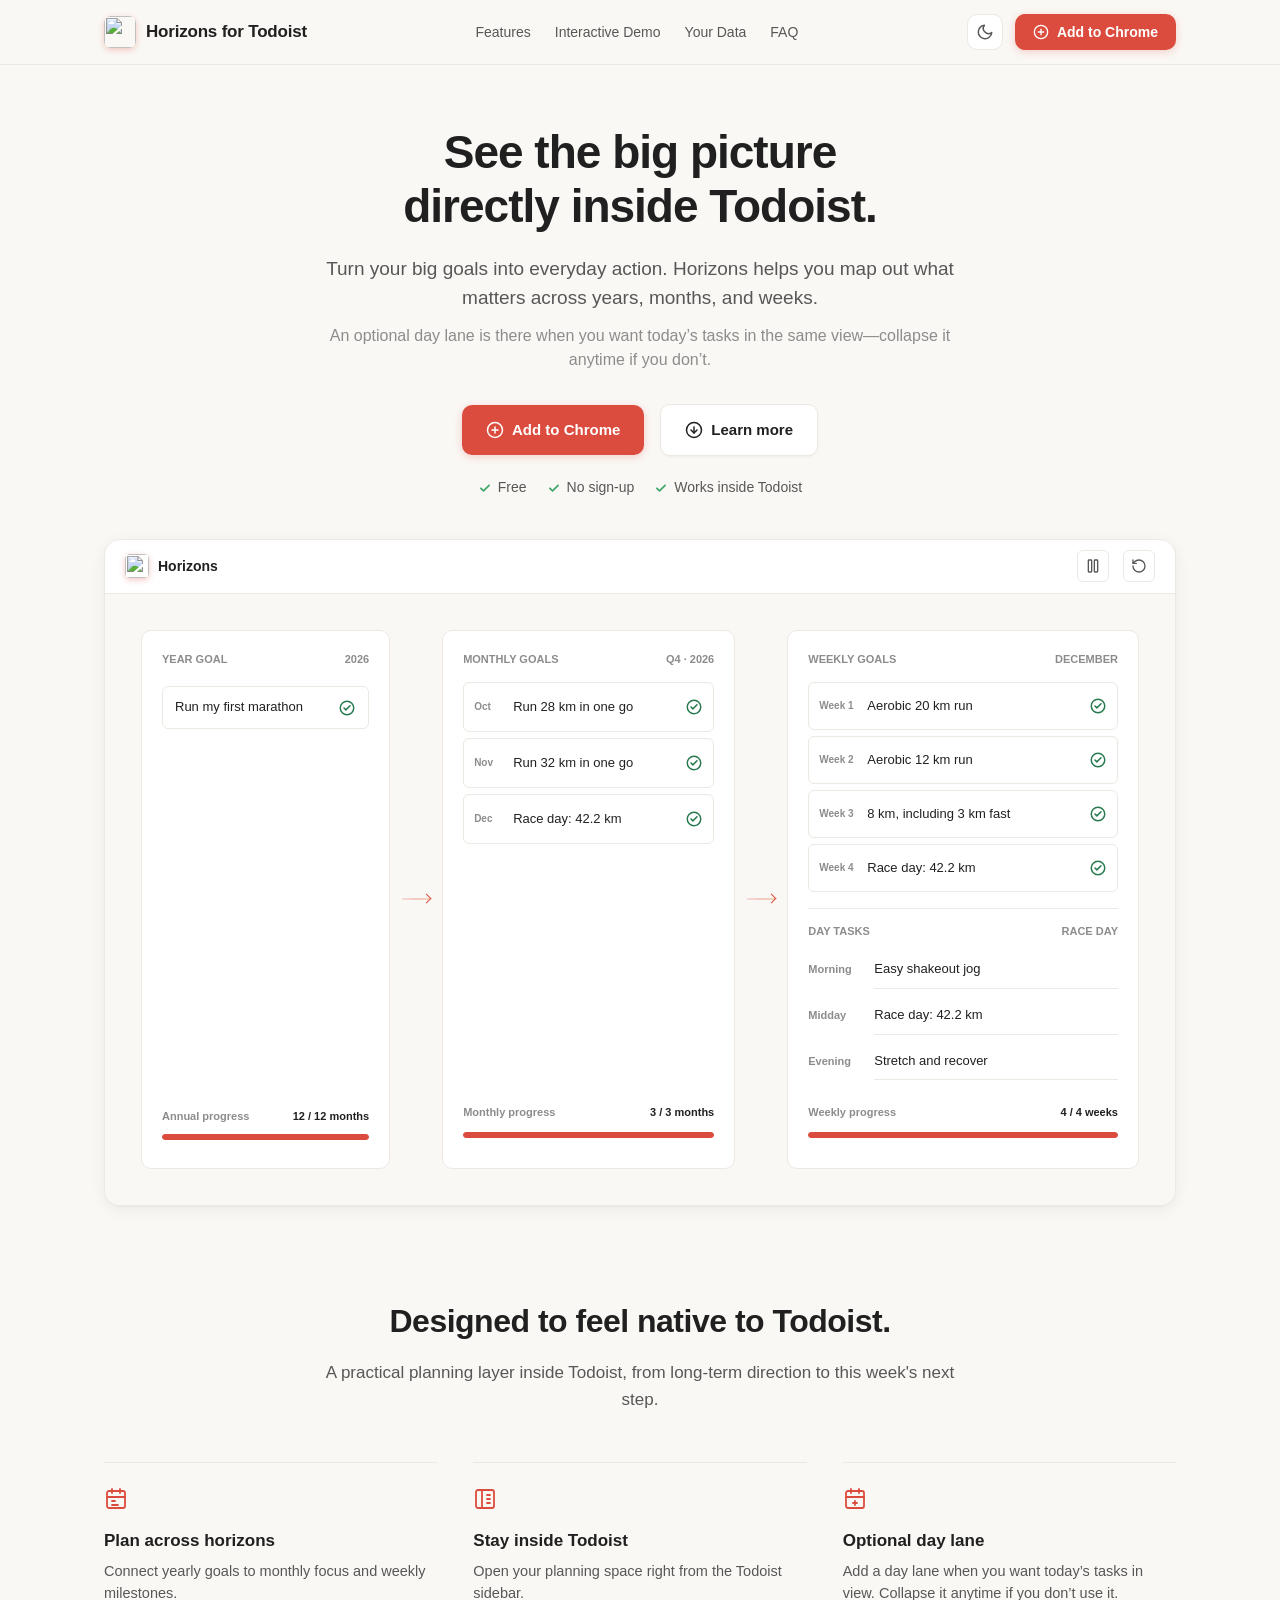
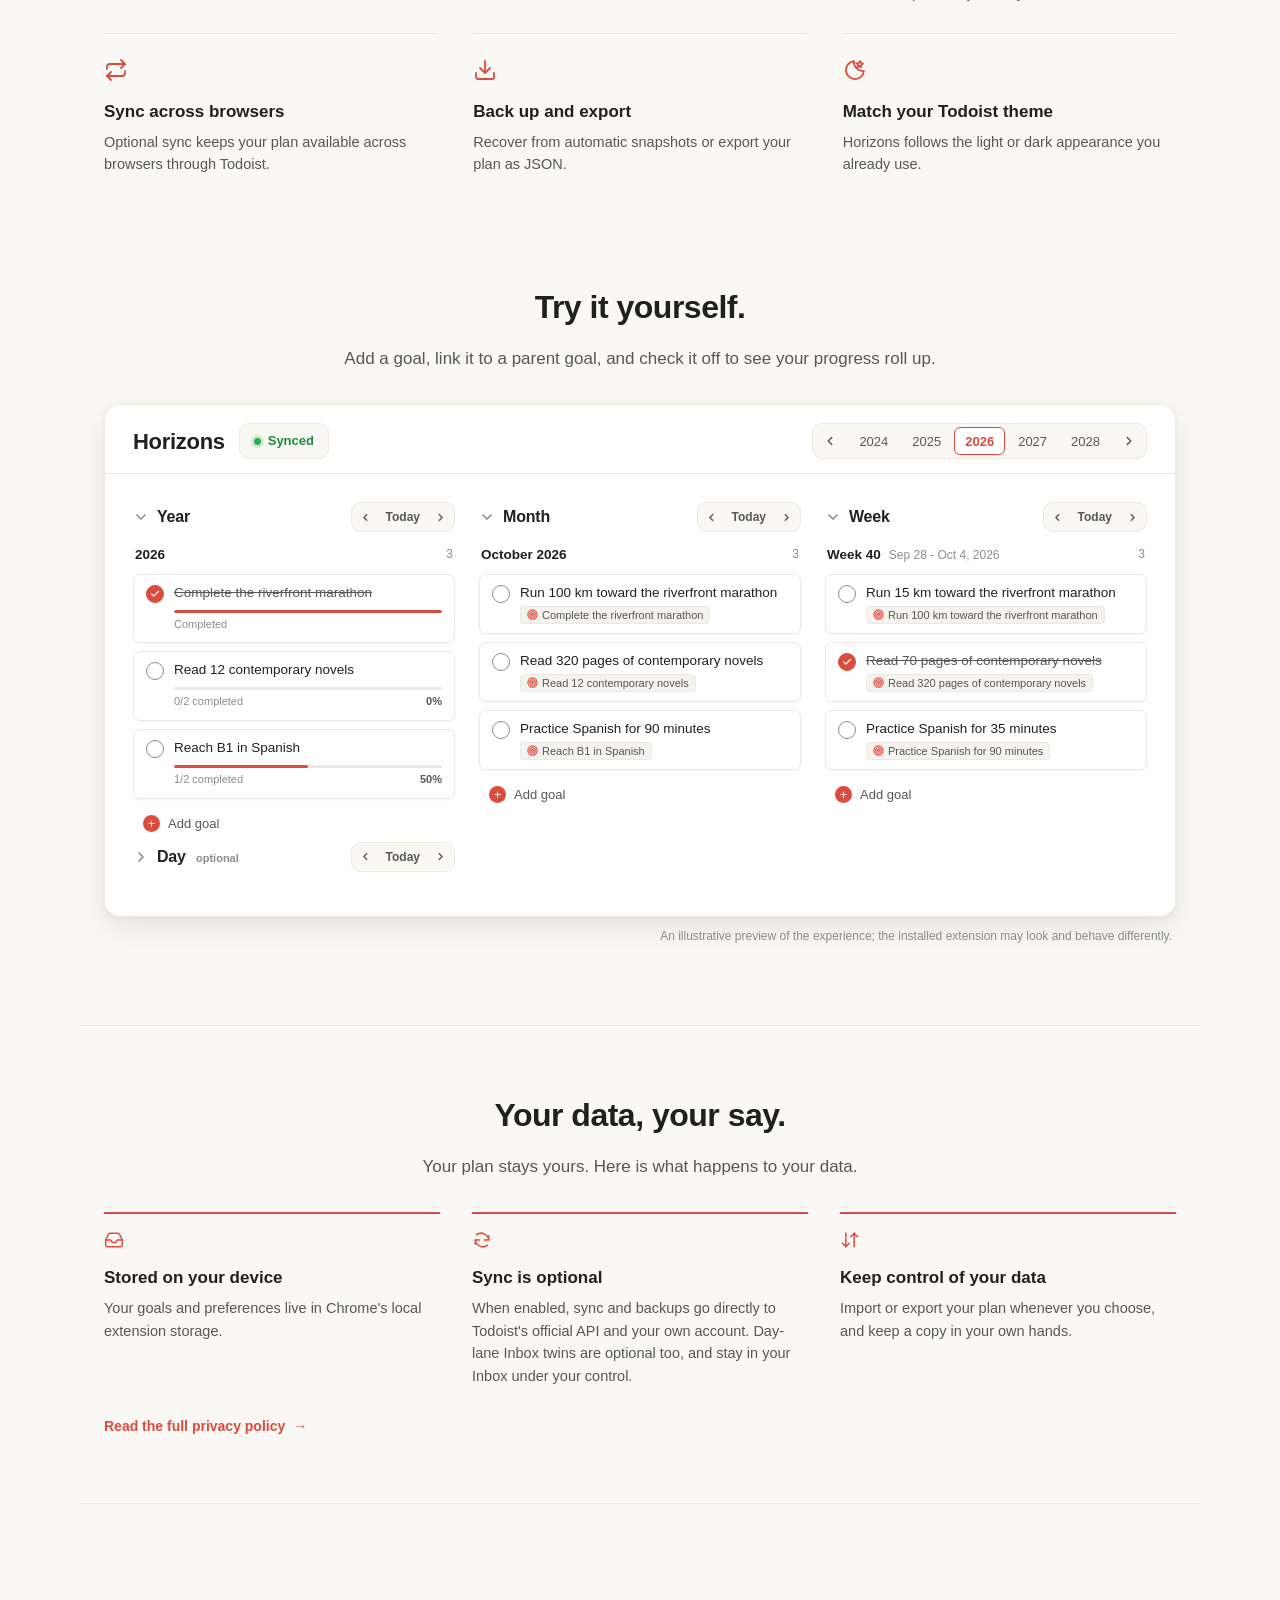
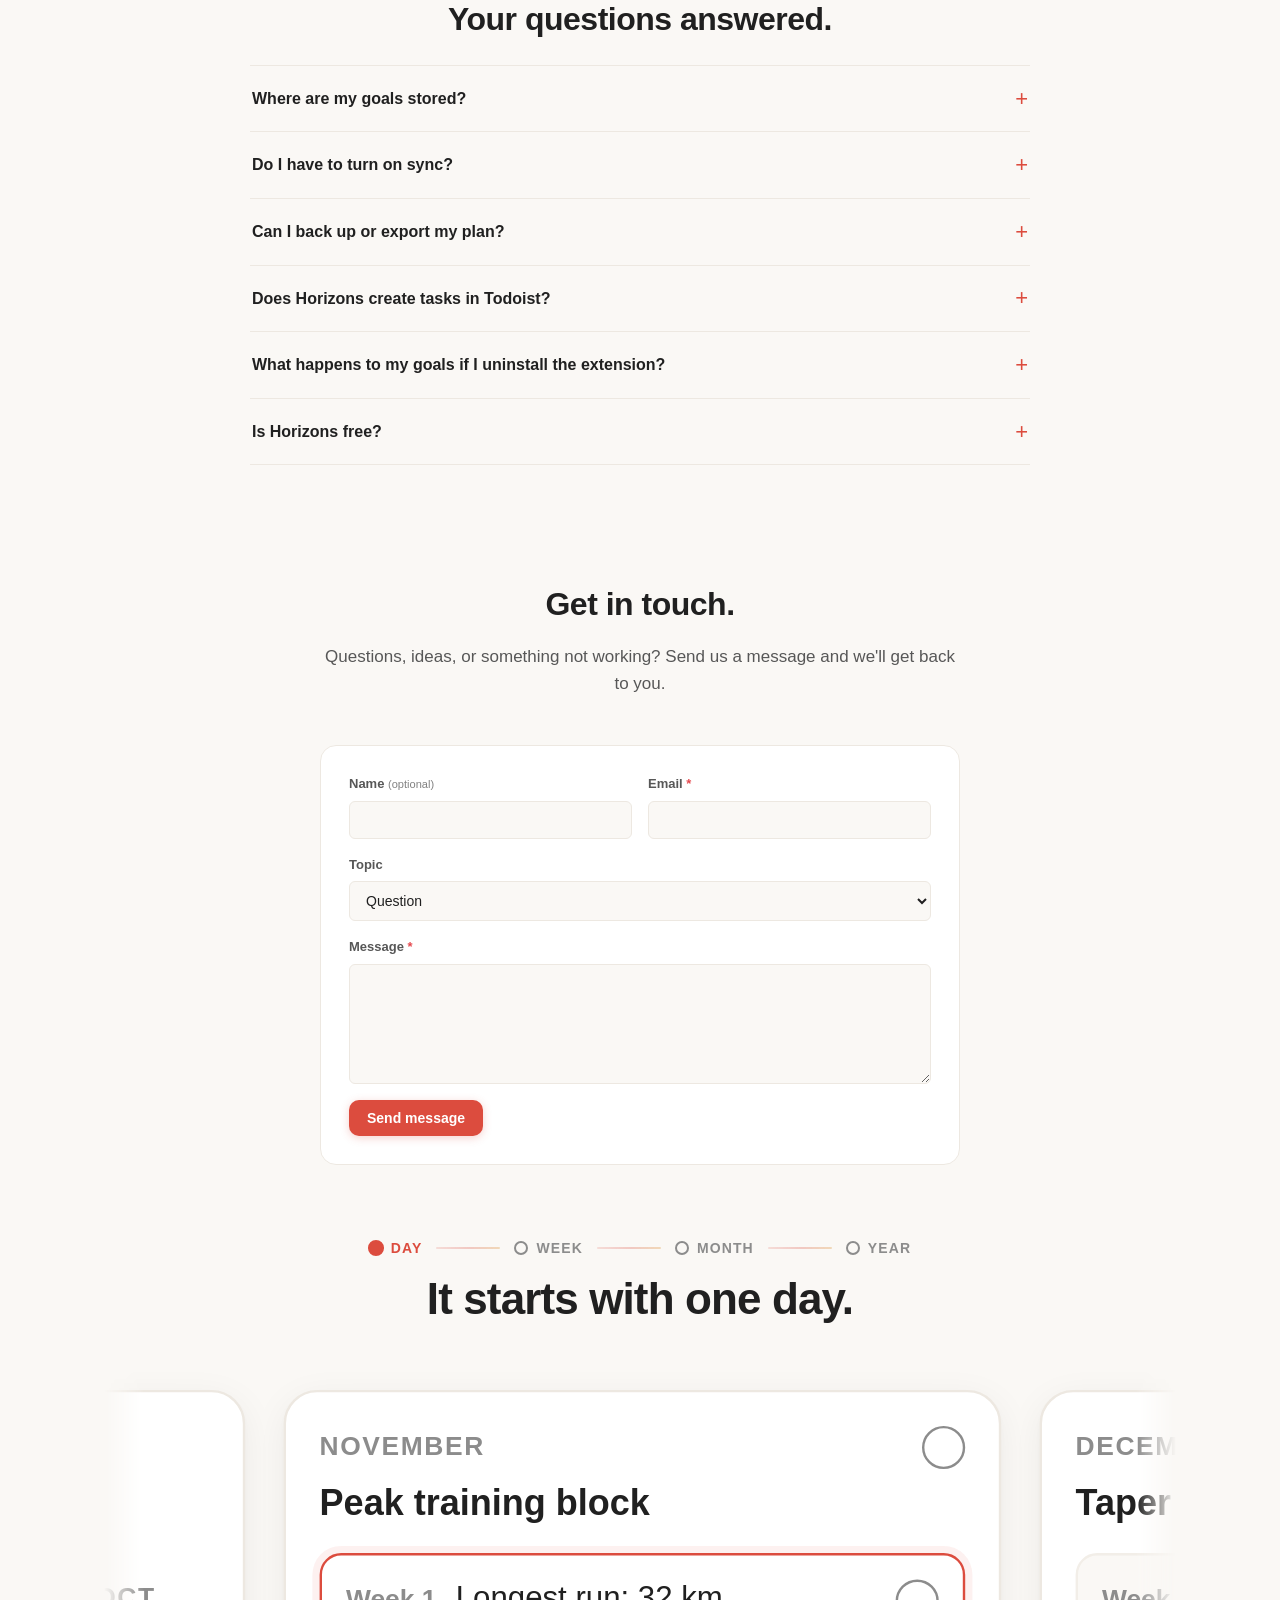
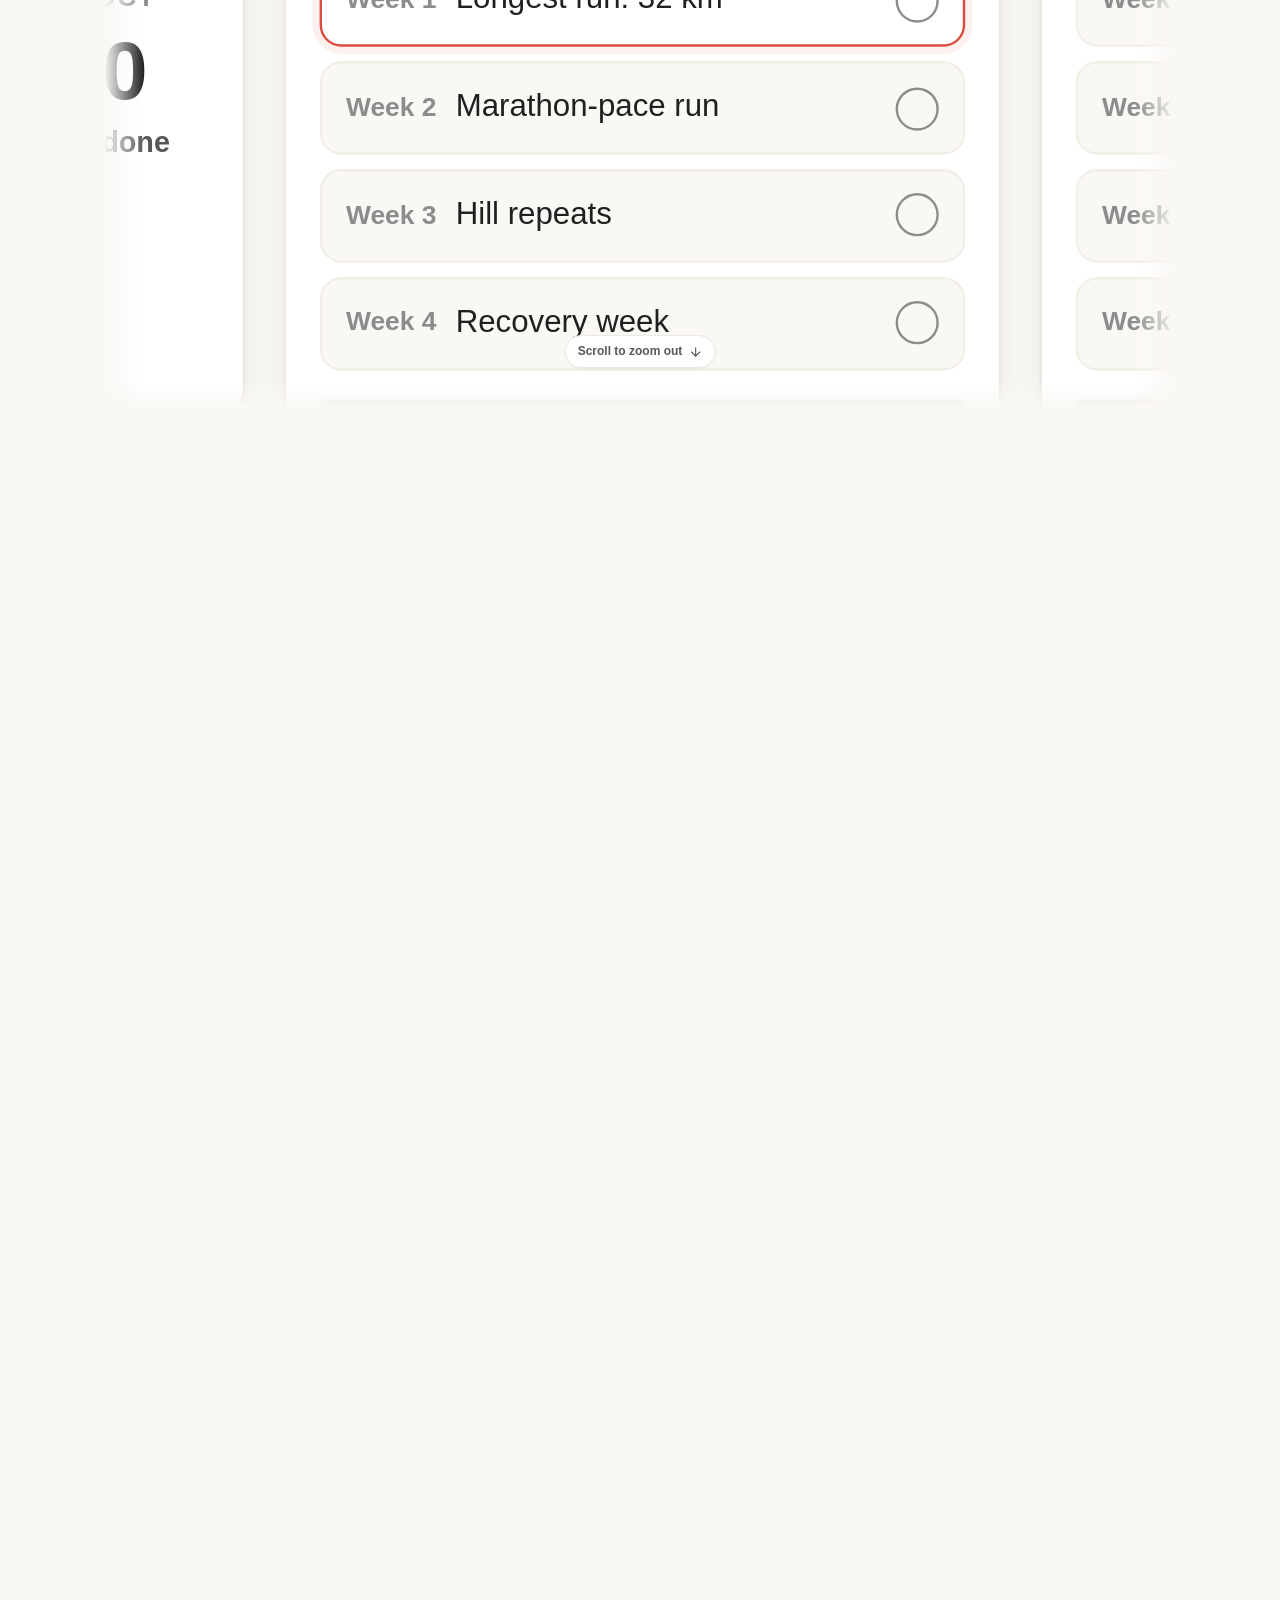
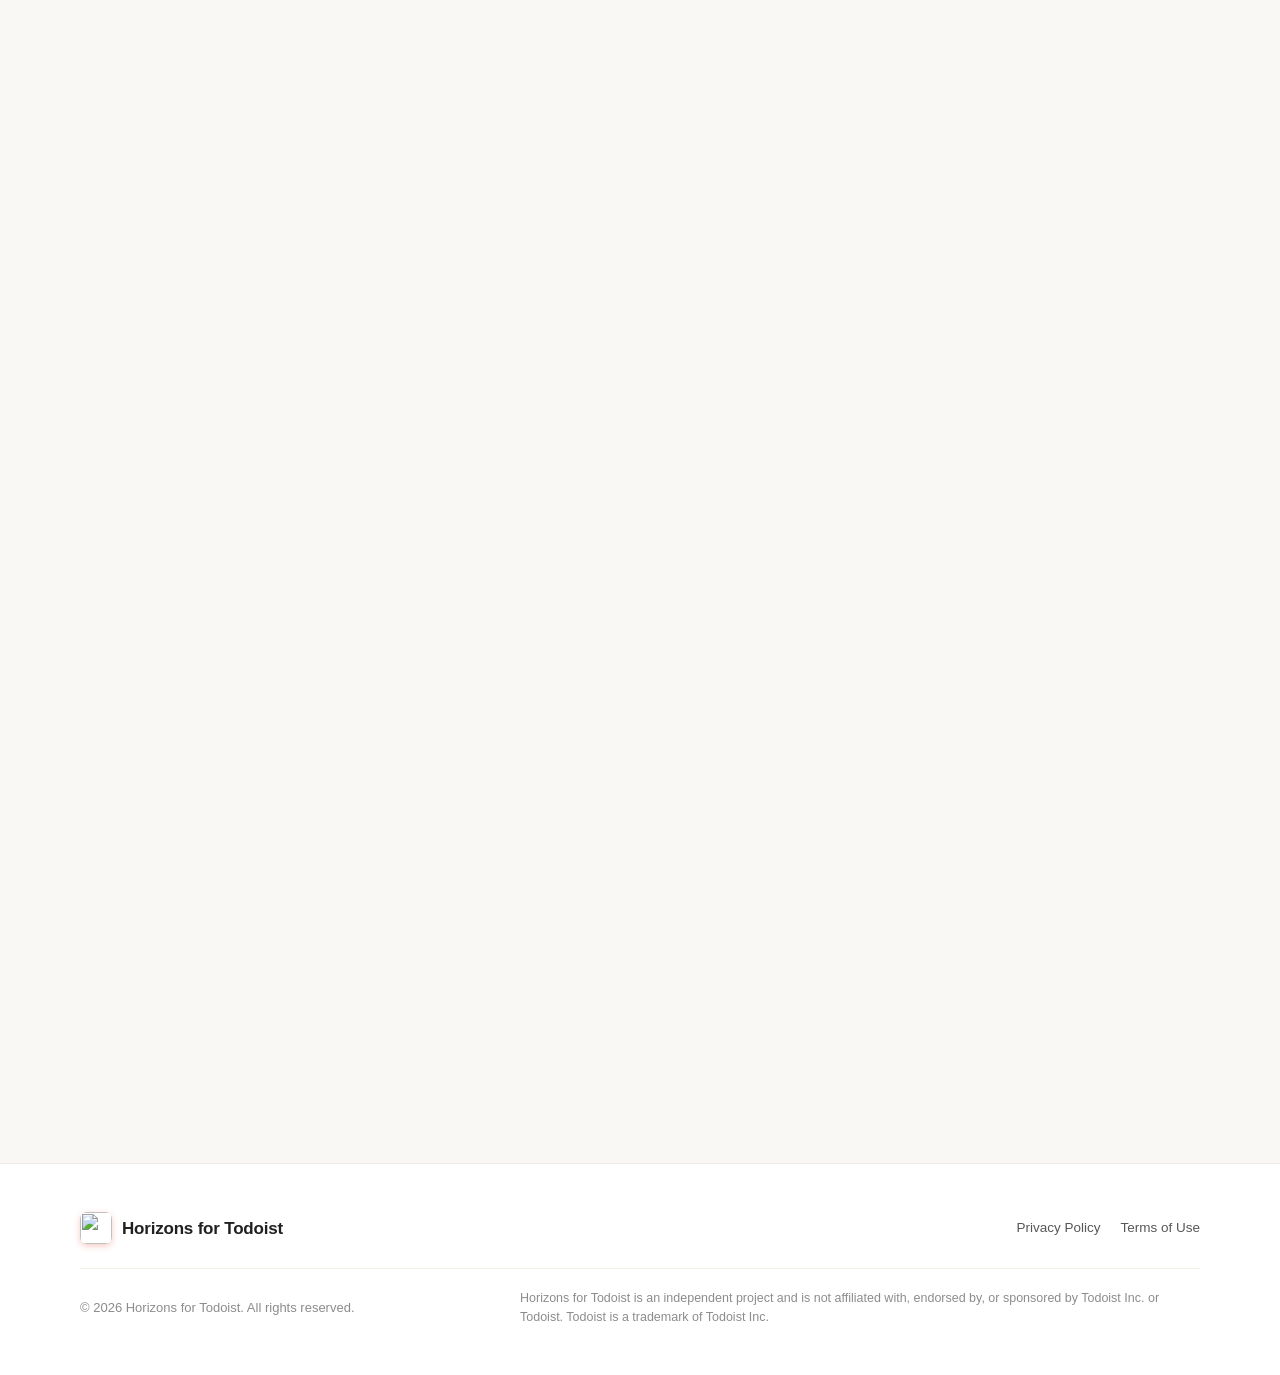
==== commit 98a7caca: "fix: present day lane as optional on the homepage Core pitch stays year/month/week; optional day get" ====
--- a/index.html
+++ b/index.html
@@ -7,8 +7,8 @@
   <meta name="referrer" content="strict-origin-when-cross-origin">
   <script src="analytics.js?v=20261013-a" defer></script>
   <title>Horizons for Todoist: Plan Long-Term Goals Directly Inside Todoist</title>
-  <meta name="description" content="Connect your daily tasks to your biggest life goals. Multi-tiered horizon planning (Year, Month, Week, Day) for Todoist. 100% private and free to use.">
-  <link rel="stylesheet" href="style.css?v=20261105-a">
+  <meta name="description" content="Connect your daily tasks to your biggest life goals. Multi-tiered horizon planning (Year, Month, Week) for Todoist, with an optional day lane. 100% private and free to use.">
+  <link rel="stylesheet" href="style.css?v=20261105-b">
   <link rel="icon" type="image/svg+xml" href="assets/icon/icon.svg">
   <link rel="icon" type="image/png" sizes="32x32" href="assets/icon/32.png">
   <link rel="apple-touch-icon" href="assets/icon/128.png">
@@ -65,7 +65,10 @@
       <h1>See the big picture<br>directly inside Todoist.</h1>
 
       <p class="lead">
-        Turn your big goals into everyday action. Horizons helps you map out what matters across years, months, weeks, and days.
+        Turn your big goals into everyday action. Horizons helps you map out what matters across years, months, and weeks.
+      </p>
+      <p class="lead lead-secondary">
+        An optional day lane is there when you want today’s tasks in the same view—collapse it anytime if you don’t.
       </p>
 
       <div class="hero-cta">
@@ -231,7 +234,7 @@
     <section class="section-container upgrade-section" id="upgrades" aria-labelledby="upgrades-title">
       <div class="section-header">
         <h2 id="upgrades-title">Designed to feel native to Todoist.</h2>
-        <p>A practical planning layer inside Todoist, from long-term direction to today's next step.</p>
+        <p>A practical planning layer inside Todoist, from long-term direction to this week's next step.</p>
       </div>
 
       <div class="upgrade-grid">
@@ -241,7 +244,7 @@
             <path d="M16 2v4M8 2v4M3 10h18M8 14h3M8 18h6"></path>
           </svg>
           <h3>Plan across horizons</h3>
-          <p>Connect yearly goals to monthly focus, weekly milestones, and day-lane tasks.</p>
+          <p>Connect yearly goals to monthly focus and weekly milestones.</p>
         </article>
 
         <article class="upgrade-item scroll-reveal">
@@ -258,8 +261,8 @@
             <rect x="3" y="4" width="18" height="17" rx="2"></rect>
             <path d="M16 2v4M8 2v4M3 10h18M12 14v4m-2-2h4"></path>
           </svg>
-          <h3>Move through dates</h3>
-          <p>Use the mini-calendar to find the planning window you need.</p>
+          <h3>Optional day lane</h3>
+          <p>Add a day lane when you want today’s tasks in view. Collapse it anytime if you don’t use it.</p>
         </article>
 
         <article class="upgrade-item scroll-reveal">
@@ -269,7 +272,7 @@
             <path d="M21 13v2a3 3 0 0 1-3 3H3"></path>
           </svg>
           <h3>Sync across browsers</h3>
-          <p>Optional sync keeps your plan available across browsers. Day-lane items can also appear as Inbox tasks when that setting is on.</p>
+          <p>Optional sync keeps your plan available across browsers through Todoist.</p>
         </article>
 
         <article class="upgrade-item scroll-reveal">
@@ -465,13 +468,13 @@
           </section>
 
           <!-- 4. Day Section -->
-          <section class="preview-tier-section scroll-reveal" id="tier-day">
+          <section class="preview-tier-section scroll-reveal is-collapsed" id="tier-day">
             <div class="preview-section-header">
-              <div class="preview-section-left" role="button" tabindex="0" aria-expanded="true" aria-controls="content-day" onclick="toggleTierCollapse('day')" onkeydown="handleTierCollapseKey(event, 'day')">
+              <div class="preview-section-left" role="button" tabindex="0" aria-expanded="false" aria-controls="content-day" onclick="toggleTierCollapse('day')" onkeydown="handleTierCollapseKey(event, 'day')">
                 <svg class="tier-chevron" id="chevron-day" width="16" height="16" viewBox="0 0 24 24" fill="none" stroke="currentColor" stroke-width="2.5" stroke-linecap="round" stroke-linejoin="round">
                   <polyline points="6 9 12 15 18 9"></polyline>
                 </svg>
-                <h3 class="preview-section-title">Day</h3>
+                <h3 class="preview-section-title">Day <span class="preview-optional-label">optional</span></h3>
               </div>
               <div class="preview-section-controls">
                 <div class="preview-nav-group">
--- a/style.css
+++ b/style.css
@@ -325,6 +325,13 @@
   line-height: 1.55;
   color: var(--td-text-secondary);
   max-width: 660px;
+  margin: 0 auto 12px;
+}
+
+.hero p.lead.lead-secondary {
+  font-size: 16px;
+  line-height: 1.5;
+  color: var(--td-text-tertiary);
   margin: 0 auto 32px;
 }
 
@@ -574,6 +581,14 @@
   font-weight: 700;
   color: var(--td-text-primary);
   letter-spacing: -0.2px;
+}
+
+.preview-optional-label {
+  margin-left: 6px;
+  font-size: 11px;
+  font-weight: 600;
+  letter-spacing: 0;
+  color: var(--td-text-tertiary);
 }
 
 .tier-chevron {
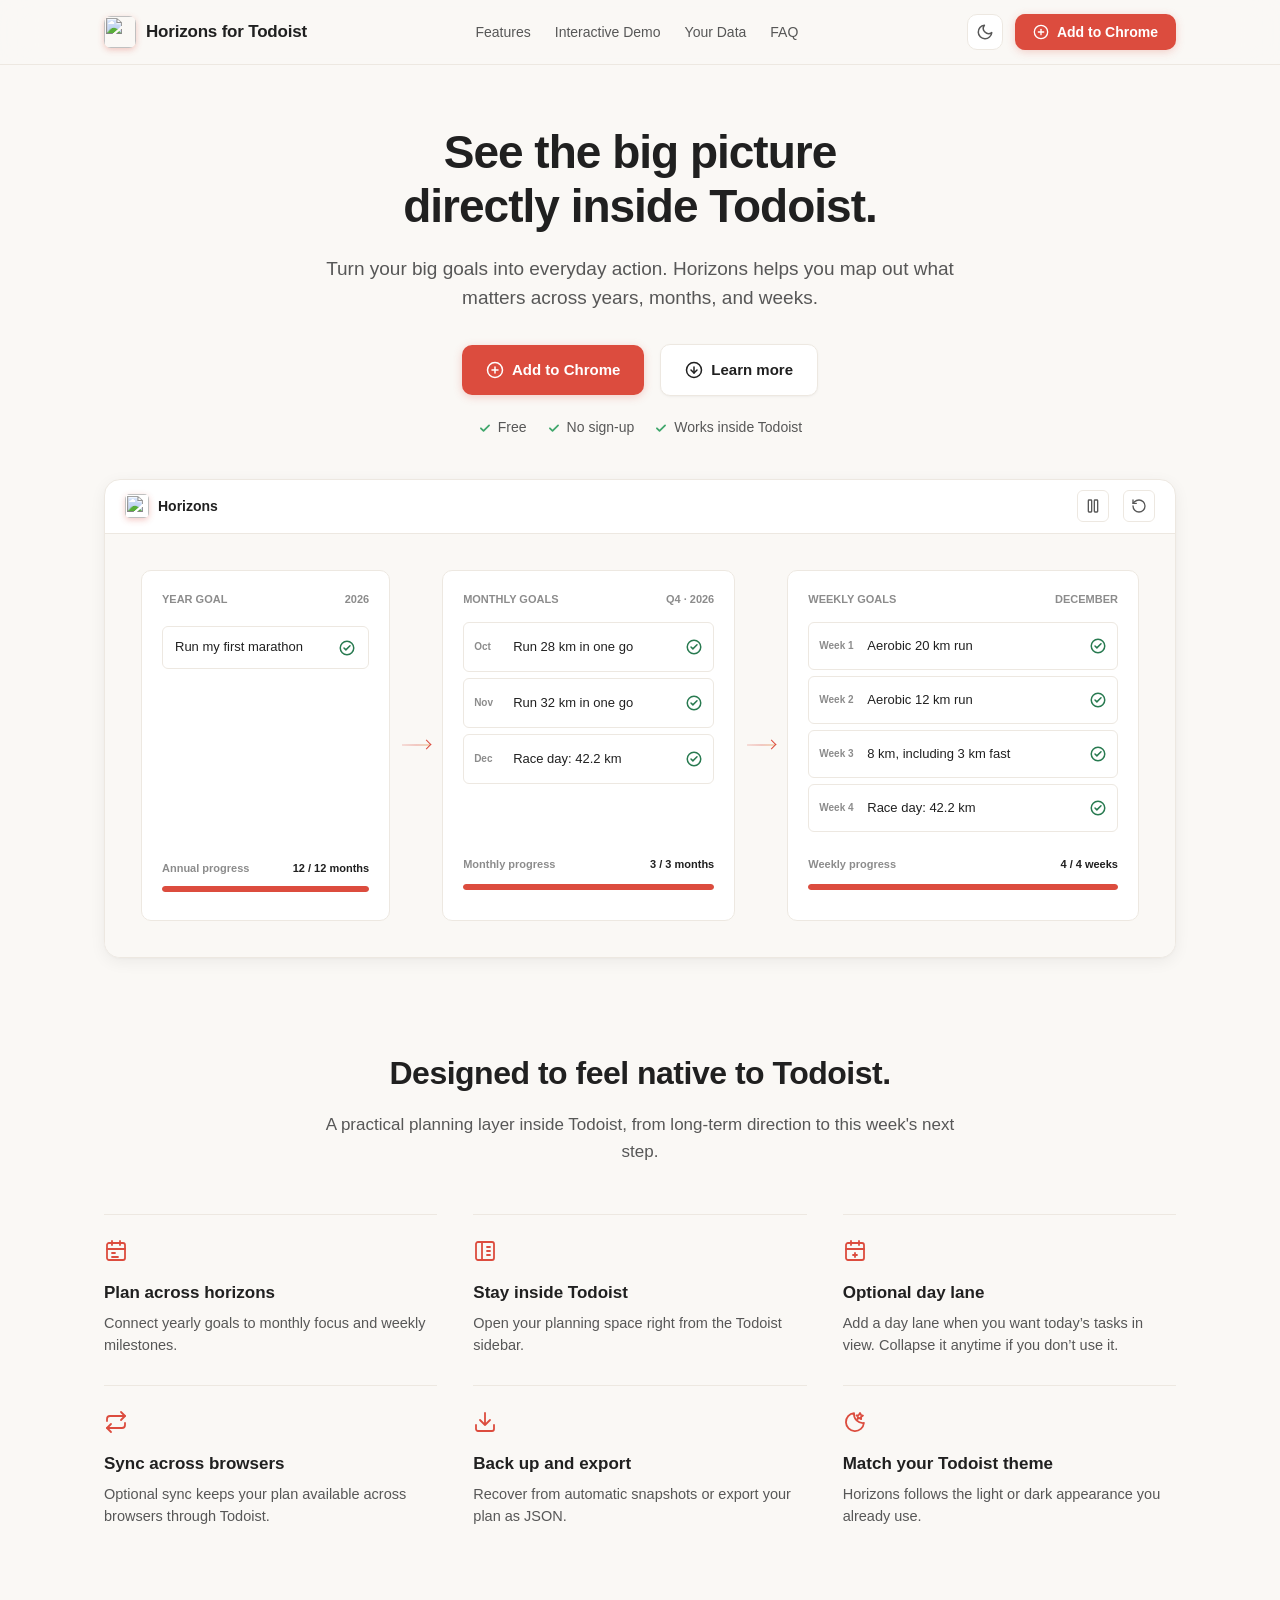
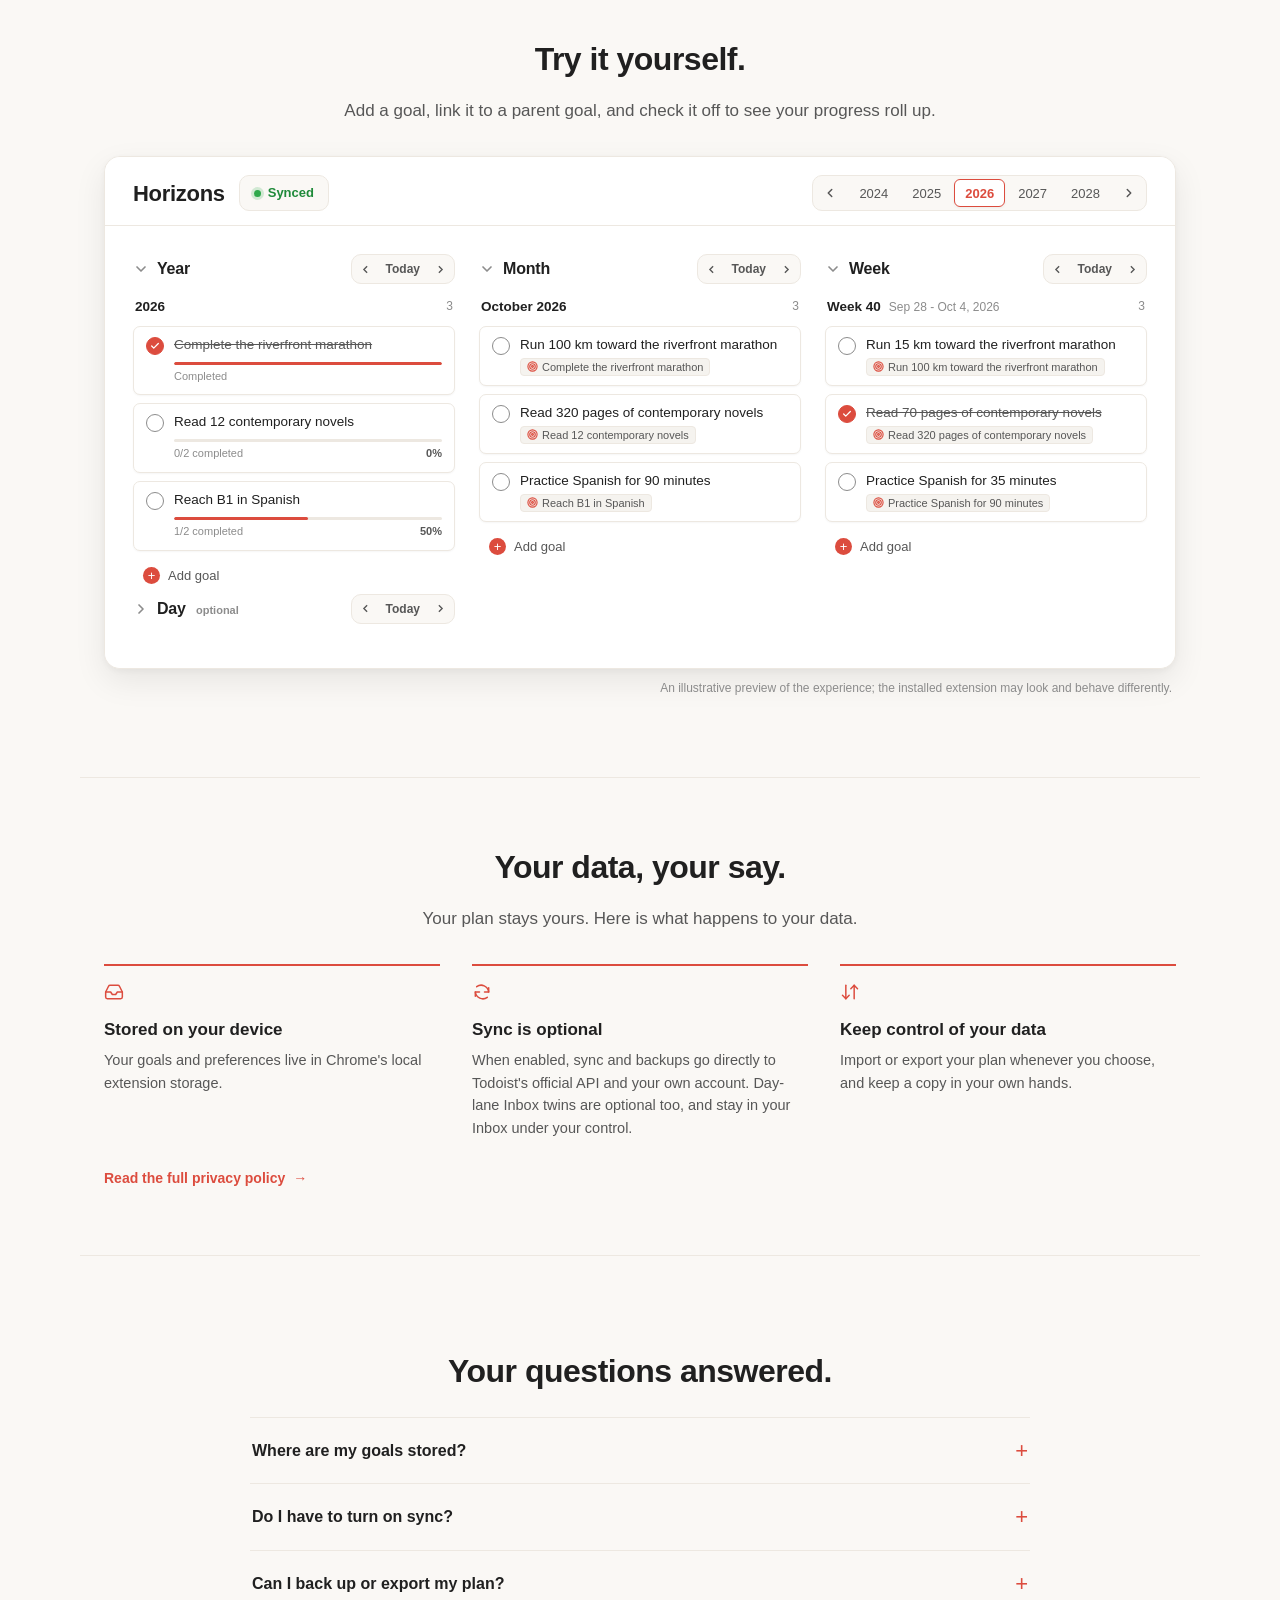
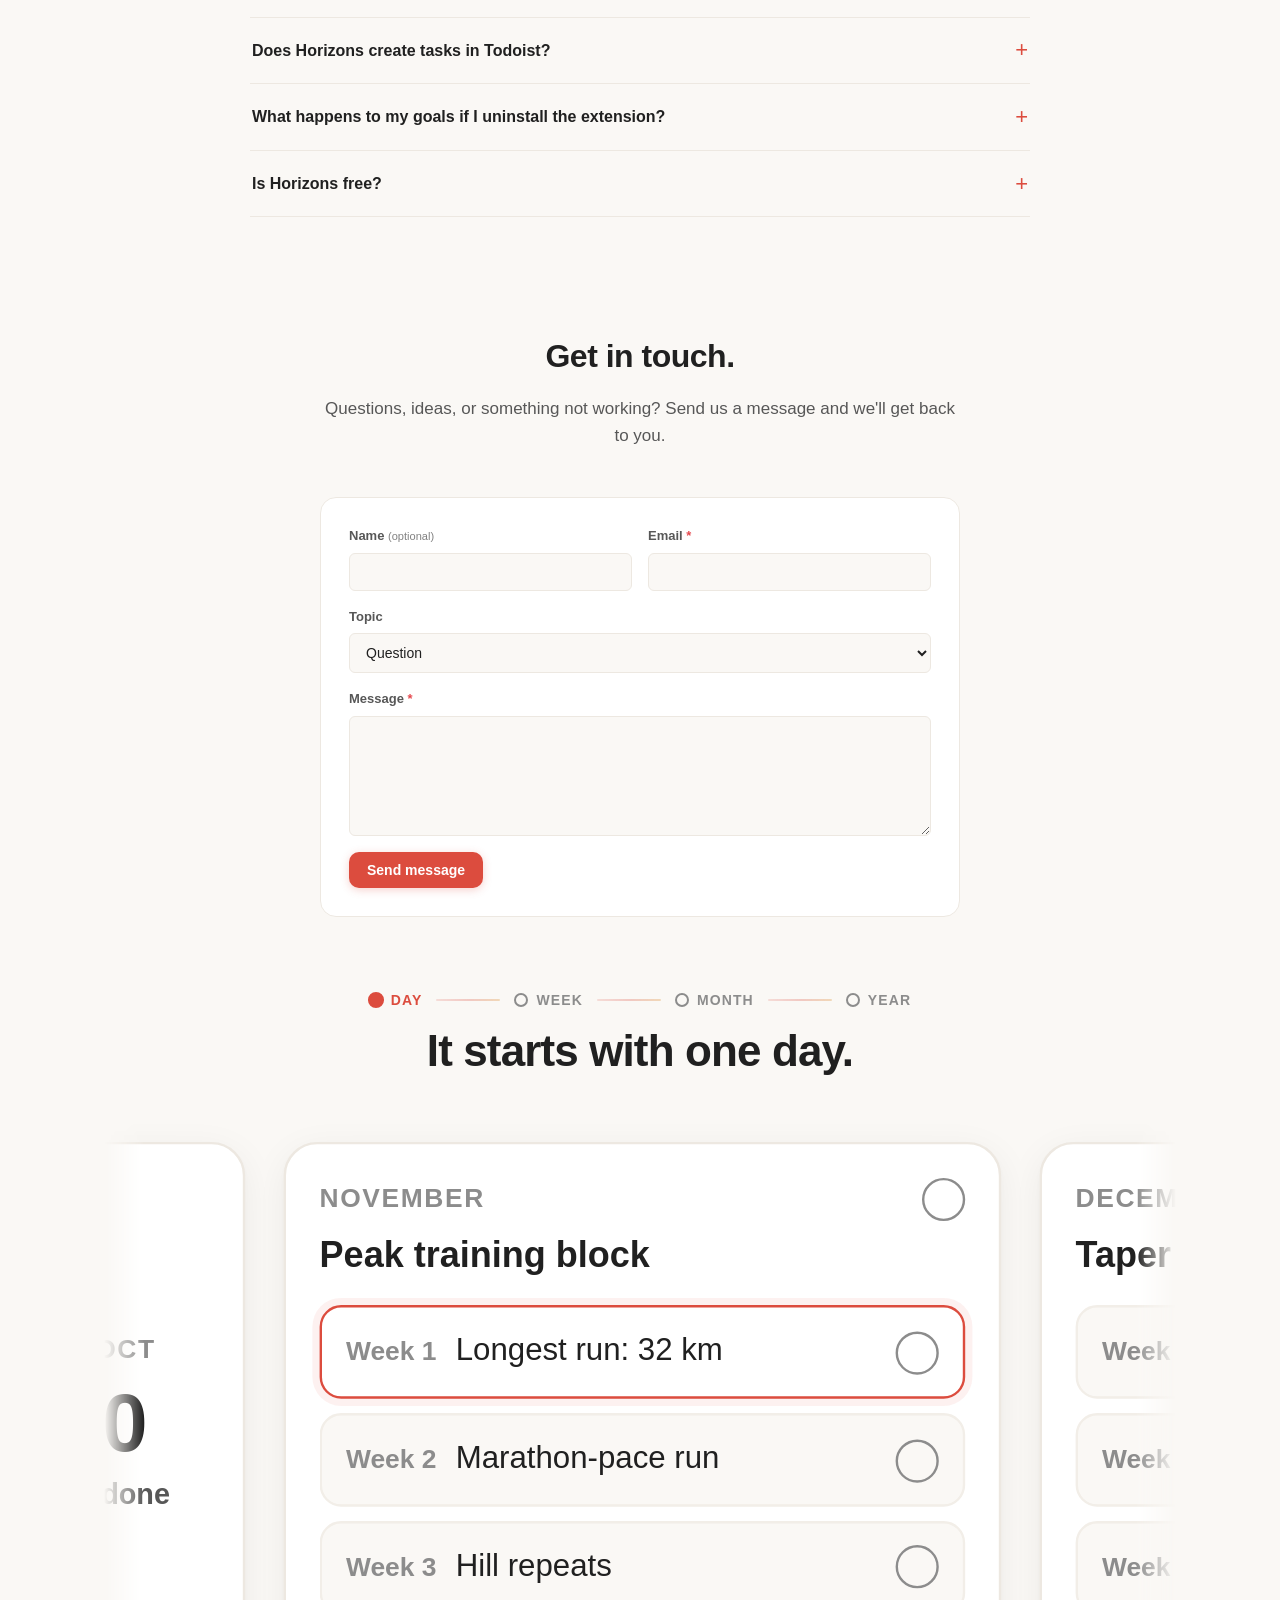
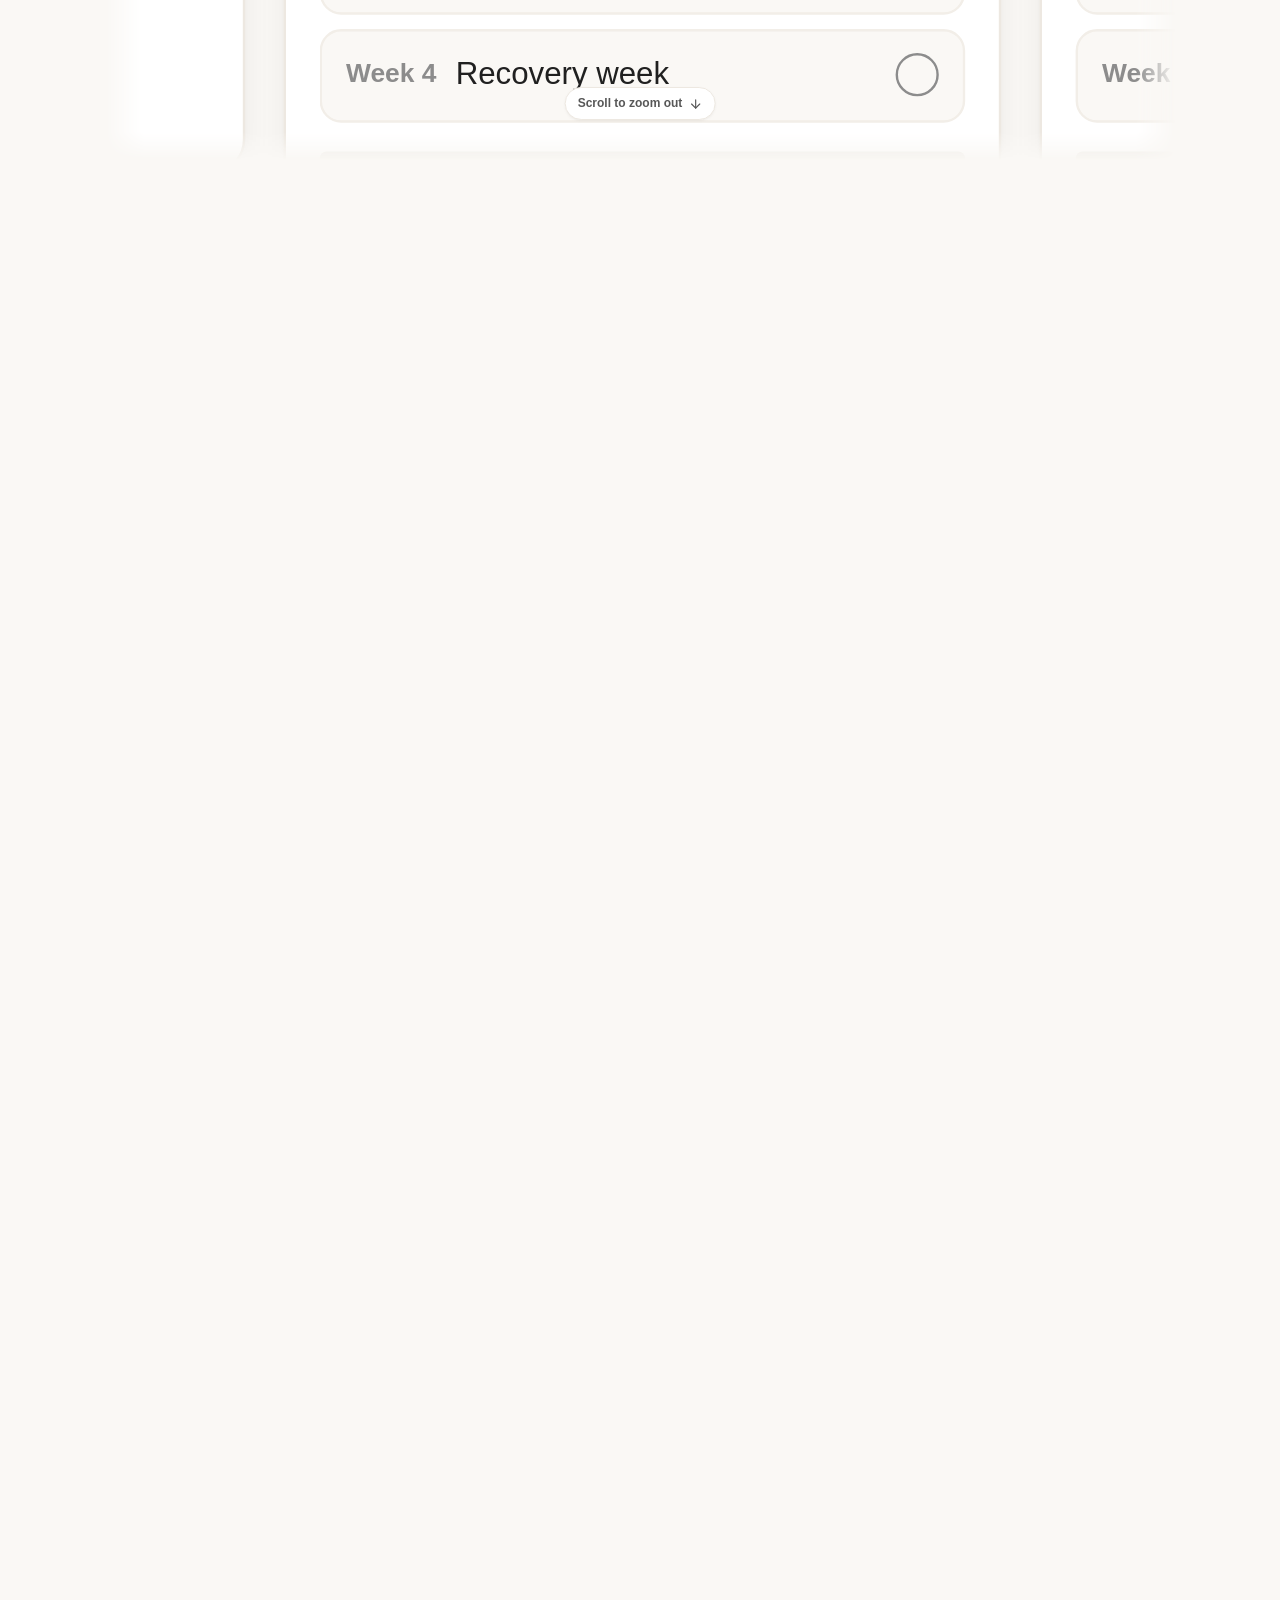
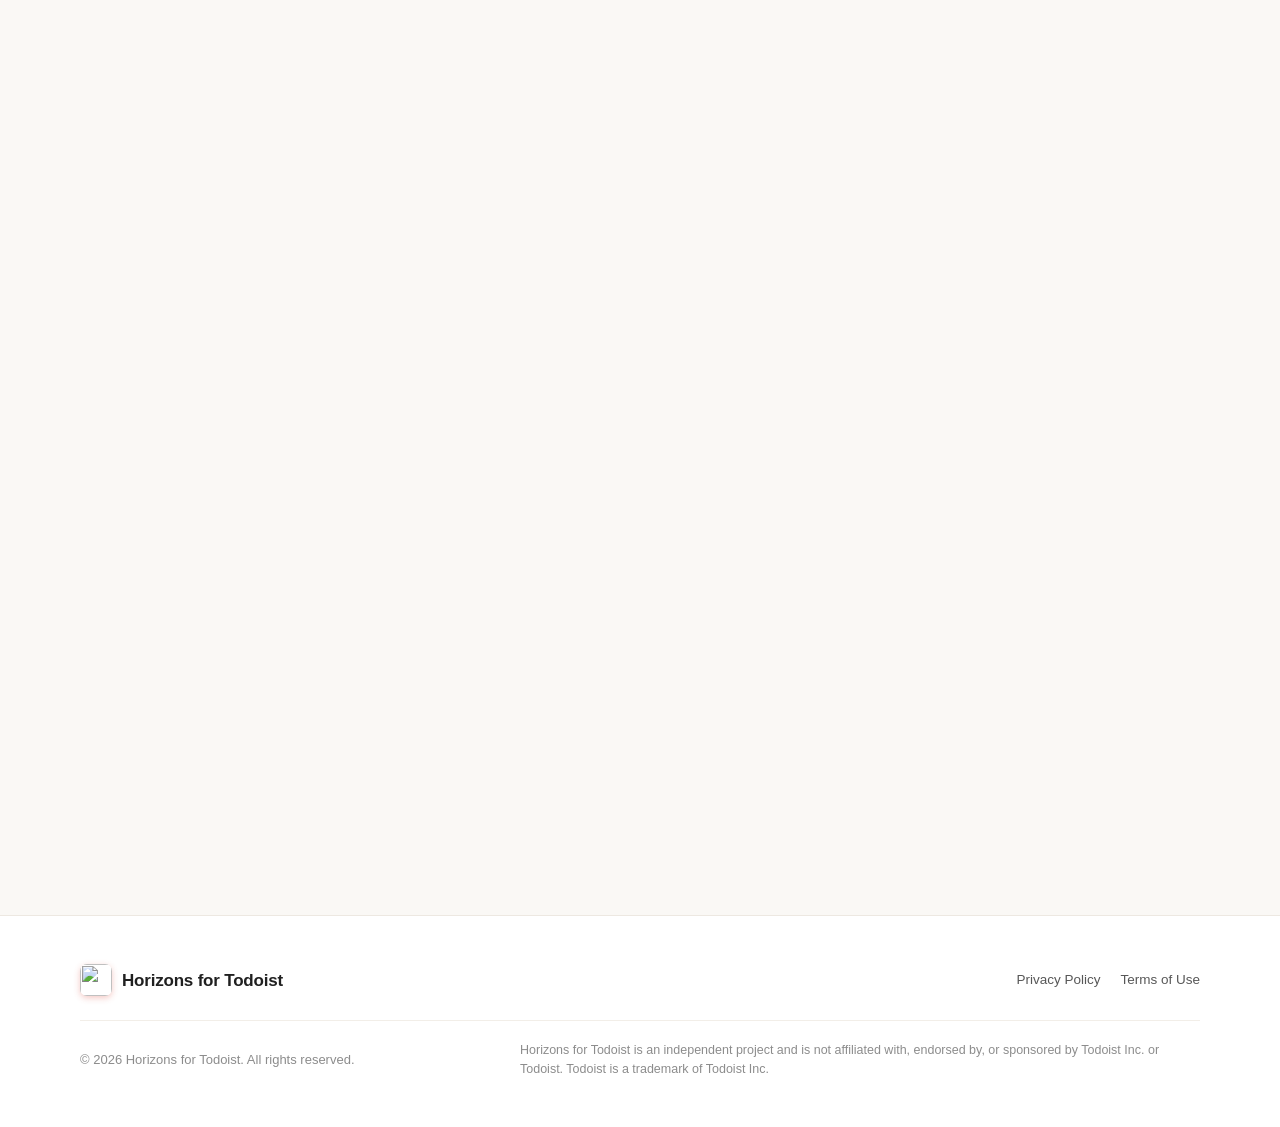
==== commit 061f4f62: "fix: drop hero day line and declutter journey demo Keep the top animation as year/month/week only; o" ====
--- a/index.html
+++ b/index.html
@@ -8,7 +8,7 @@
   <script src="analytics.js?v=20261013-a" defer></script>
   <title>Horizons for Todoist: Plan Long-Term Goals Directly Inside Todoist</title>
   <meta name="description" content="Connect your daily tasks to your biggest life goals. Multi-tiered horizon planning (Year, Month, Week) for Todoist, with an optional day lane. 100% private and free to use.">
-  <link rel="stylesheet" href="style.css?v=20261105-b">
+  <link rel="stylesheet" href="style.css?v=20261105-c">
   <link rel="icon" type="image/svg+xml" href="assets/icon/icon.svg">
   <link rel="icon" type="image/png" sizes="32x32" href="assets/icon/32.png">
   <link rel="apple-touch-icon" href="assets/icon/128.png">
@@ -66,9 +66,6 @@
 
       <p class="lead">
         Turn your big goals into everyday action. Horizons helps you map out what matters across years, months, and weeks.
-      </p>
-      <p class="lead lead-secondary">
-        An optional day lane is there when you want today’s tasks in the same view—collapse it anytime if you don’t.
       </p>
 
       <div class="hero-cta">
@@ -198,29 +195,6 @@
                 <span class="journey-goal-check journey-week-check is-complete"><svg aria-hidden="true" viewBox="0 0 24 24" fill="none" stroke="currentColor" stroke-width="2" stroke-linecap="round" stroke-linejoin="round"><circle cx="12" cy="12" r="9"></circle><path class="journey-check-path" d="m8 12 2.5 2.5L16 9"></path></svg></span>
               </li>
             </ul>
-            <div class="journey-day-panel" aria-label="Day lane">
-              <div class="journey-step-label"><span>Day tasks</span><span>Race day</span></div>
-              <ul class="journey-day-list">
-                <li class="journey-day-item is-complete">
-                  <span class="journey-day-time">Morning</span>
-                  <div class="journey-goal-entry is-saved">
-                    <span class="journey-goal-copy">Easy shakeout jog</span>
-                  </div>
-                </li>
-                <li class="journey-day-item is-complete">
-                  <span class="journey-day-time">Midday</span>
-                  <div class="journey-goal-entry is-saved">
-                    <span class="journey-goal-copy">Race day: 42.2 km</span>
-                  </div>
-                </li>
-                <li class="journey-day-item is-complete">
-                  <span class="journey-day-time">Evening</span>
-                  <div class="journey-goal-entry is-saved">
-                    <span class="journey-goal-copy">Stretch and recover</span>
-                  </div>
-                </li>
-              </ul>
-            </div>
             <div class="journey-week-progress" aria-hidden="true">
               <div class="journey-progress-line"><span>Weekly progress</span><span class="journey-week-count">4 / 4 weeks</span></div>
               <div class="journey-progress-track"><span class="journey-week-fill journey-progress-fill"></span></div>
--- a/style.css
+++ b/style.css
@@ -325,13 +325,6 @@
   line-height: 1.55;
   color: var(--td-text-secondary);
   max-width: 660px;
-  margin: 0 auto 12px;
-}
-
-.hero p.lead.lead-secondary {
-  font-size: 16px;
-  line-height: 1.5;
-  color: var(--td-text-tertiary);
   margin: 0 auto 32px;
 }
 
@@ -1227,34 +1220,6 @@
   width: 100%;
   margin-top: auto;
   padding-top: 24px;
-}
-
-.journey-day-panel {
-  width: 100%;
-  margin-top: 16px;
-  padding-top: 14px;
-  border-top: 1px solid var(--td-border);
-}
-
-.journey-day-list {
-  list-style: none;
-  margin: 10px 0 0;
-  padding: 0;
-  display: grid;
-  gap: 8px;
-}
-
-.journey-day-item {
-  display: grid;
-  grid-template-columns: 58px minmax(0, 1fr);
-  gap: 8px;
-  align-items: center;
-}
-
-.journey-day-time {
-  color: var(--td-text-tertiary);
-  font-size: 11px;
-  font-weight: 650;
 }
 
 .journey-progress-line {
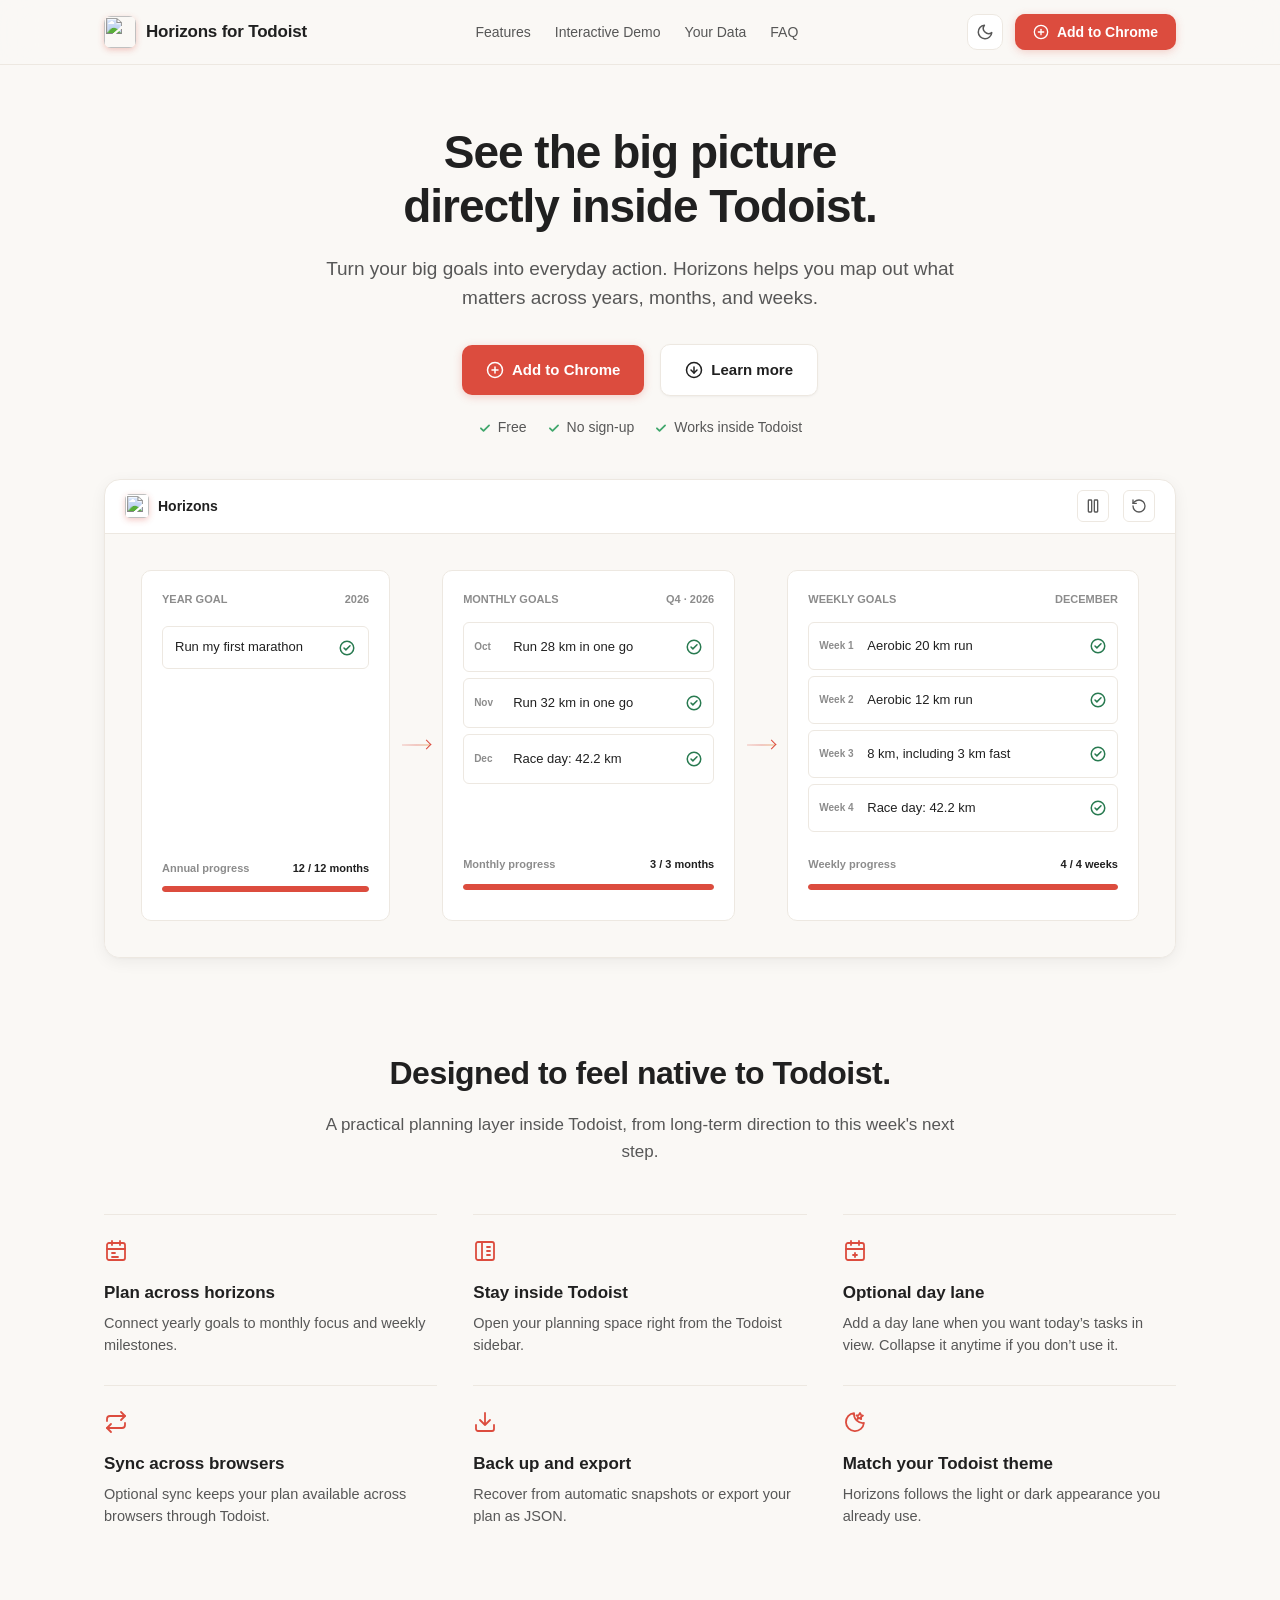
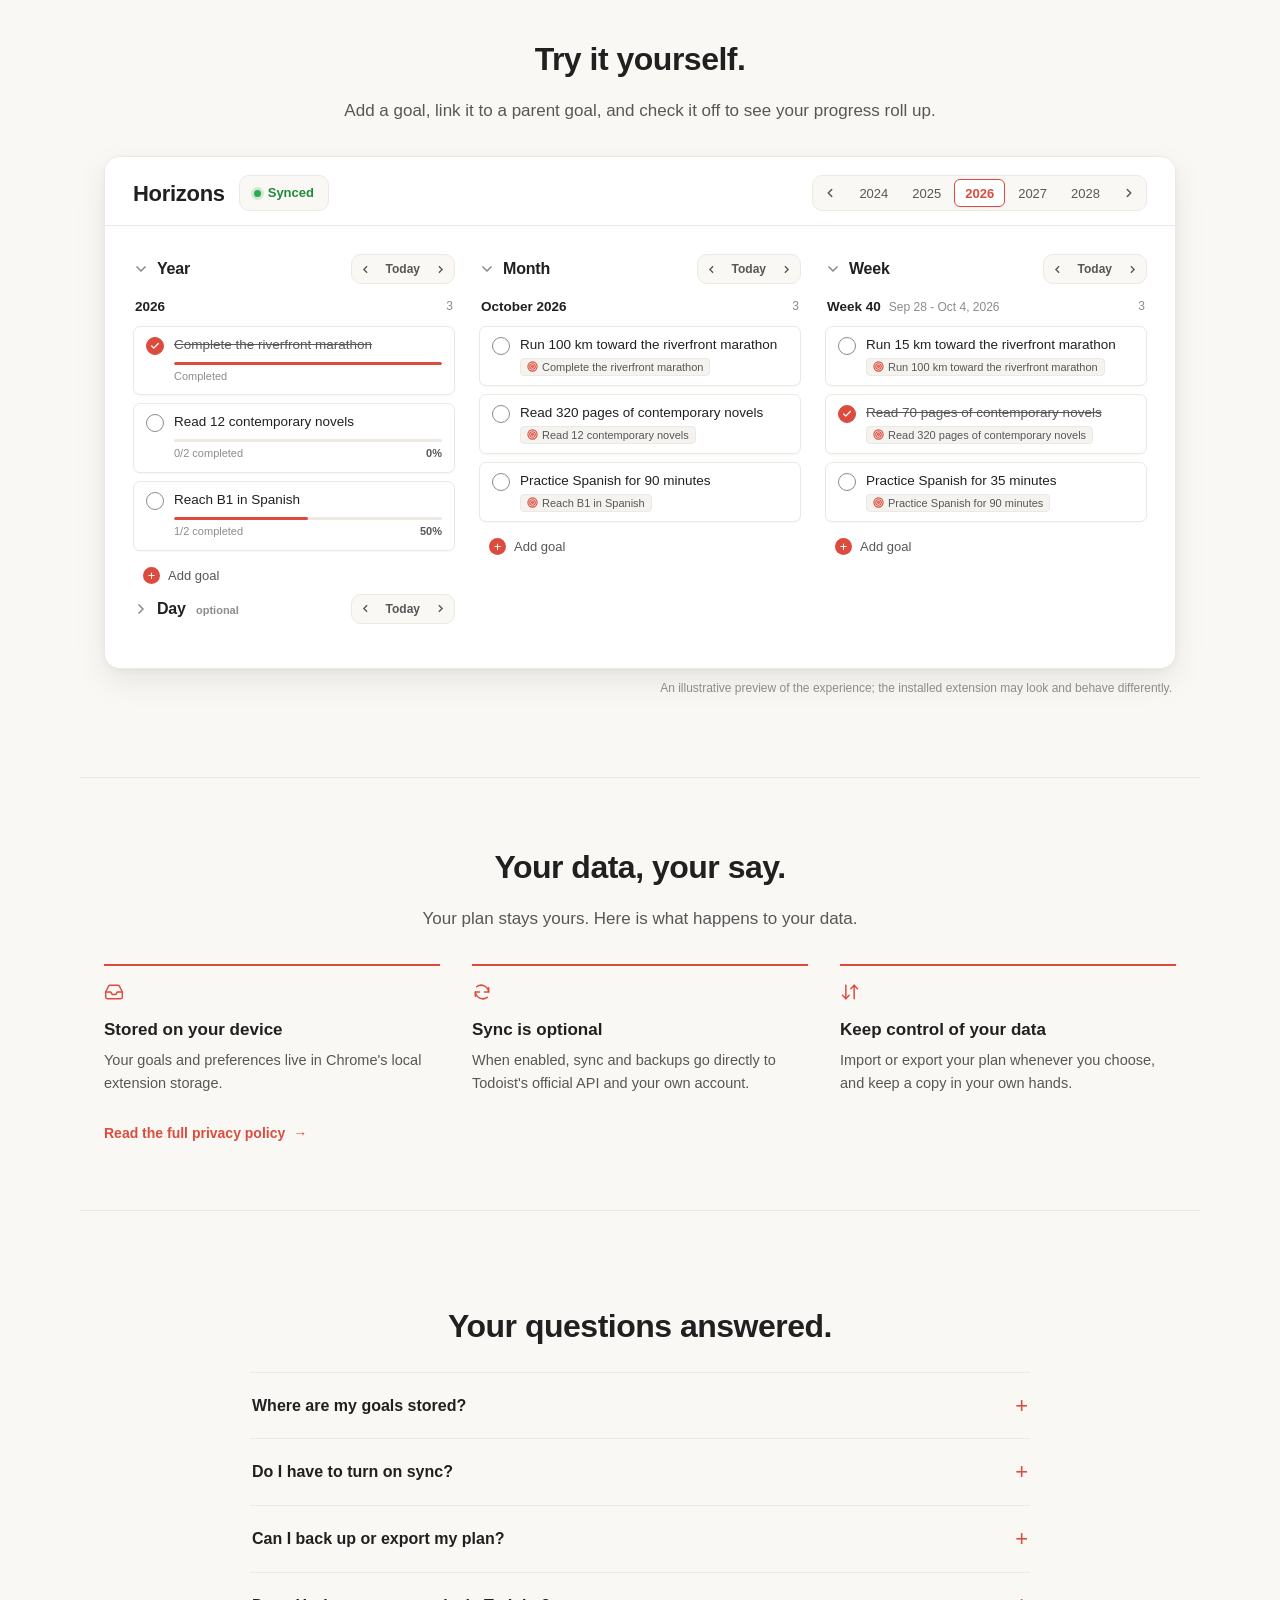
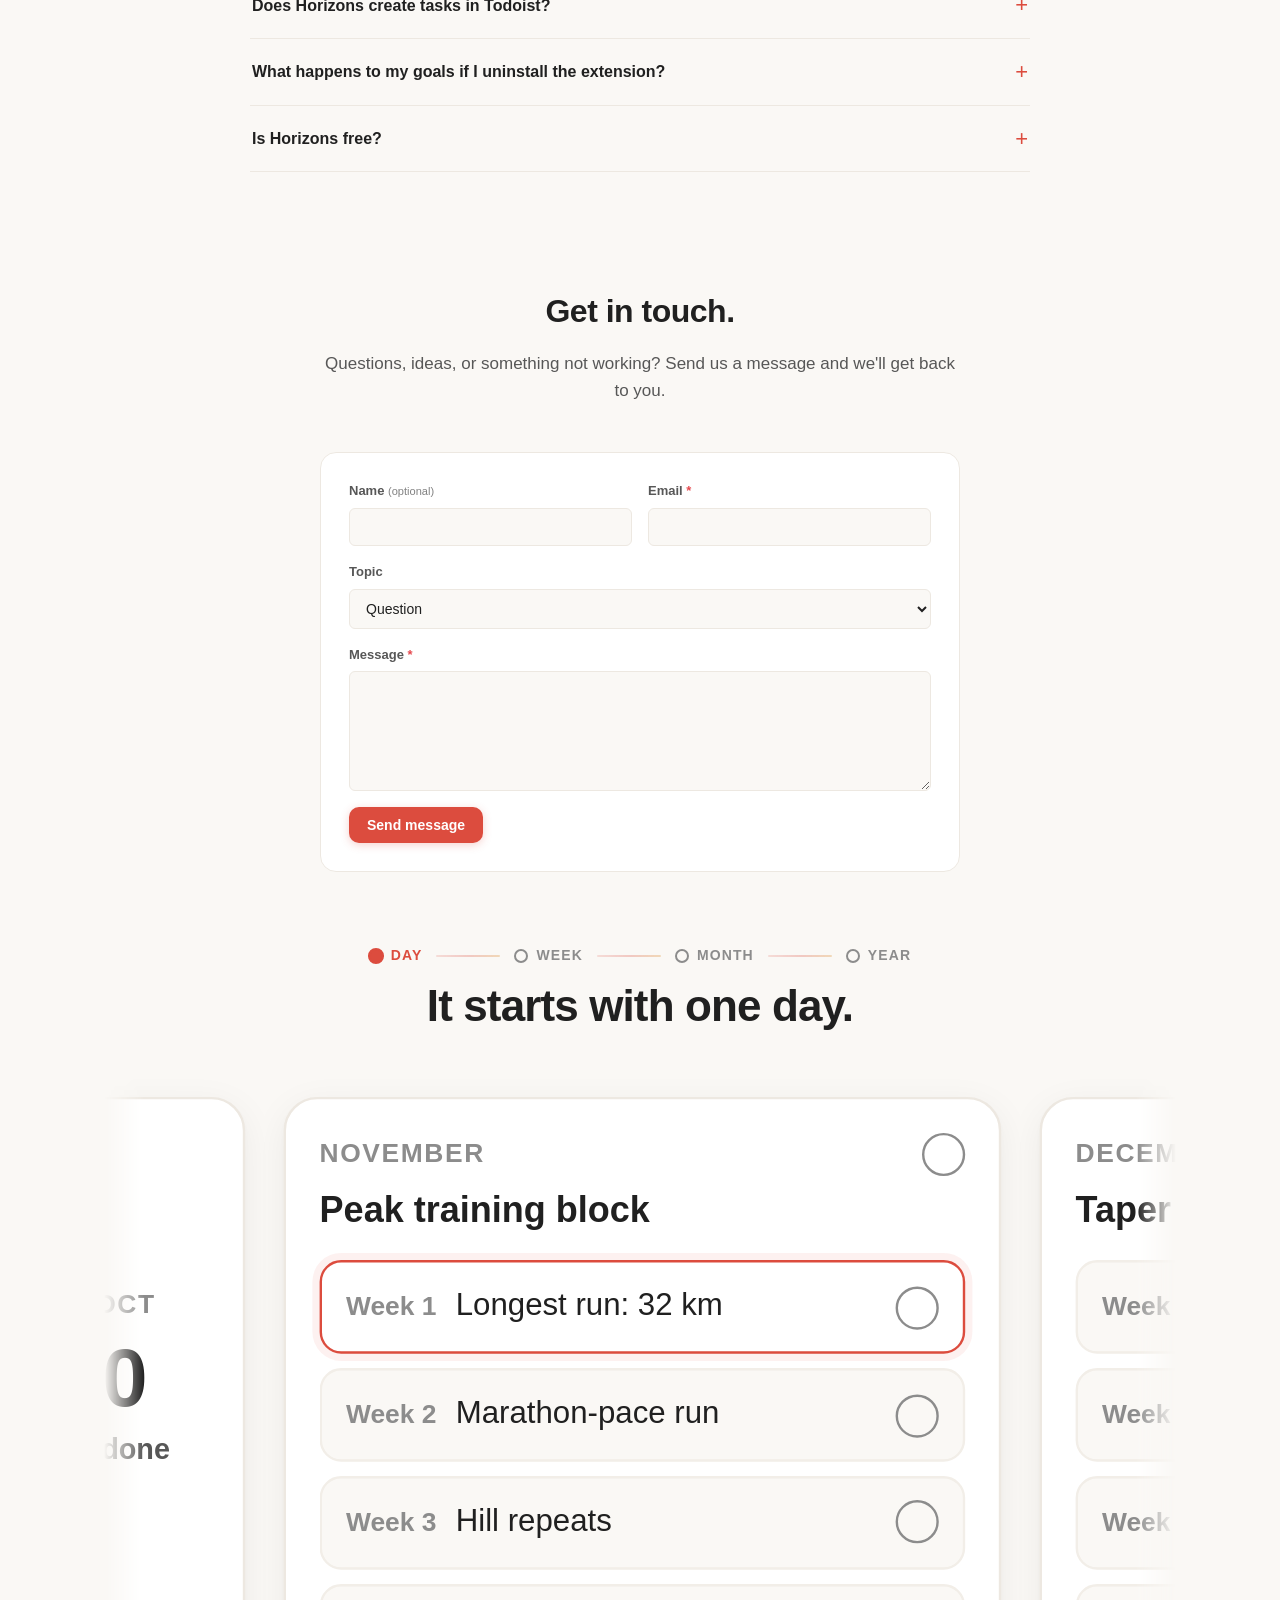
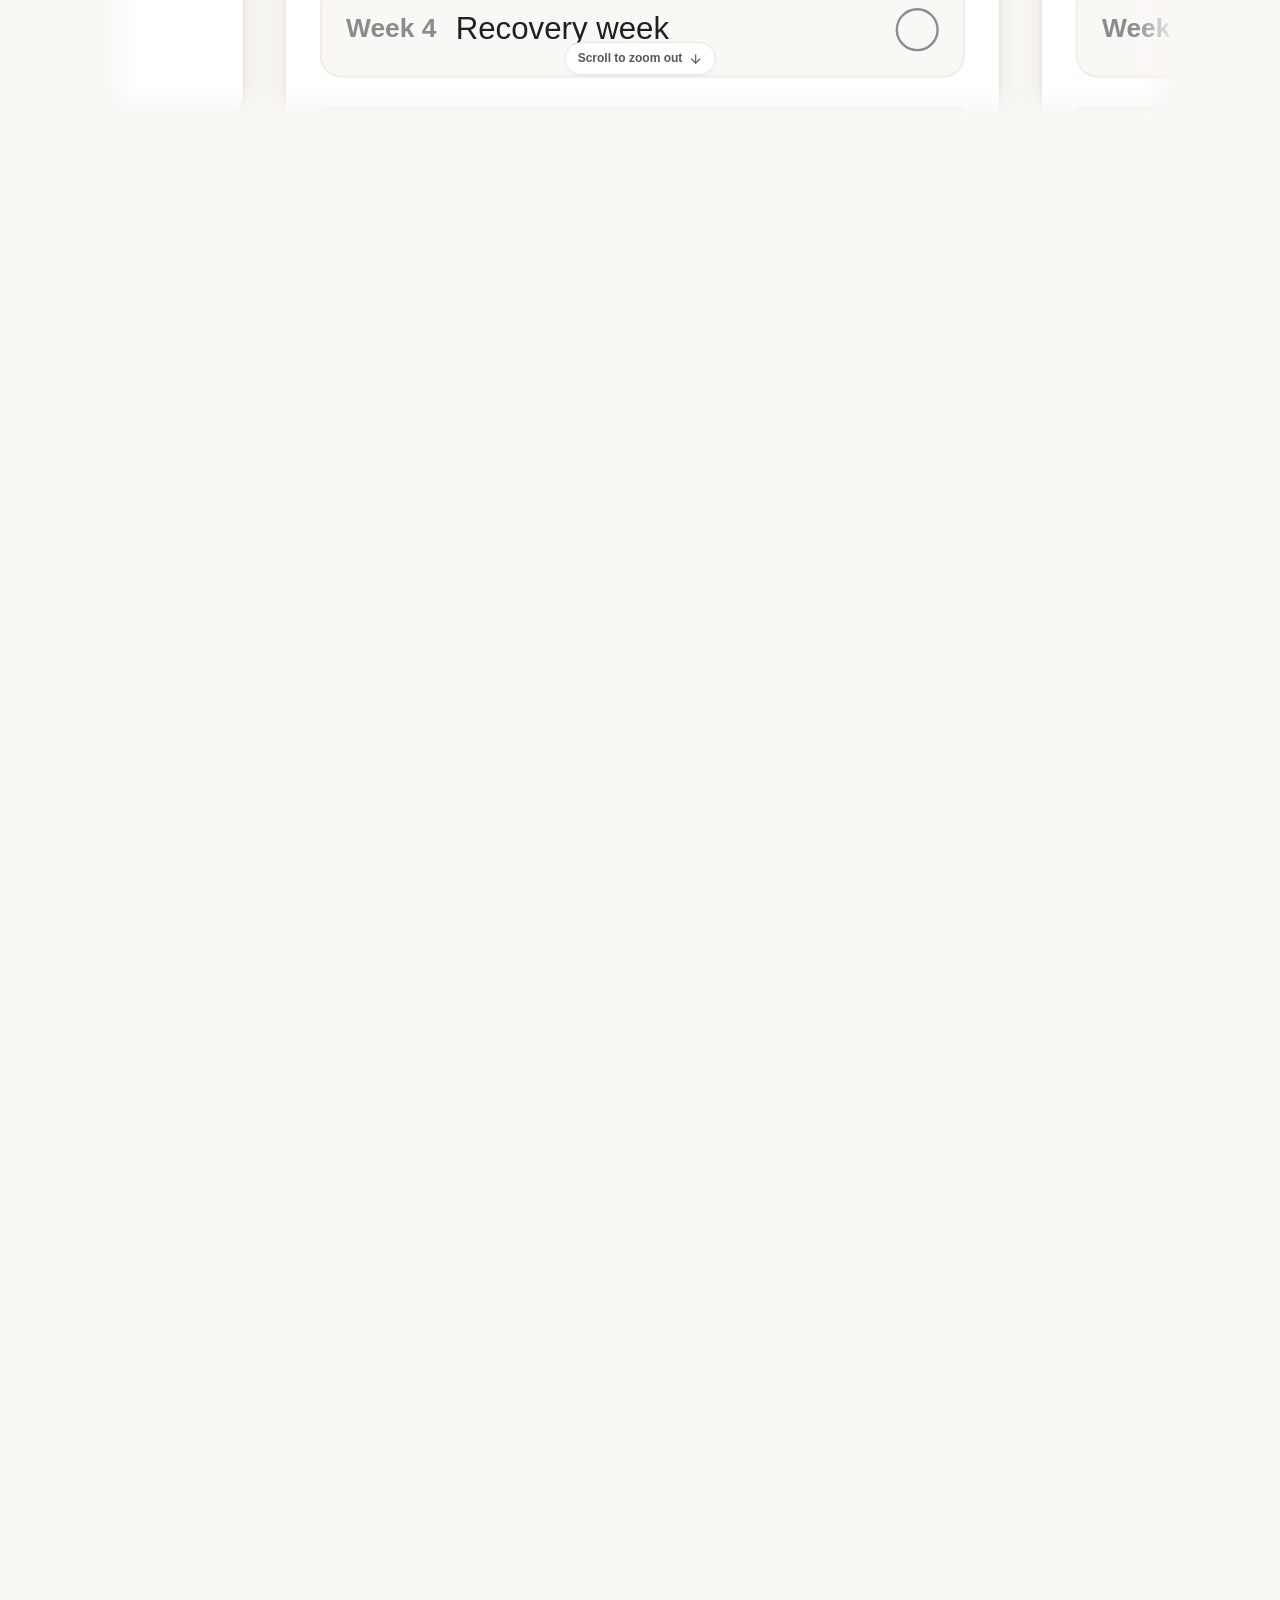
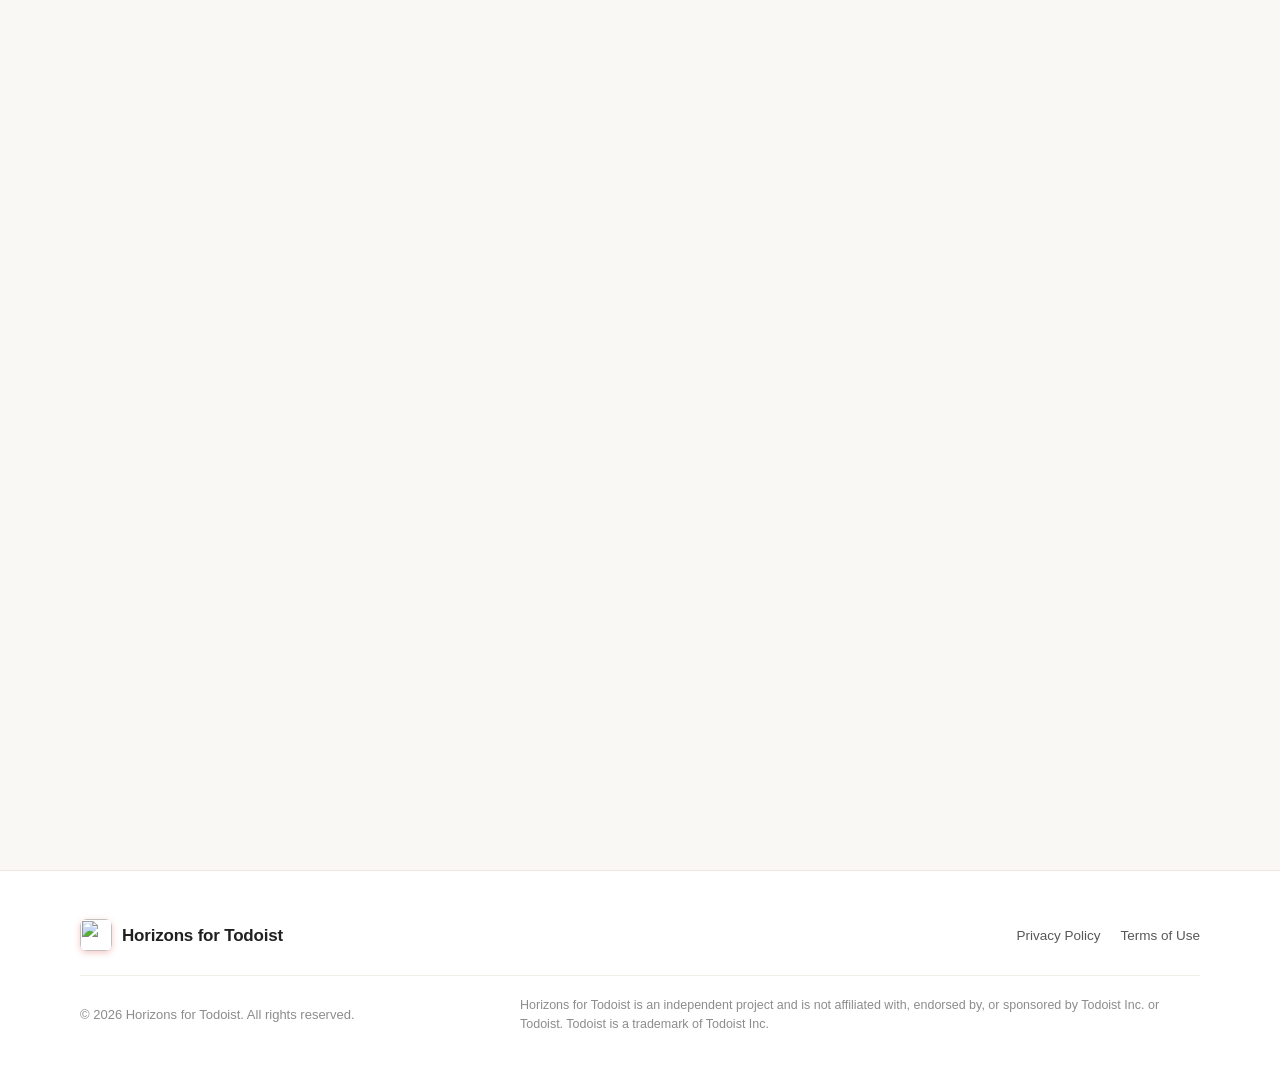
==== commit e5f3b367: "fix: drop Inbox twins line from Your Data section Co-authored-by: Cursor <cursoragent@cursor.com>" ====
--- a/index.html
+++ b/index.html
@@ -513,7 +513,7 @@
             <path d="M18.36 18.36A9 9 0 0 1 4 12"></path>
           </svg>
           <h3>Sync is optional</h3>
-          <p>When enabled, sync and backups go directly to Todoist's official API and your own account. Day-lane Inbox twins are optional too, and stay in your Inbox under your control.</p>
+          <p>When enabled, sync and backups go directly to Todoist's official API and your own account.</p>
         </article>
         <article class="privacy-point scroll-reveal">
           <svg class="privacy-icon" aria-hidden="true" viewBox="0 0 24 24" fill="none" stroke="currentColor" stroke-width="1.8" stroke-linecap="round" stroke-linejoin="round">
